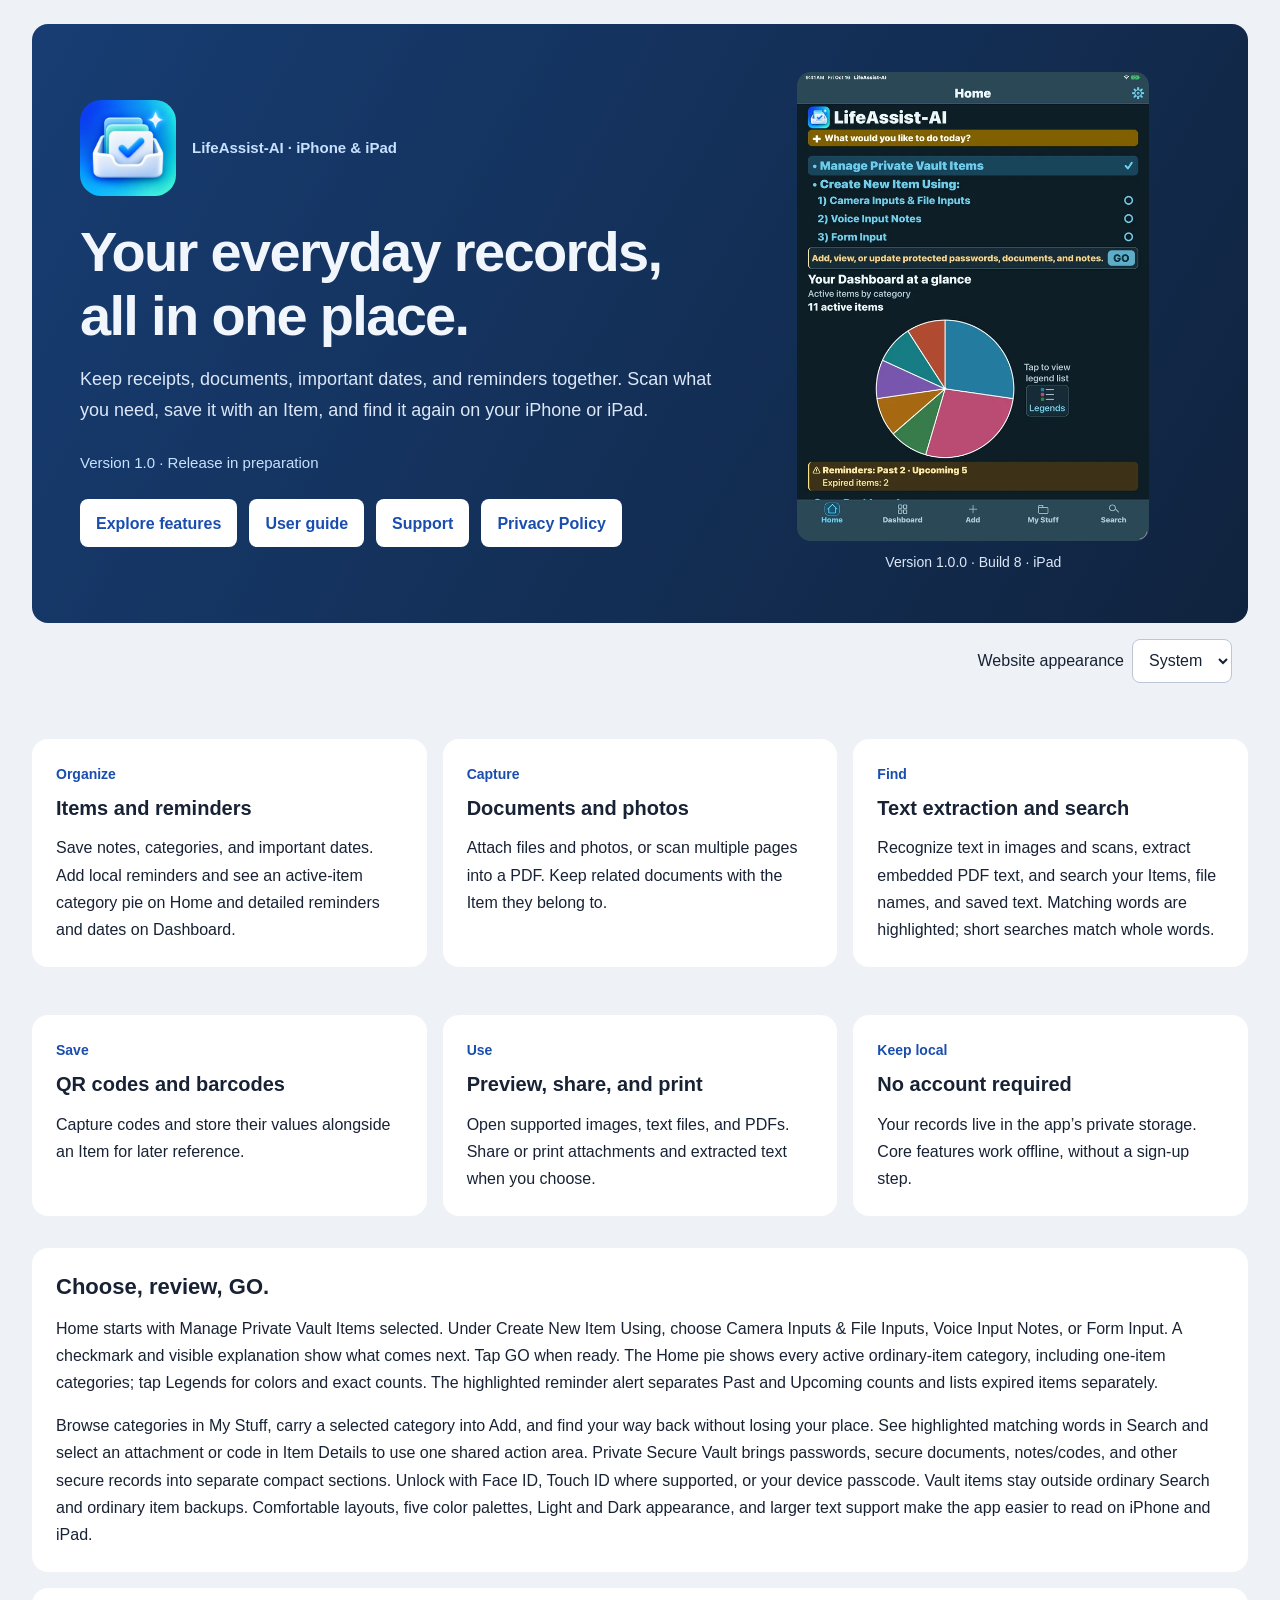
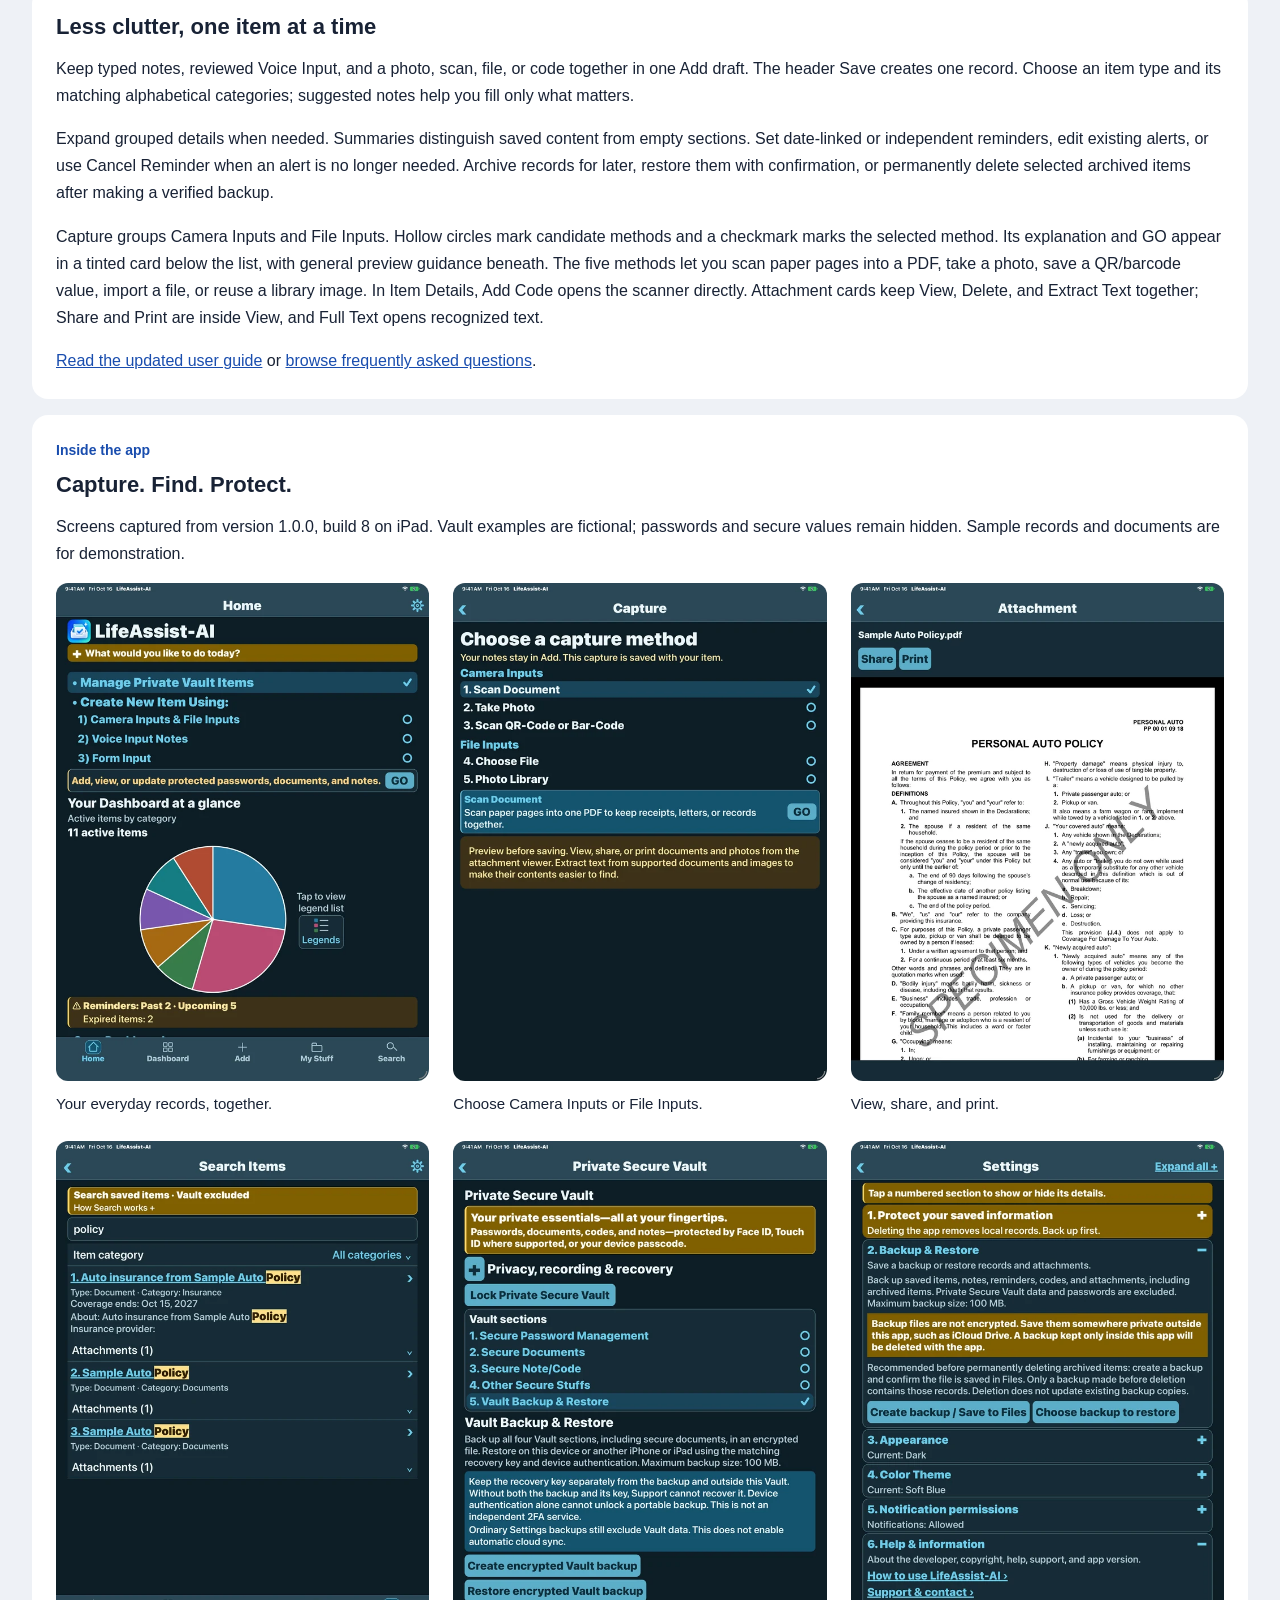
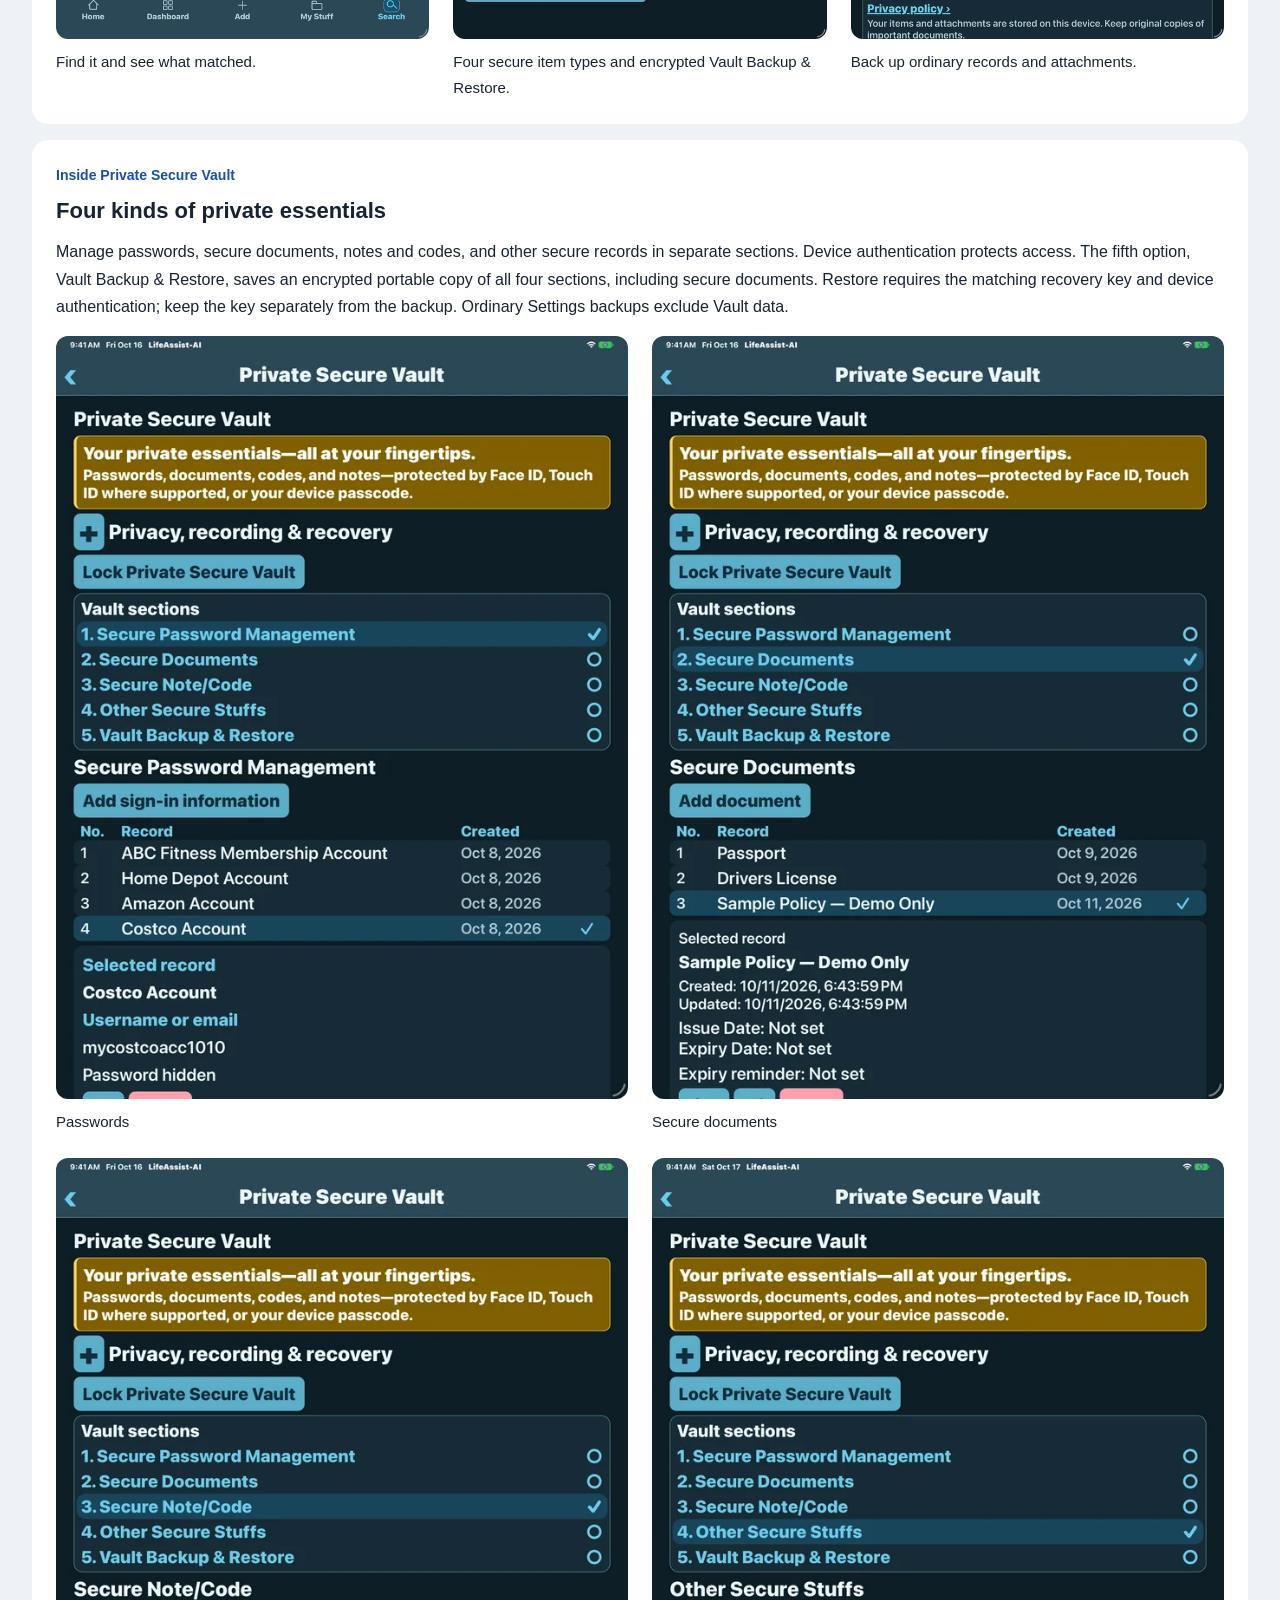
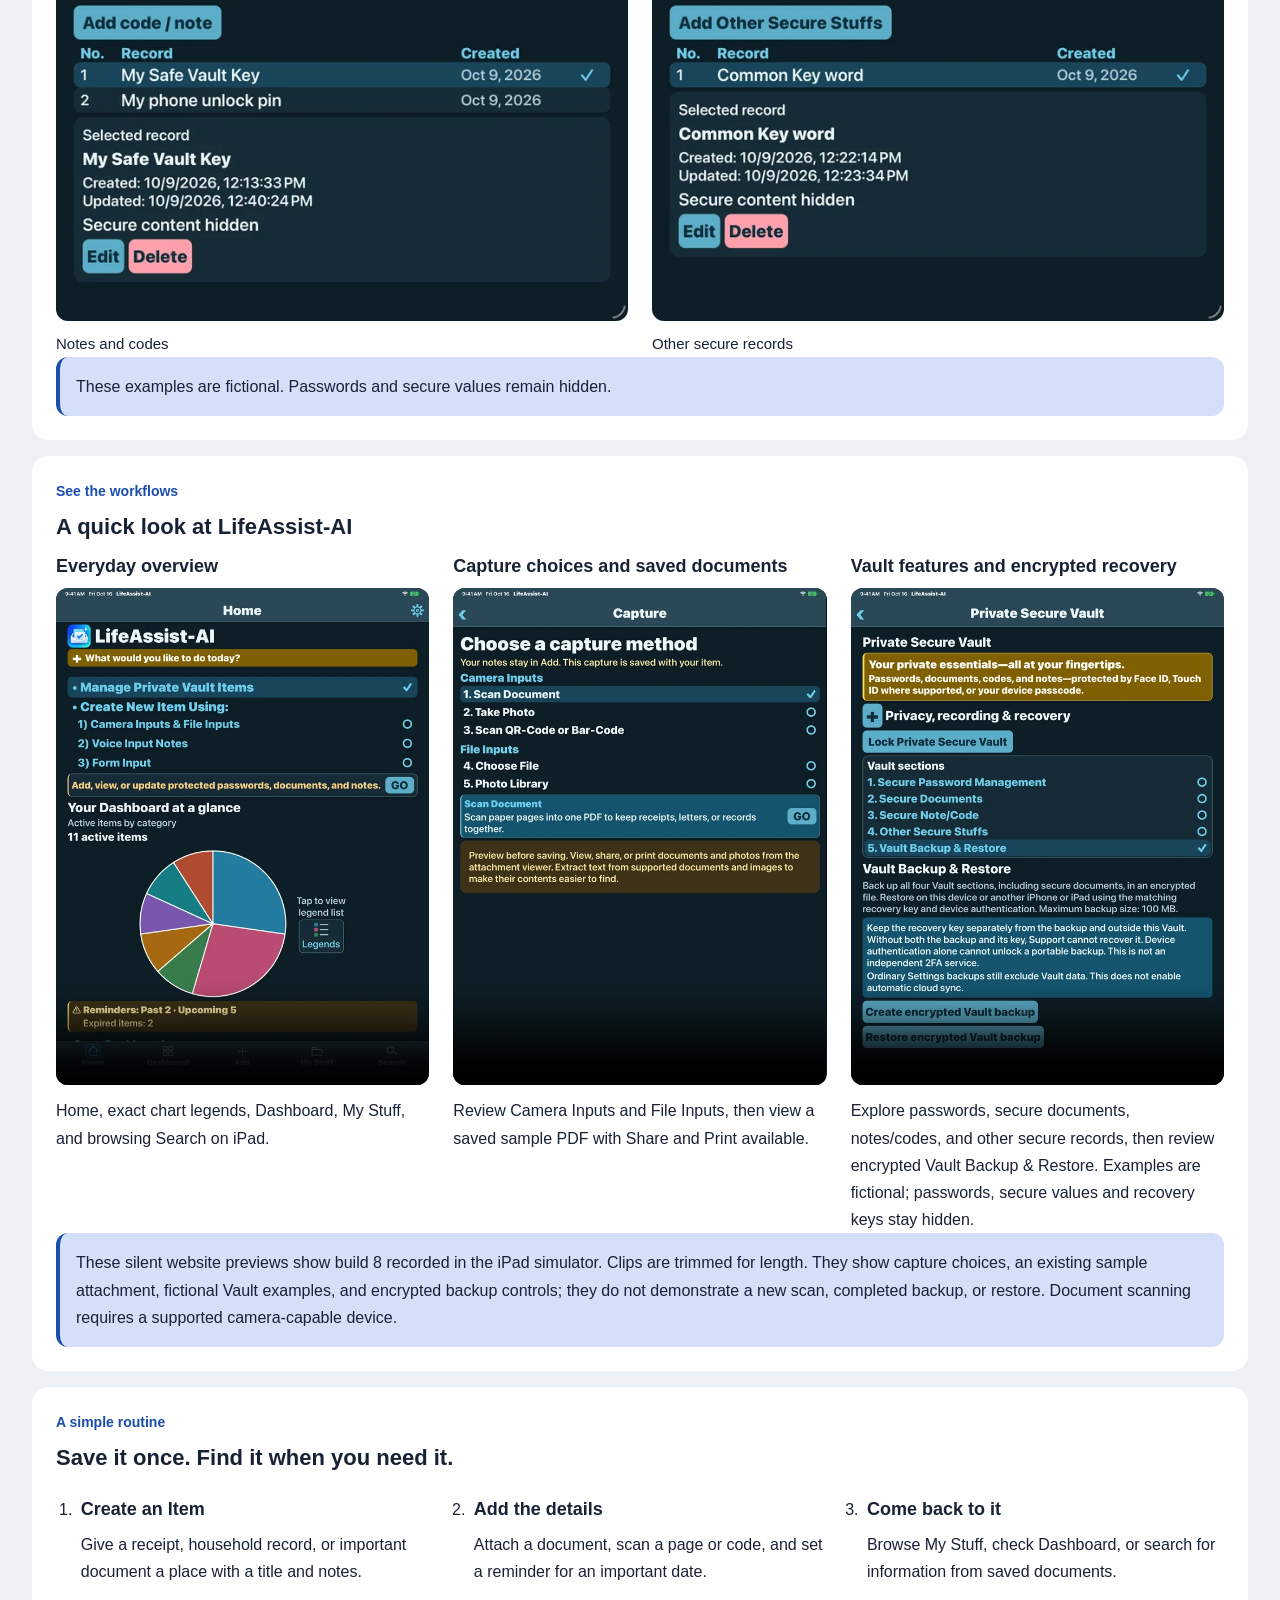
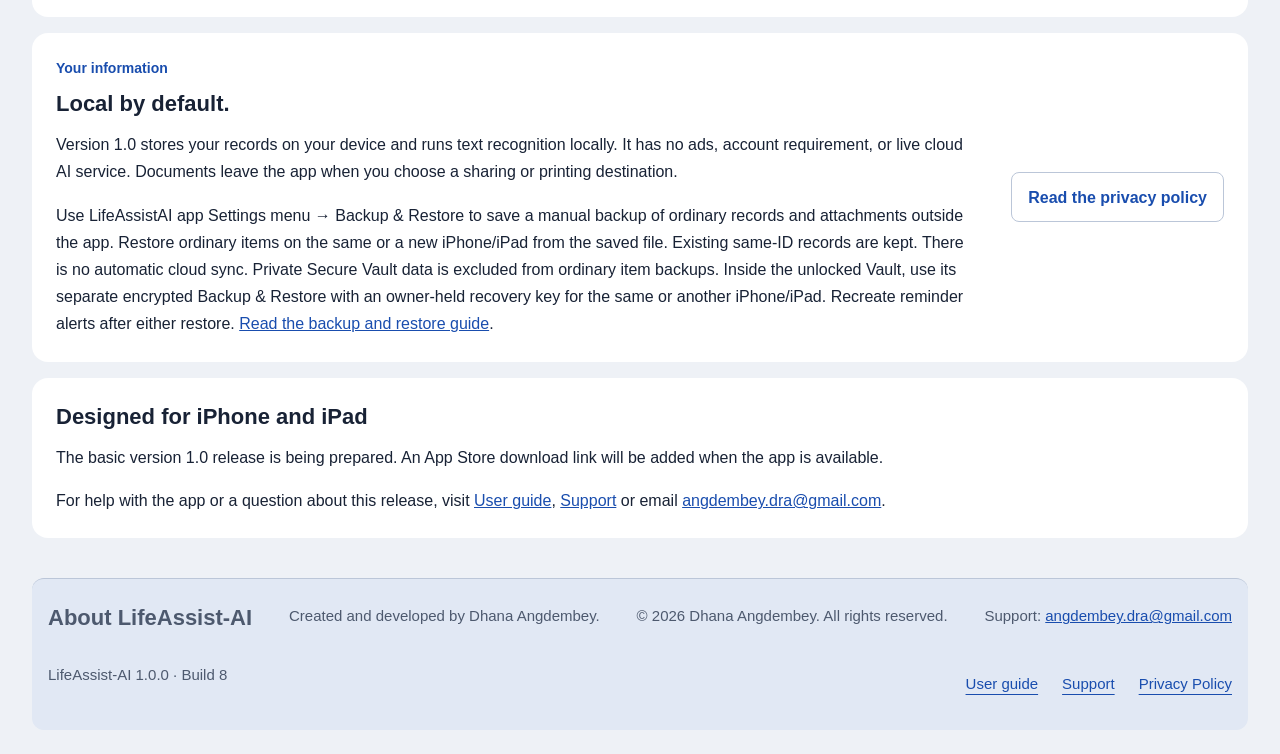
==== docs/index.html @ e858126b "Show fictional Vault features and encrypted backup recovery in media" ====
<!doctype html>
<html lang="en">
<head>
<meta charset="utf-8">
<meta name="viewport" content="width=device-width, initial-scale=1">
<title>LifeAssist-AI — Documents, items and reminders</title>
<meta name="description" content="Organize everyday records on your iPhone or iPad with local items, reminders, document scanning, text extraction, and search. No account required.">
<link rel="icon" type="image/png" sizes="32x32" href="assets/favicon-32.png">
<link rel="apple-touch-icon" sizes="180x180" href="assets/apple-touch-icon.png">
<meta property="og:image" content="https://angdembey.github.io/ai-life-assistant-site/assets/app-icon.png">
<meta property="og:image:width" content="1024">
<meta property="og:image:height" content="1024">
<meta property="og:image:alt" content="LifeAssist-AI app icon: organizer cards and a checkmark on blue">
<meta name="twitter:card" content="summary">
<meta name="twitter:image" content="https://angdembey.github.io/ai-life-assistant-site/assets/app-icon.png">
<script src="appearance.js"></script>
<link rel="stylesheet" href="styles.css">
<meta property="og:title" content="LifeAssist-AI">
<meta property="og:description" content="Your everyday records, together on your iPhone or iPad.">
</head>
<body>
<a class="skip" href="#content">Skip to content</a>
<div class="page marketing-page">
<header class="marketing-hero">
<div class="hero-copy"><div class="hero-brand"><img class="app-icon hero-icon" src="assets/app-icon.png" width="96" height="96" alt=""><p class="eyebrow">LifeAssist-AI · iPhone &amp; iPad</p></div><h1>Your everyday records,<br>all in one place.</h1><p class="summary">Keep receipts, documents, important dates, and reminders together. Scan what you need, save it with an Item, and find it again on your iPhone or iPad.</p><p class="release-label">Version 1.0 · Release in preparation</p><nav aria-label="Main navigation"><a href="#features">Explore features</a><a href="guide/">User guide</a><a href="support/">Support</a><a href="privacy/">Privacy Policy</a></nav></div>
<aside class="hero-screen"><img src="assets/media/home.webp?v=build8-vault-20261017" width="660" height="880" alt="LifeAssist-AI build 8 Home on iPad, showing category chart and exact reminder counts"><p>Version 1.0.0 · Build 8 · iPad</p></aside>
</header>
<div class="appearance-control"><label for="site-appearance">Website appearance</label><select id="site-appearance"><option value="system">System</option><option value="light">Light</option><option value="dark">Dark</option></select></div>
<main id="content">
<section class="feature-grid" id="features" aria-label="Version 1.0 features">
<article><p class="feature-label">Organize</p><h2>Items and reminders</h2><p>Save notes, categories, and important dates. Add local reminders and see an active-item category pie on Home and detailed reminders and dates on Dashboard.</p></article>
<article><p class="feature-label">Capture</p><h2>Documents and photos</h2><p>Attach files and photos, or scan multiple pages into a PDF. Keep related documents with the Item they belong to.</p></article>
<article><p class="feature-label">Find</p><h2>Text extraction and search</h2><p>Recognize text in images and scans, extract embedded PDF text, and search your Items, file names, and saved text. Matching words are highlighted; short searches match whole words.</p></article>
<article><p class="feature-label">Save</p><h2>QR codes and barcodes</h2><p>Capture codes and store their values alongside an Item for later reference.</p></article>
<article><p class="feature-label">Use</p><h2>Preview, share, and print</h2><p>Open supported images, text files, and PDFs. Share or print attachments and extracted text when you choose.</p></article>
<article><p class="feature-label">Keep local</p><h2>No account required</h2><p>Your records live in the app’s private storage. Core features work offline, without a sign-up step.</p></article>
</section>
<section><h2>Choose, review, GO.</h2><p>Home starts with Manage Private Vault Items selected. Under Create New Item Using, choose Camera Inputs &amp; File Inputs, Voice Input Notes, or Form Input. A checkmark and visible explanation show what comes next. Tap GO when ready. The Home pie shows every active ordinary-item category, including one-item categories; tap Legends for colors and exact counts. The highlighted reminder alert separates Past and Upcoming counts and lists expired items separately.</p><p>Browse categories in My Stuff, carry a selected category into Add, and find your way back without losing your place. See highlighted matching words in Search and select an attachment or code in Item Details to use one shared action area. Private Secure Vault brings passwords, secure documents, notes/codes, and other secure records into separate compact sections. Unlock with Face ID, Touch ID where supported, or your device passcode. Vault items stay outside ordinary Search and ordinary item backups. Comfortable layouts, five color palettes, Light and Dark appearance, and larger text support make the app easier to read on iPhone and iPad.</p></section>
<section><h2>Less clutter, one item at a time</h2><p>Keep typed notes, reviewed Voice Input, and a photo, scan, file, or code together in one Add draft. The header Save creates one record. Choose an item type and its matching alphabetical categories; suggested notes help you fill only what matters.</p><p>Expand grouped details when needed. Summaries distinguish saved content from empty sections. Set date-linked or independent reminders, edit existing alerts, or use Cancel Reminder when an alert is no longer needed. Archive records for later, restore them with confirmation, or permanently delete selected archived items after making a verified backup.</p><p>Capture groups Camera Inputs and File Inputs. Hollow circles mark candidate methods and a checkmark marks the selected method. Its explanation and GO appear in a tinted card below the list, with general preview guidance beneath. The five methods let you scan paper pages into a PDF, take a photo, save a QR/barcode value, import a file, or reuse a library image. In Item Details, Add Code opens the scanner directly. Attachment cards keep View, Delete, and Extract Text together; Share and Print are inside View, and Full Text opens recognized text.</p><p><a href="guide/">Read the updated user guide</a> or <a href="support/">browse frequently asked questions</a>.</p></section><section id="screens"><p class="feature-label">Inside the app</p><h2>Capture. Find. Protect.</h2><p>Screens captured from version 1.0.0, build 8 on iPad. Vault examples are fictional; passwords and secure values remain hidden. Sample records and documents are for demonstration.</p><div class="screenshot-grid"><figure><a href="assets/media/home.webp?v=build8-vault-20261017"><img src="assets/media/home.webp?v=build8-vault-20261017" width="660" height="880" loading="lazy" alt="Your everyday records, together."></a><figcaption>Your everyday records, together.</figcaption></figure><figure><a href="assets/media/capture.webp?v=build8-vault-20261017"><img src="assets/media/capture.webp?v=build8-vault-20261017" width="660" height="880" loading="lazy" alt="Choose Camera Inputs or File Inputs."></a><figcaption>Choose Camera Inputs or File Inputs.</figcaption></figure><figure><a href="assets/media/document.webp?v=build8-vault-20261017"><img src="assets/media/document.webp?v=build8-vault-20261017" width="660" height="880" loading="lazy" alt="View, share, and print."></a><figcaption>View, share, and print.</figcaption></figure><figure><a href="assets/media/search.webp?v=build8-vault-20261017"><img src="assets/media/search.webp?v=build8-vault-20261017" width="660" height="880" loading="lazy" alt="Find it and see what matched."></a><figcaption>Find it and see what matched.</figcaption></figure><figure><a href="assets/media/vault.webp?v=build8-vault-20261017"><img src="assets/media/vault.webp?v=build8-vault-20261017" width="660" height="880" loading="lazy" alt="Four secure item types and encrypted Vault Backup &amp; Restore."></a><figcaption>Four secure item types and encrypted Vault Backup &amp; Restore.</figcaption></figure><figure><a href="assets/media/settings.webp?v=build8-vault-20261017"><img src="assets/media/settings.webp?v=build8-vault-20261017" width="660" height="880" loading="lazy" alt="Back up ordinary records and attachments."></a><figcaption>Back up ordinary records and attachments.</figcaption></figure></div></section><section id="vault-features"><p class="feature-label">Inside Private Secure Vault</p><h2>Four kinds of private essentials</h2><p>Manage passwords, secure documents, notes and codes, and other secure records in separate sections. Device authentication protects access. The fifth option, Vault Backup &amp; Restore, saves an encrypted portable copy of all four sections, including secure documents. Restore requires the matching recovery key and device authentication; keep the key separately from the backup. Ordinary Settings backups exclude Vault data.</p><div class="screenshot-grid vault-screens"><figure><a href="assets/media/vault-passwords.webp?v=build8-vault-20261017"><img src="assets/media/vault-passwords.webp?v=build8-vault-20261017" width="660" height="880" loading="lazy" alt="Fictional password records with the password hidden"></a><figcaption>Passwords</figcaption></figure><figure><a href="assets/media/vault-documents.webp?v=build8-vault-20261017"><img src="assets/media/vault-documents.webp?v=build8-vault-20261017" width="660" height="880" loading="lazy" alt="Fictional secure document records with View, Edit and Delete actions"></a><figcaption>Secure documents</figcaption></figure><figure><a href="assets/media/vault-notes.webp?v=build8-vault-20261017"><img src="assets/media/vault-notes.webp?v=build8-vault-20261017" width="660" height="880" loading="lazy" alt="Fictional secure notes and codes with their contents hidden"></a><figcaption>Notes and codes</figcaption></figure><figure><a href="assets/media/vault-other.webp?v=build8-vault-20261017"><img src="assets/media/vault-other.webp?v=build8-vault-20261017" width="660" height="880" loading="lazy" alt="Fictional other secure records with their contents hidden"></a><figcaption>Other secure records</figcaption></figure></div><p class="hint">These examples are fictional. Passwords and secure values remain hidden.</p></section><section id="previews"><p class="feature-label">See the workflows</p><h2>A quick look at LifeAssist-AI</h2><div class="preview-grid"><article><h3>Everyday overview</h3><video controls playsinline preload="none" poster="assets/media/home.webp?v=build8-vault-20261017" aria-label="Everyday overview app preview"><source src="assets/media/overview.mp4?v=build8-vault-20261017" type="video/mp4"><a href="assets/media/overview.mp4?v=build8-vault-20261017">Download the preview</a></video><p>Home, exact chart legends, Dashboard, My Stuff, and browsing Search on iPad.</p></article><article><h3>Capture choices and saved documents</h3><video controls playsinline preload="none" poster="assets/media/capture.webp?v=build8-vault-20261017" aria-label="Capture choices and saved document viewer on iPad"><source src="assets/media/documents.mp4?v=build8-vault-20261017" type="video/mp4"><a href="assets/media/documents.mp4?v=build8-vault-20261017">Download the preview</a></video><p>Review Camera Inputs and File Inputs, then view a saved sample PDF with Share and Print available.</p></article><article><h3>Vault features and encrypted recovery</h3><video controls playsinline preload="none" poster="assets/media/vault.webp?v=build8-vault-20261017" aria-label="Vault item types and encrypted backup guidance on iPad"><source src="assets/media/vault.mp4?v=build8-vault-20261017" type="video/mp4"><a href="assets/media/vault.mp4?v=build8-vault-20261017">Download the preview</a></video><p>Explore passwords, secure documents, notes/codes, and other secure records, then review encrypted Vault Backup &amp; Restore. Examples are fictional; passwords, secure values and recovery keys stay hidden.</p></article></div><p class="hint">These silent website previews show build 8 recorded in the iPad simulator. Clips are trimmed for length. They show capture choices, an existing sample attachment, fictional Vault examples, and encrypted backup controls; they do not demonstrate a new scan, completed backup, or restore. Document scanning requires a supported camera-capable device.</p></section>
<section class="workflow"><p class="feature-label">A simple routine</p><h2>Save it once. Find it when you need it.</h2><ol><li><h3>Create an Item</h3><p>Give a receipt, household record, or important document a place with a title and notes.</p></li><li><h3>Add the details</h3><p>Attach a document, scan a page or code, and set a reminder for an important date.</p></li><li><h3>Come back to it</h3><p>Browse My Stuff, check Dashboard, or search for information from saved documents.</p></li></ol></section>
<section class="privacy-feature"><div><p class="feature-label">Your information</p><h2>Local by default.</h2><p>Version 1.0 stores your records on your device and runs text recognition locally. It has no ads, account requirement, or live cloud AI service. Documents leave the app when you choose a sharing or printing destination.</p><p>Use LifeAssistAI app Settings menu → Backup &amp; Restore to save a manual backup of ordinary records and attachments outside the app. Restore ordinary items on the same or a new iPhone/iPad from the saved file. Existing same-ID records are kept. There is no automatic cloud sync. Private Secure Vault data is excluded from ordinary item backups. Inside the unlocked Vault, use its separate encrypted Backup &amp; Restore with an owner-held recovery key for the same or another iPhone/iPad. Recreate reminder alerts after either restore. <a href="guide/#vault-backup">Read the backup and restore guide</a>.</p></div><a class="button-link" href="privacy/">Read the privacy policy</a></section>
<section class="release-section"><h2>Designed for iPhone and iPad</h2><p>The basic version 1.0 release is being prepared. An App Store download link will be added when the app is available.</p><p>For help with the app or a question about this release, visit <a href="guide/">User guide</a>, <a href="support/">Support</a> or email <a href="mailto:angdembey.dra@gmail.com?subject=LifeAssist-AI">angdembey.dra@gmail.com</a>.</p></section>
</main>
<footer><h2>About LifeAssist-AI</h2><p>Created and developed by Dhana Angdembey.</p><p>© 2026 Dhana Angdembey. All rights reserved.</p><p>Support: <a href="mailto:angdembey.dra@gmail.com">angdembey.dra@gmail.com</a></p><p>LifeAssist-AI 1.0.0 · Build 8</p><nav aria-label="Footer navigation"><a href="guide/">User guide</a><a href="support/">Support</a><a href="privacy/">Privacy Policy</a></nav></footer>
</div>
</body>
</html>
---- docs/styles.css ----
:root { color-scheme: light; --ink: #16243a; --blue: #173d73; --muted: #516176; --line: #d8e1ed; }
* { box-sizing: border-box; }
html { font-size: 100%; }
body { margin: 0; background: #fff; color: var(--ink); font-family: -apple-system, BlinkMacSystemFont, "Segoe UI", sans-serif; line-height: 1.7; }
.wrap { width: min(100% - 2.5rem, 48rem); margin-inline: auto; }
header { background: var(--blue); color: white; padding-block: 1.5rem; }
header .wrap { display: flex; align-items: center; justify-content: space-between; gap: 1.25rem; flex-wrap: wrap; }
.brand { display: inline-flex; align-items: center; gap: .75rem; color: white; text-decoration: none; margin: 0; font-size: 1.125rem; font-weight: 700; }
nav { display: flex; gap: 1.5rem; flex-wrap: wrap; }
nav a { color: white; text-decoration-thickness: .08em; text-underline-offset: .3em; }
nav a[aria-current] { font-weight: 700; }
main { padding-block: 3rem; }
.eyebrow, .date { color: var(--muted); font-size: .9375rem; }
.eyebrow { margin: 0 0 .5rem; }
h1 { font-size: clamp(2rem, 6vw, 3rem); line-height: 1.15; letter-spacing: -.03em; margin: 0 0 1rem; }
h2 { font-size: 1.375rem; line-height: 1.35; margin: 0 0 .8rem; }
p { margin: 0 0 1rem; }
.intro { font-size: 1.125rem; color: var(--muted); margin-bottom: 2rem; }
section { padding-block: 1.75rem; border-top: 1px solid var(--line); }
.contact { padding: 1.5rem; background: #eef4fc; border: 1px solid var(--line); border-radius: .5rem; margin-block: 1rem; }
section p:last-child { margin-bottom: 0; }
a { color: var(--blue); overflow-wrap: anywhere; }
li { padding-left: .25rem; margin-block: .5rem; }
details { border-top: 1px solid var(--line); padding-block: 1rem; }
summary { cursor: pointer; font-weight: 600; padding-block: .4rem; }
details p { margin: .8rem 0 .2rem; }
footer { border-top: 1px solid var(--line); padding-block: 1.5rem; color: var(--muted); font-size: .9375rem; }
:focus-visible { outline: 3px solid #dd9115; outline-offset: 4px; }
.page { width: min(100% - 2rem, 62rem); margin-inline: auto; padding-block: 1.5rem; }
.page > header { border-radius: 1rem; background: linear-gradient(120deg, #173d73, #10233e); }
.page > header .wrap { width: calc(100% - 3rem); }
.page > main.wrap, .page > footer.wrap { width: min(100% - 2rem, 48rem); }
.marketing-hero { display: grid; grid-template-columns: 1.4fr 1fr; gap: 2rem; align-items: center; padding: clamp(1.5rem, 5vw, 3rem); }
.marketing-hero h1 { font-size: clamp(2rem, 5vw, 3.5rem); }
.marketing-hero .eyebrow { color: #c8e1ff; font-weight: 600; margin-bottom: 1.25rem; }
.summary { color: #dce8f8; font-size: 1.125rem; }
.release-label { font-size: .9375rem; color: #c8e1ff; margin-block: 1.5rem; }
.marketing-hero nav { gap: .75rem; }
.marketing-hero nav a, .button-link { display: inline-flex; align-items: center; min-height: 44px; padding: .65rem 1rem; border-radius: .5rem; background: white; color: var(--blue); font-weight: 600; text-decoration: none; }
.record-preview { padding: 1.5rem; background: white; color: var(--ink); border-radius: .8rem; box-shadow: 0 15px 35px #0003; }
.example-label { font-size: .875rem; color: var(--muted); border-bottom: 1px solid var(--line); padding-bottom: .7rem; }
.record-category { font-size: .875rem; color: var(--blue); margin-bottom: .4rem; font-weight: 600; }
.record-note { color: var(--muted); }
.record-preview dl { margin: 0; }
.record-preview dl div { padding-block: .8rem; border-top: 1px solid var(--line); }
.record-preview dt { font-size: .875rem; color: var(--muted); }
.record-preview dd { margin: .25rem 0 0; font-weight: 500; }
.record-footer { font-size: .875rem; color: var(--blue); margin: .5rem 0 0; }
.marketing-page main { padding-block: 1.5rem; }
.marketing-page section { padding: 2rem; margin-block: 1rem; border: 1px solid var(--line); border-radius: .8rem; }
.marketing-page .feature-grid { display: grid; grid-template-columns: repeat(3, minmax(0, 1fr)); gap: 1rem; padding: 0; margin-top: 0; border: 0; }
.feature-grid article { padding: 1.5rem; border: 1px solid var(--line); border-radius: .8rem; }
.feature-grid h2 { font-size: 1.25rem; }
.feature-grid p:last-child { margin-bottom: 0; }
.feature-label { font-size: .875rem; font-weight: 700; color: var(--blue); margin-bottom: .5rem; }
.workflow ol { display: grid; grid-template-columns: repeat(3, minmax(0, 1fr)); gap: 2rem; padding-left: 1.3rem; margin-bottom: 0; }
.workflow li { padding-left: .25rem; }
h3 { font-size: 1.125rem; line-height: 1.4; margin: 0 0 .5rem; }
.privacy-feature { display: grid; grid-template-columns: 1fr auto; gap: 2rem; align-items: center; background: #eef4fc; }
.privacy-feature .button-link { border: 1px solid var(--line); }
.marketing-page footer { display: flex; gap: 1rem; justify-content: space-between; flex-wrap: wrap; }
.marketing-page footer nav a { color: var(--blue); }
@media (max-width: 760px) {
  .marketing-hero, .privacy-feature { grid-template-columns: 1fr; }
  .record-preview { max-width: 28rem; }
  .marketing-page .feature-grid { grid-template-columns: repeat(2, minmax(0, 1fr)); }
  .workflow ol { grid-template-columns: 1fr; gap: .75rem; }
  .privacy-feature .button-link { justify-self: start; }
}
@media (max-width: 480px) {
  .page { width: calc(100% - 1rem); padding-block: .5rem; }
  .marketing-page .feature-grid { grid-template-columns: 1fr; }
  .marketing-page section { padding: 1.25rem; }
}
.skip { position: absolute; top: -5rem; left: 1rem; background: white; padding: .7rem 1rem; z-index: 5; }
.skip:focus { top: 1rem; }
@media (max-width: 480px) { .wrap { width: calc(100% - 2rem); } main { padding-block: 2rem; } .contact { padding: 1rem; } }

.app-icon { display: block; flex-shrink: 0; border-radius: 22%; }
.hero-brand { display: flex; align-items: center; gap: 1rem; margin-bottom: 1.5rem; }
.marketing-hero .hero-brand .eyebrow { margin: 0; }
/* Shared app-inspired surfaces; browser appearance remains independent of the app. */
:root { color-scheme: light dark; --ink: #182235; --blue: #194dae; --muted: #4d596e; --line: #bbc6d8; --canvas: #eef1f6; --surface: #fff; --chrome: #e1e8f4; --highlight: #d3e0f8; }
body { background: var(--canvas); color: var(--ink); font-size: 1rem; overflow-wrap: break-word; }
.wrap { width: min(100% - 2rem, 64rem); }
.page { width: min(100% - 1rem, 76rem); }
.page > main.wrap, .page > footer.wrap { width: min(100% - 2rem, 64rem); }
.page > header:not(.marketing-hero) { background: var(--chrome); color: var(--ink); border-bottom: 1px solid var(--line); }
.brand, nav a { color: var(--ink); }
nav a { display: inline-flex; align-items: center; min-height: 2.75rem; }
.page > header:not(.marketing-hero) nav a[aria-current] { background: var(--highlight); border-radius: .75rem; padding-inline: .75rem; }
main { padding-block: 2rem; }
main > section, .marketing-page section, .feature-grid article { background: var(--surface); padding: 1.5rem; border: 0; border-radius: 1rem; margin-block: 1rem; }
.contact, .privacy-feature { background: var(--highlight); }
.hint { background: var(--highlight); border-inline-start: .25rem solid var(--blue); border-radius: .75rem; padding: 1rem; }
details { padding-block: .5rem; }
summary { min-height: 2.75rem; padding: .75rem .5rem; }
details[open] summary { background: var(--highlight); border-radius: .75rem; color: var(--blue); }
details p { padding-inline: .5rem; }
.record-preview { background: var(--surface); }
.marketing-hero { color: #f1f5fc; }
.marketing-hero nav a { color: #194dae; }
.marketing-page .feature-grid { background: transparent; }
footer { background: var(--chrome); border-radius: .75rem; padding-inline: 1rem; }
:focus-visible { outline-color: var(--blue); }
.app-icon { object-fit: contain; }
 :root[data-appearance="dark"] { --ink: #f1f5fc; --blue: #90b8ff; --muted: #bac5d7; --line: #7586a1; --canvas: #10131b; --surface: #1b2230; --chrome: #303c50; --highlight: #243e63; }
 :root[data-appearance="dark"] .page > header.marketing-hero { background: linear-gradient(120deg, #243e63, #1b2230); }
 :root[data-appearance="dark"] .marketing-hero .button-link, :root[data-appearance="dark"] .marketing-hero nav a, :root[data-appearance="dark"] .button-link { background: var(--highlight); color: var(--blue); }
 :root[data-appearance="dark"] .marketing-hero .eyebrow, :root[data-appearance="dark"] .release-label { color: #bac5d7; }
 :root[data-appearance="dark"] .skip { background: var(--surface); }
@media (max-width: 40rem) {
 .page > header .wrap { width: calc(100% - 2rem); }
 main > section { padding: 1.1rem; }
 header .wrap { gap: .5rem; }
 nav { gap: .75rem; }
 .hero-brand { flex-wrap: wrap; }
 .marketing-hero, .privacy-feature, .workflow ol { grid-template-columns: 1fr; }
 .marketing-page .feature-grid { grid-template-columns: 1fr; }
}
/* Long labels and zoomed text may wrap instead of widening a small screen. */
body { overflow-wrap: anywhere; }
.marketing-hero > *, .feature-grid > *, .workflow li, .privacy-feature > * { min-width: 0; }
.hero-icon { max-width: 100%; height: auto; }
@media (max-width: 40rem) { .marketing-hero { padding: 1.25rem; } .record-preview { padding: 1rem; } }

:root[data-appearance="light"] { color-scheme: light; }
:root[data-appearance="dark"] { color-scheme: dark; }
.appearance-control { display: flex; align-items: center; justify-content: flex-end; flex-wrap: wrap; gap: .5rem; padding: 1rem; color: var(--ink); }
.appearance-control select { font: inherit; color: var(--ink); background: var(--surface); border: 1px solid var(--line); border-radius: .5rem; min-height: 44px; padding: .4rem .75rem; max-width: 100%; }

.warning { background: #ffe080; color: #302000; border-inline-start: .3rem solid #b87500; padding: 1rem; border-radius: .75rem; }

/* Current app media: responsive, user-controlled playback. */
.hero-screen { margin: 0; max-width: 22rem; justify-self: center; }
.hero-screen img { display: block; width: 100%; height: auto; border-radius: .85rem; }
.hero-screen p { text-align: center; font-size: .875rem; color: #dce8f8; margin: .6rem 0 0; }
.screenshot-grid, .preview-grid { display: grid; grid-template-columns: repeat(3, minmax(0, 1fr)); gap: 1.5rem; }
.screenshot-grid figure { min-width: 0; margin: 0; }
.screenshot-grid img { display: block; width: 100%; height: auto; border-radius: .75rem; }
.screenshot-grid figcaption { font-size: .9375rem; margin-top: .65rem; }
.preview-grid article { min-width: 0; }
.preview-grid video { display: block; width: 100%; aspect-ratio: 3 / 4; background: #10131b; border-radius: .75rem; }
.preview-grid p { margin-top: .75rem; }
main > nav a { color: var(--blue); }
@media (max-width: 760px) { .screenshot-grid, .preview-grid { grid-template-columns: repeat(2, minmax(0, 1fr)); } }
@media (max-width: 480px) { .screenshot-grid { grid-template-columns: repeat(2, minmax(0, 1fr)); gap: .75rem; } .preview-grid { grid-template-columns: 1fr; } }

.vault-screens { grid-template-columns: repeat(2, minmax(0, 1fr)); }
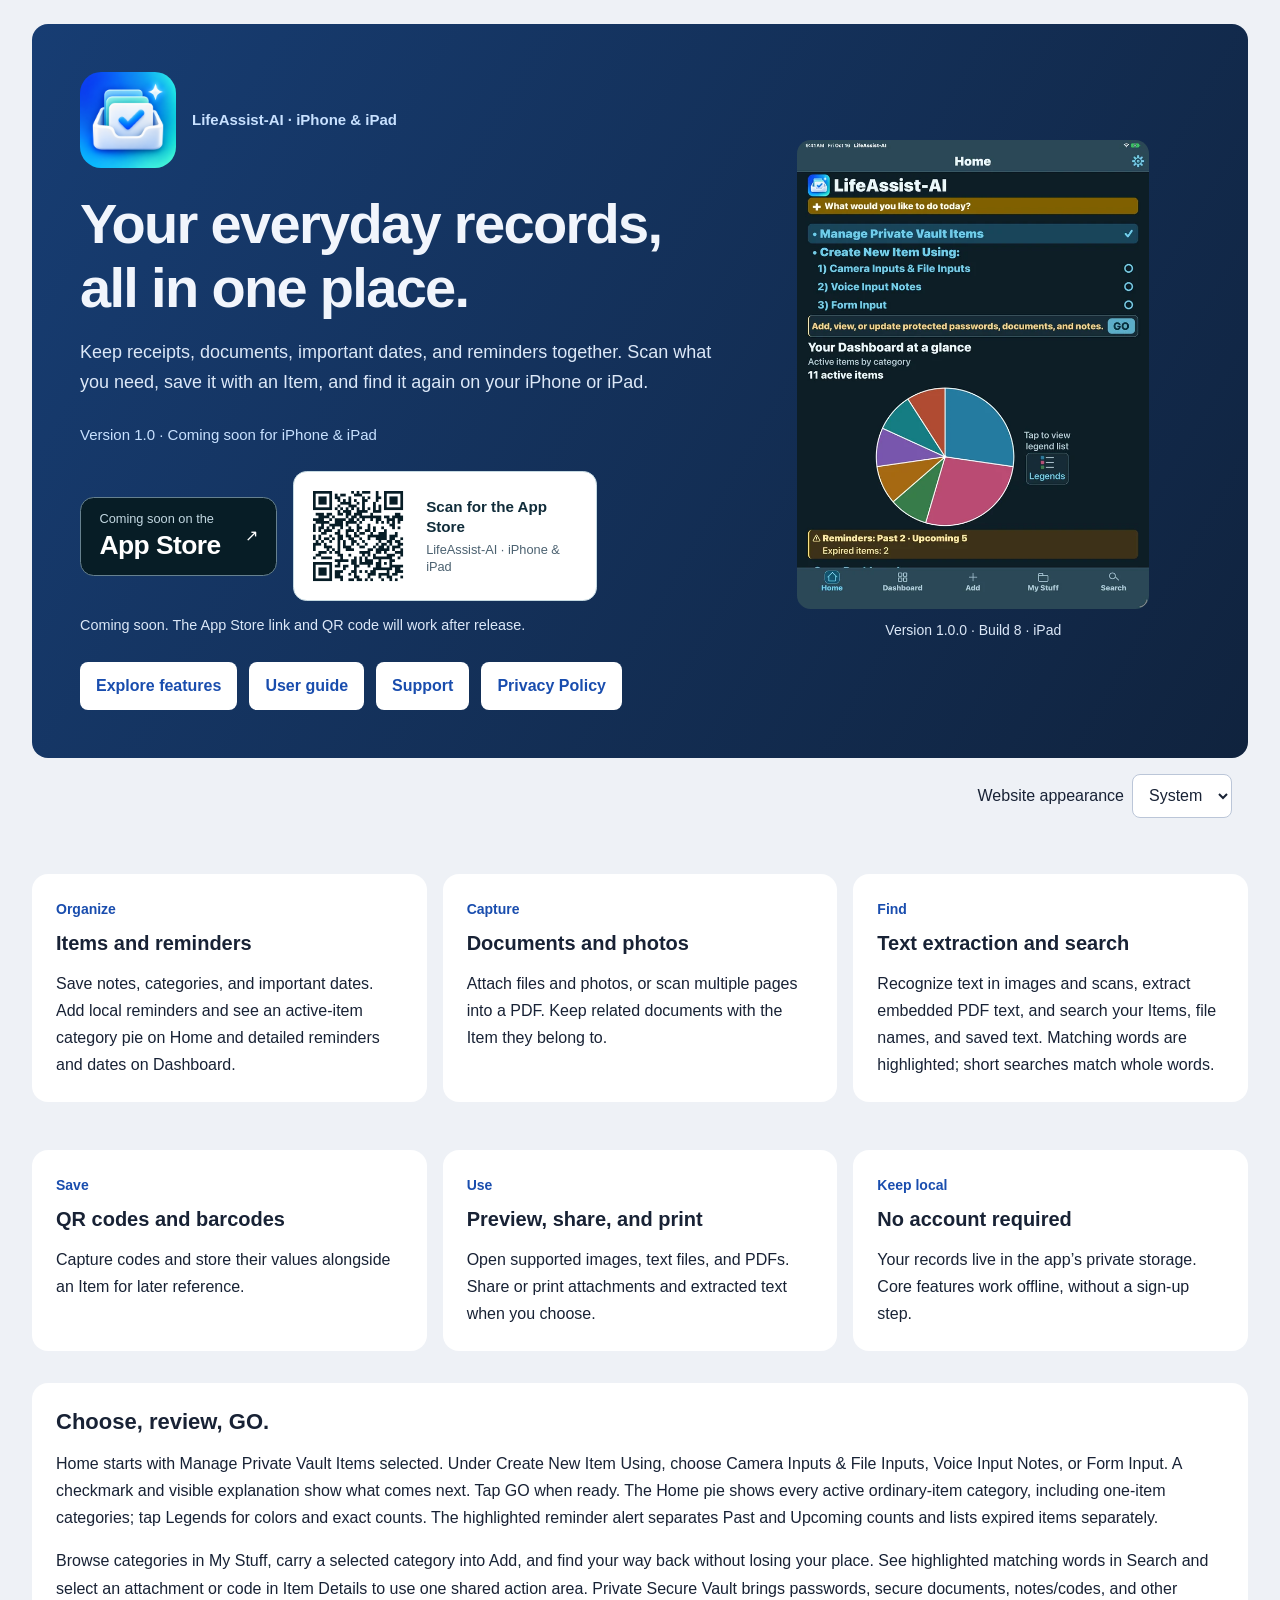
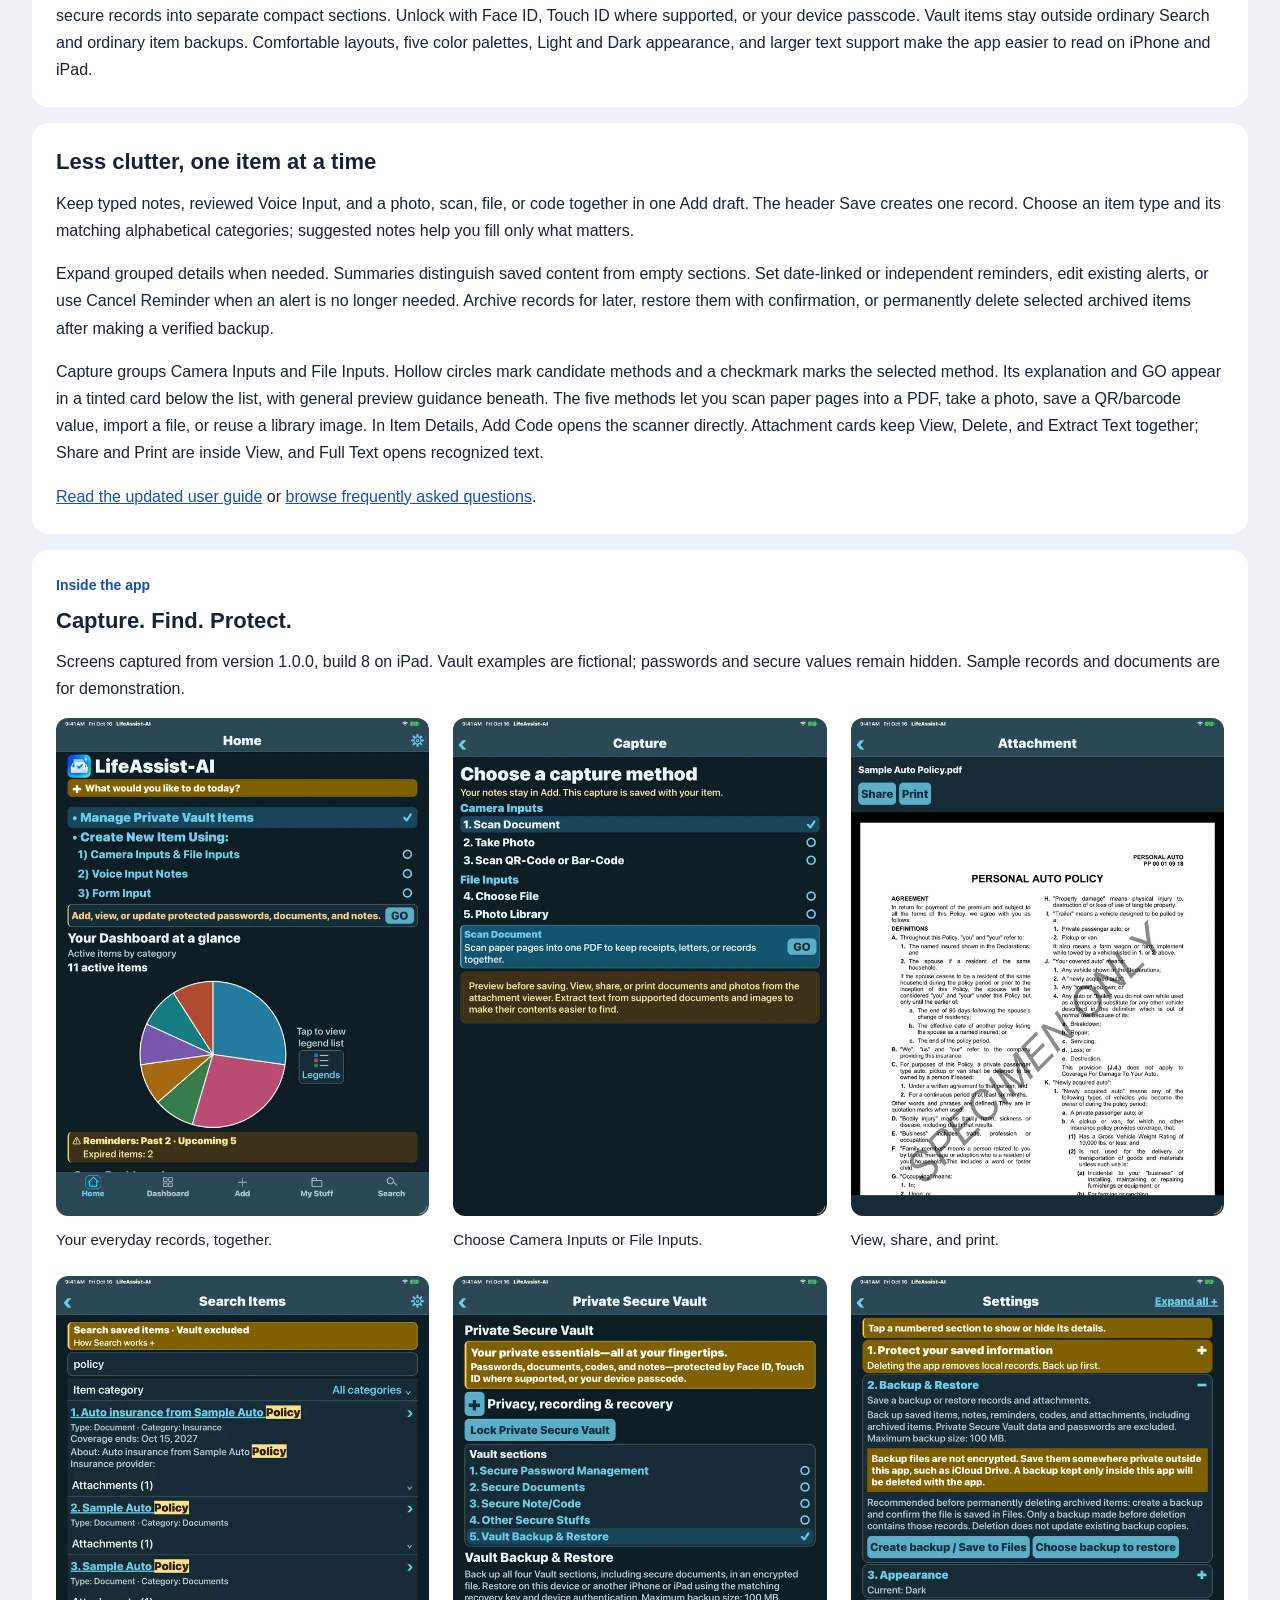
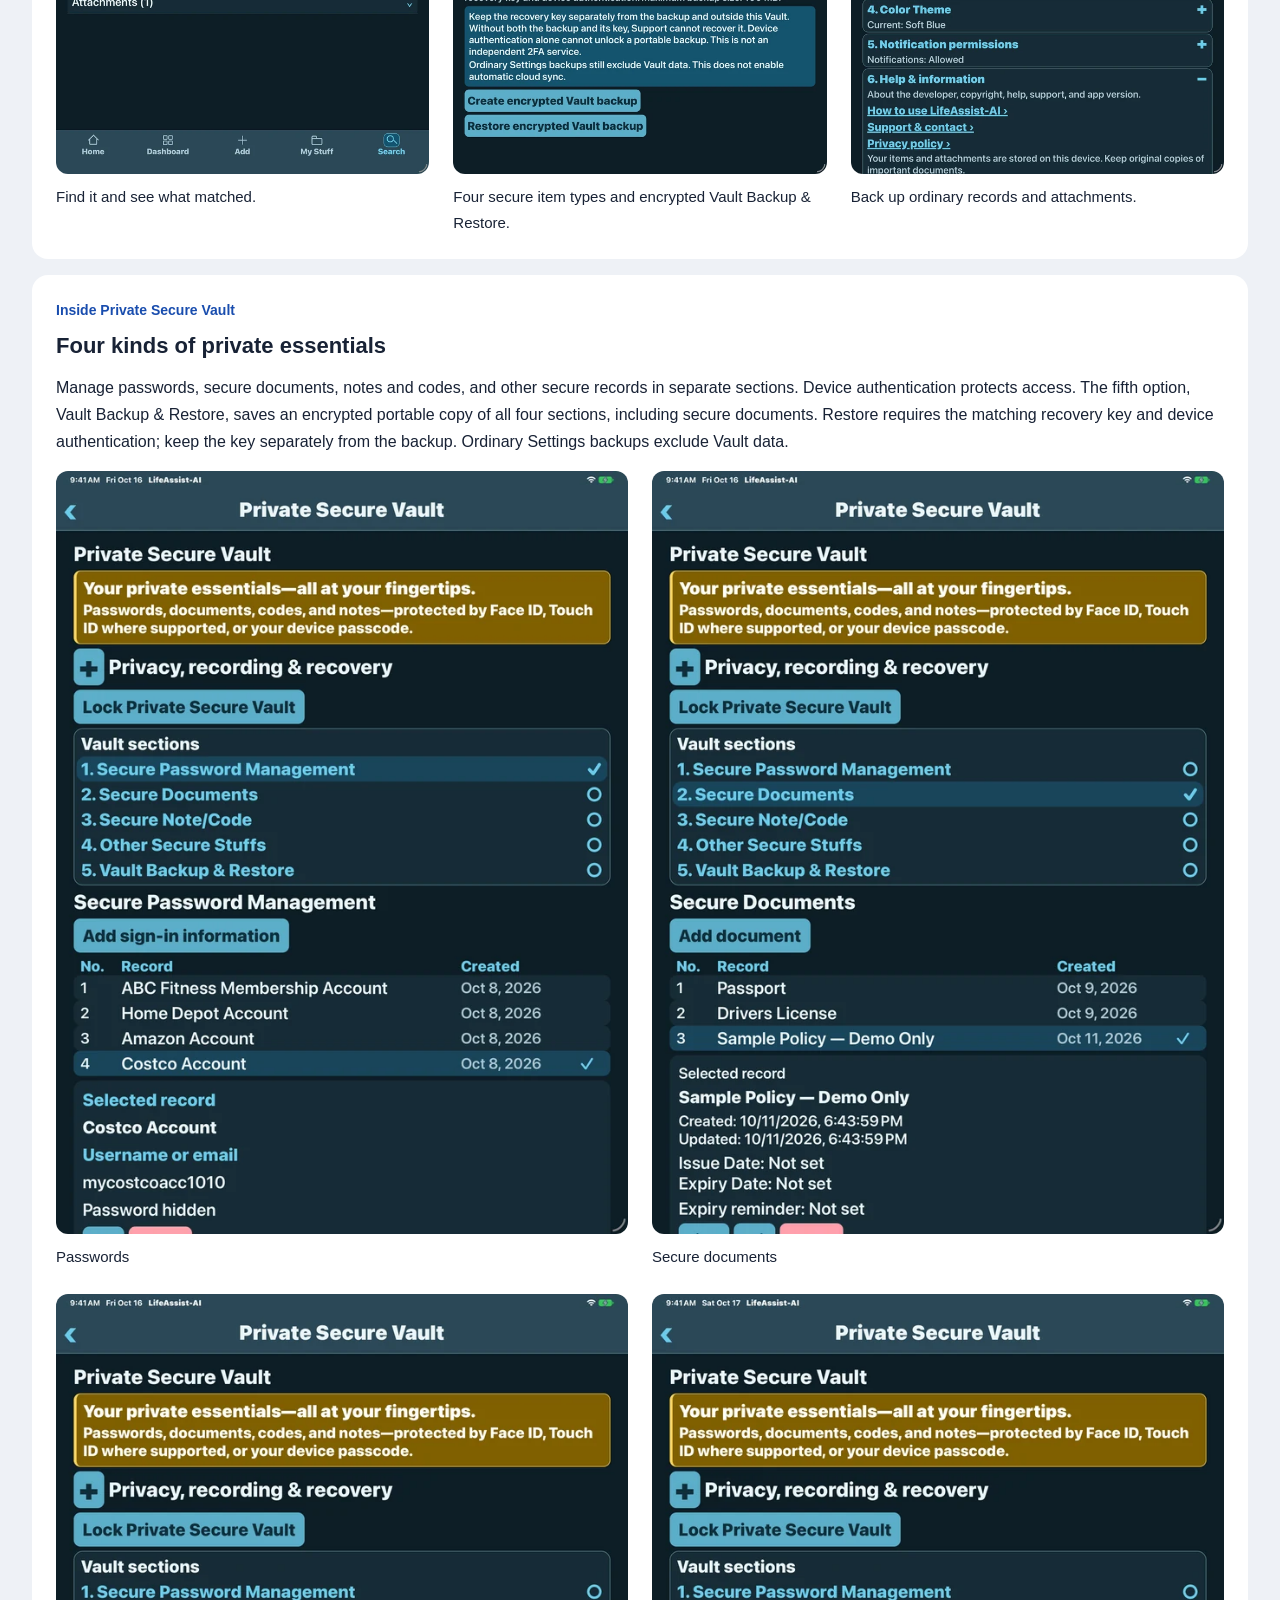
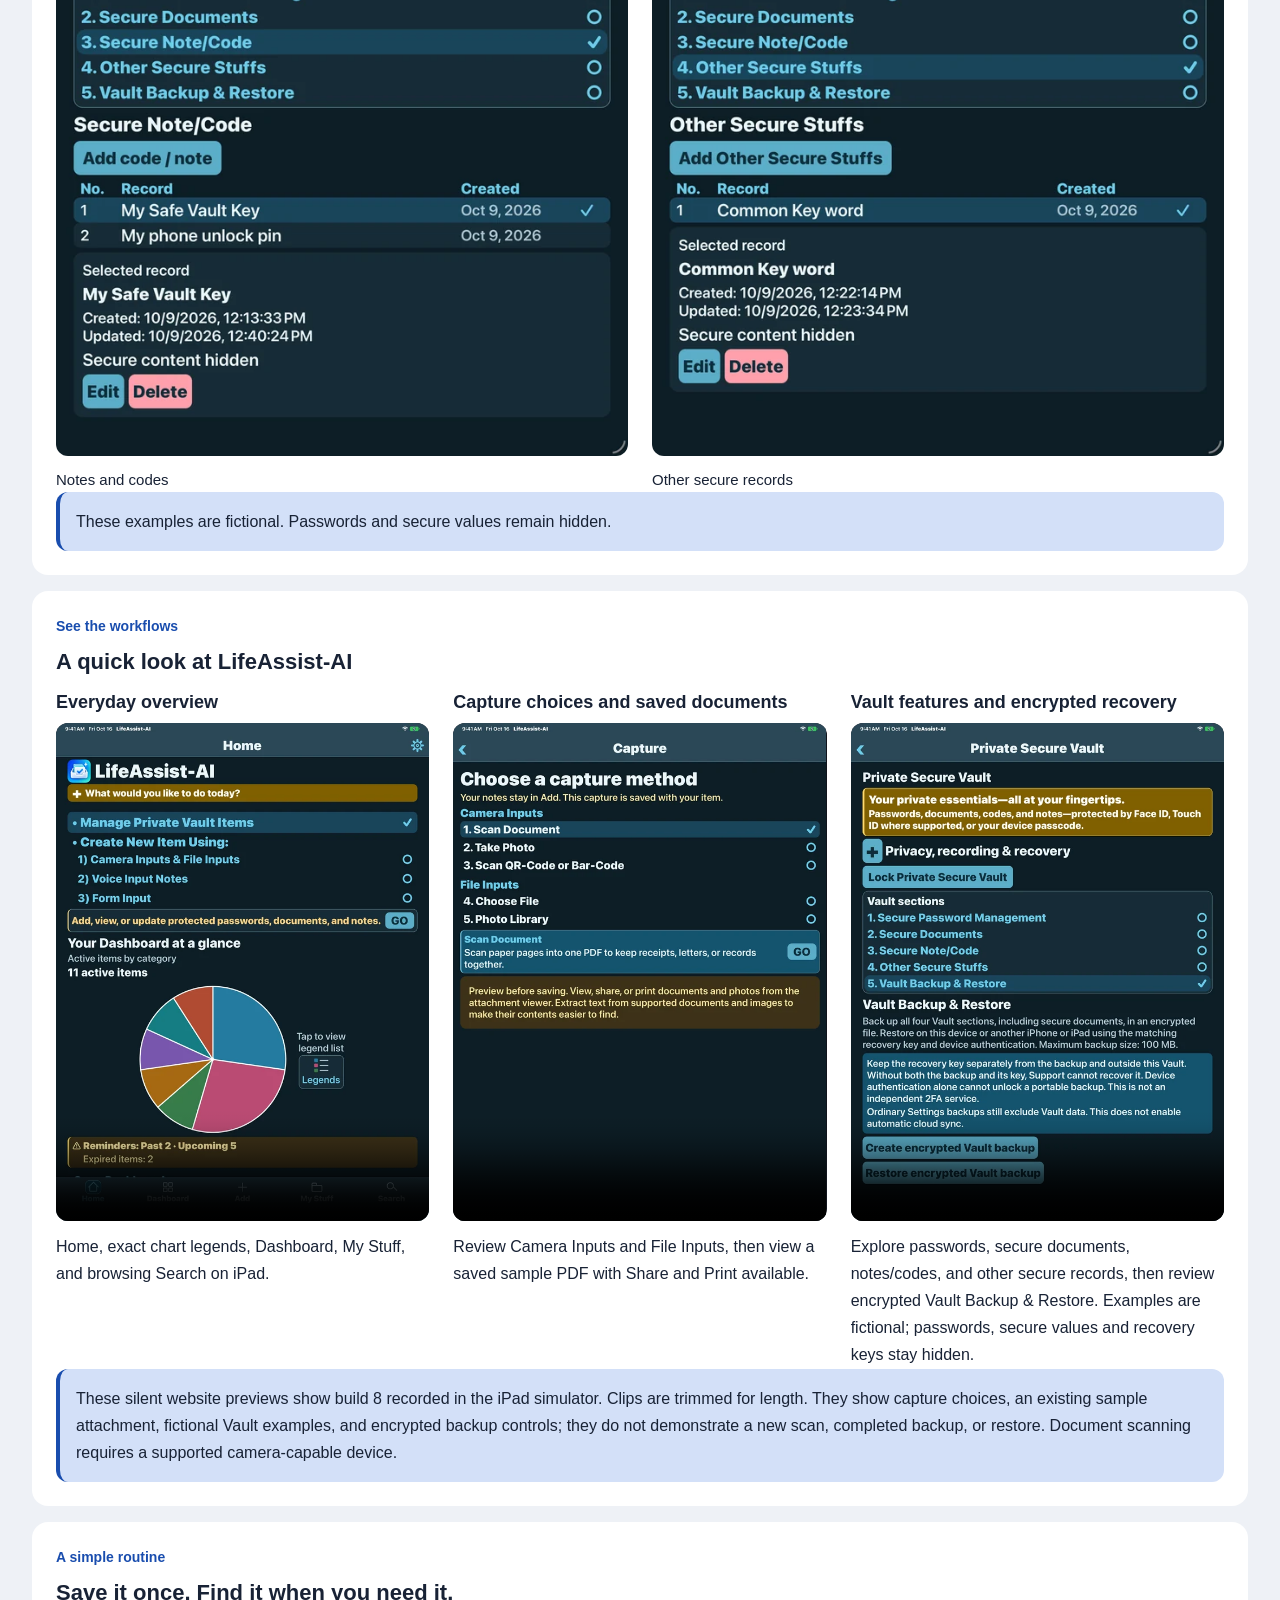
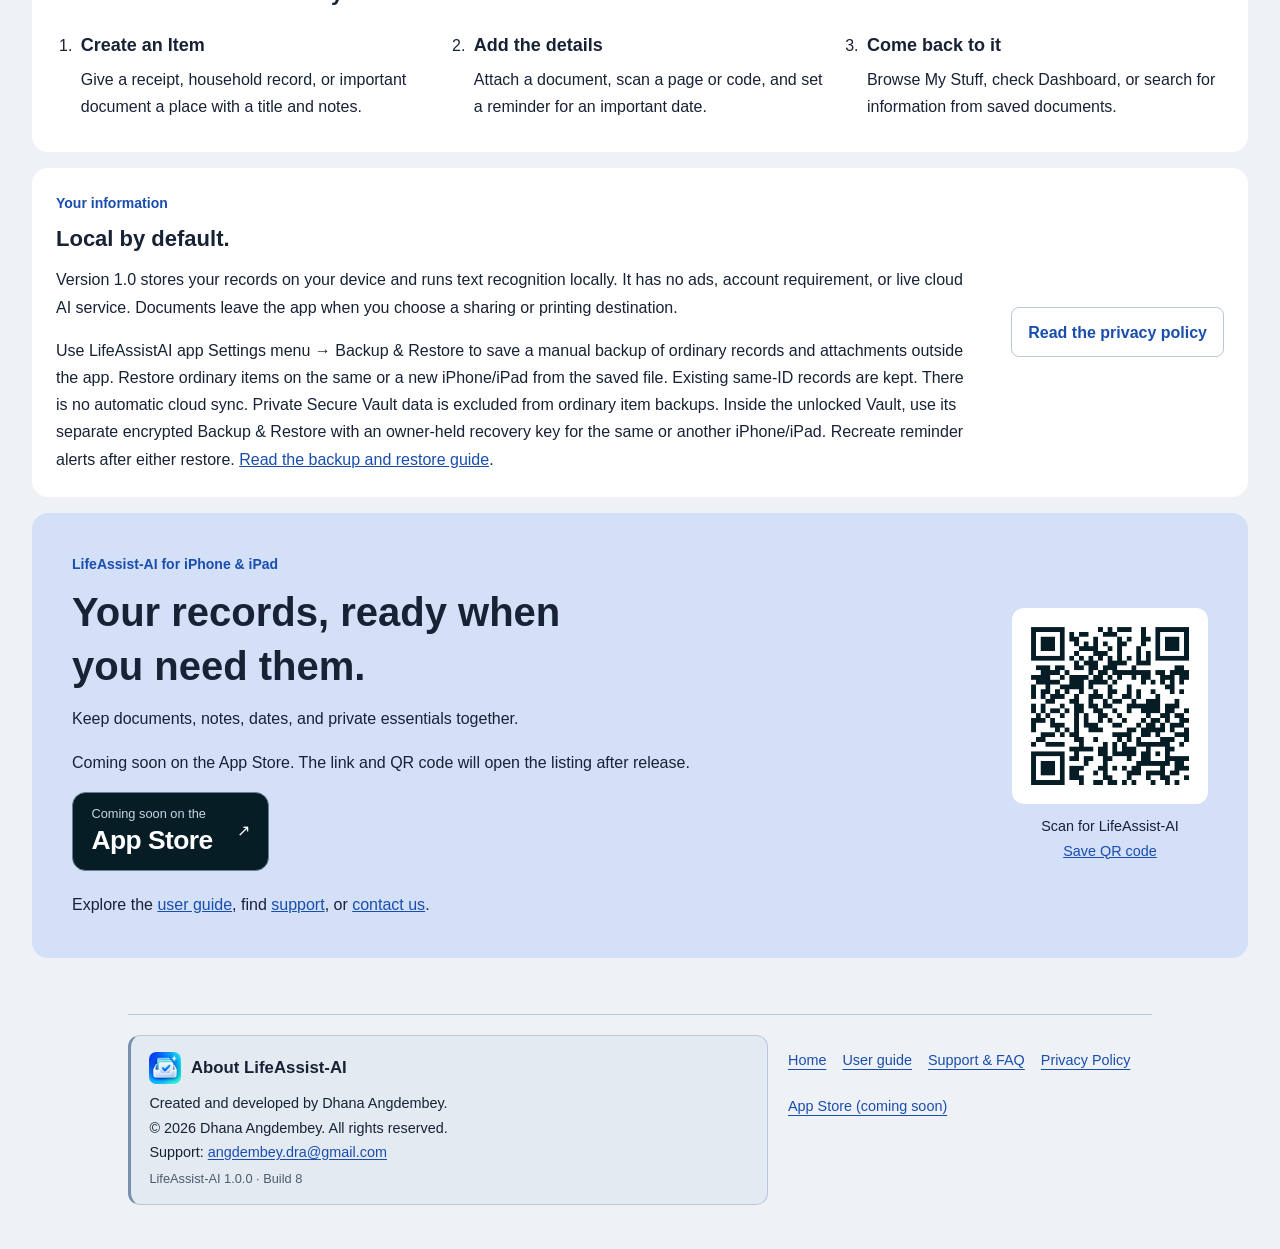
==== commit 0089fd25: "Add release-aware App Store QR links and compact shared About cards" ====
--- a/docs/index.html
+++ b/docs/index.html
@@ -14,7 +14,7 @@
 <meta name="twitter:card" content="summary">
 <meta name="twitter:image" content="https://angdembey.github.io/ai-life-assistant-site/assets/app-icon.png">
 <script src="appearance.js"></script>
-<link rel="stylesheet" href="styles.css">
+<link rel="stylesheet" href="styles.css?v=build8-site-polish-20261017">
 <meta property="og:title" content="LifeAssist-AI">
 <meta property="og:description" content="Your everyday records, together on your iPhone or iPad.">
 </head>
@@ -22,8 +22,8 @@
 <a class="skip" href="#content">Skip to content</a>
 <div class="page marketing-page">
 <header class="marketing-hero">
-<div class="hero-copy"><div class="hero-brand"><img class="app-icon hero-icon" src="assets/app-icon.png" width="96" height="96" alt=""><p class="eyebrow">LifeAssist-AI · iPhone &amp; iPad</p></div><h1>Your everyday records,<br>all in one place.</h1><p class="summary">Keep receipts, documents, important dates, and reminders together. Scan what you need, save it with an Item, and find it again on your iPhone or iPad.</p><p class="release-label">Version 1.0 · Release in preparation</p><nav aria-label="Main navigation"><a href="#features">Explore features</a><a href="guide/">User guide</a><a href="support/">Support</a><a href="privacy/">Privacy Policy</a></nav></div>
-<aside class="hero-screen"><img src="assets/media/home.webp?v=build8-vault-20261017" width="660" height="880" alt="LifeAssist-AI build 8 Home on iPad, showing category chart and exact reminder counts"><p>Version 1.0.0 · Build 8 · iPad</p></aside>
+<div class="hero-copy"><div class="hero-brand"><img class="app-icon hero-icon" src="assets/app-icon.png" width="96" height="96" alt=""><p class="eyebrow">LifeAssist-AI · iPhone &amp; iPad</p></div><h1>Your everyday records,<br>all in one place.</h1><p class="summary">Keep receipts, documents, important dates, and reminders together. Scan what you need, save it with an Item, and find it again on your iPhone or iPad.</p><p class="release-label">Version 1.0 · Coming soon for iPhone &amp; iPad</p><div class="store-hero"><div class="store-actions"><a class="store-link" href="https://apps.apple.com/app/id6818905932" aria-describedby="app-store-status"><span><small>Coming soon on the</small><strong>App Store</strong></span><span aria-hidden="true">↗</span></a><a class="store-qr-mini" href="https://apps.apple.com/app/id6818905932" aria-describedby="app-store-status"><img src="assets/app-store-qr.png" width="492" height="492" alt="QR code for LifeAssist-AI on the App Store"><span><strong>Scan for the App Store</strong><small>LifeAssist-AI · iPhone &amp; iPad</small></span></a></div><p id="app-store-status" class="store-status">Coming soon. The App Store link and QR code will work after release.</p></div><nav aria-label="Main navigation"><a href="#features">Explore features</a><a href="guide/">User guide</a><a href="support/">Support</a><a href="privacy/">Privacy Policy</a></nav></div>
+<aside class="hero-screen"><img src="assets/media/home.webp?v=build8-store-20261017" width="660" height="880" alt="LifeAssist-AI build 8 Home on iPad, showing category chart and exact reminder counts"><p>Version 1.0.0 · Build 8 · iPad</p></aside>
 </header>
 <div class="appearance-control"><label for="site-appearance">Website appearance</label><select id="site-appearance"><option value="system">System</option><option value="light">Light</option><option value="dark">Dark</option></select></div>
 <main id="content">
@@ -36,12 +36,12 @@
 <article><p class="feature-label">Keep local</p><h2>No account required</h2><p>Your records live in the app’s private storage. Core features work offline, without a sign-up step.</p></article>
 </section>
 <section><h2>Choose, review, GO.</h2><p>Home starts with Manage Private Vault Items selected. Under Create New Item Using, choose Camera Inputs &amp; File Inputs, Voice Input Notes, or Form Input. A checkmark and visible explanation show what comes next. Tap GO when ready. The Home pie shows every active ordinary-item category, including one-item categories; tap Legends for colors and exact counts. The highlighted reminder alert separates Past and Upcoming counts and lists expired items separately.</p><p>Browse categories in My Stuff, carry a selected category into Add, and find your way back without losing your place. See highlighted matching words in Search and select an attachment or code in Item Details to use one shared action area. Private Secure Vault brings passwords, secure documents, notes/codes, and other secure records into separate compact sections. Unlock with Face ID, Touch ID where supported, or your device passcode. Vault items stay outside ordinary Search and ordinary item backups. Comfortable layouts, five color palettes, Light and Dark appearance, and larger text support make the app easier to read on iPhone and iPad.</p></section>
-<section><h2>Less clutter, one item at a time</h2><p>Keep typed notes, reviewed Voice Input, and a photo, scan, file, or code together in one Add draft. The header Save creates one record. Choose an item type and its matching alphabetical categories; suggested notes help you fill only what matters.</p><p>Expand grouped details when needed. Summaries distinguish saved content from empty sections. Set date-linked or independent reminders, edit existing alerts, or use Cancel Reminder when an alert is no longer needed. Archive records for later, restore them with confirmation, or permanently delete selected archived items after making a verified backup.</p><p>Capture groups Camera Inputs and File Inputs. Hollow circles mark candidate methods and a checkmark marks the selected method. Its explanation and GO appear in a tinted card below the list, with general preview guidance beneath. The five methods let you scan paper pages into a PDF, take a photo, save a QR/barcode value, import a file, or reuse a library image. In Item Details, Add Code opens the scanner directly. Attachment cards keep View, Delete, and Extract Text together; Share and Print are inside View, and Full Text opens recognized text.</p><p><a href="guide/">Read the updated user guide</a> or <a href="support/">browse frequently asked questions</a>.</p></section><section id="screens"><p class="feature-label">Inside the app</p><h2>Capture. Find. Protect.</h2><p>Screens captured from version 1.0.0, build 8 on iPad. Vault examples are fictional; passwords and secure values remain hidden. Sample records and documents are for demonstration.</p><div class="screenshot-grid"><figure><a href="assets/media/home.webp?v=build8-vault-20261017"><img src="assets/media/home.webp?v=build8-vault-20261017" width="660" height="880" loading="lazy" alt="Your everyday records, together."></a><figcaption>Your everyday records, together.</figcaption></figure><figure><a href="assets/media/capture.webp?v=build8-vault-20261017"><img src="assets/media/capture.webp?v=build8-vault-20261017" width="660" height="880" loading="lazy" alt="Choose Camera Inputs or File Inputs."></a><figcaption>Choose Camera Inputs or File Inputs.</figcaption></figure><figure><a href="assets/media/document.webp?v=build8-vault-20261017"><img src="assets/media/document.webp?v=build8-vault-20261017" width="660" height="880" loading="lazy" alt="View, share, and print."></a><figcaption>View, share, and print.</figcaption></figure><figure><a href="assets/media/search.webp?v=build8-vault-20261017"><img src="assets/media/search.webp?v=build8-vault-20261017" width="660" height="880" loading="lazy" alt="Find it and see what matched."></a><figcaption>Find it and see what matched.</figcaption></figure><figure><a href="assets/media/vault.webp?v=build8-vault-20261017"><img src="assets/media/vault.webp?v=build8-vault-20261017" width="660" height="880" loading="lazy" alt="Four secure item types and encrypted Vault Backup &amp; Restore."></a><figcaption>Four secure item types and encrypted Vault Backup &amp; Restore.</figcaption></figure><figure><a href="assets/media/settings.webp?v=build8-vault-20261017"><img src="assets/media/settings.webp?v=build8-vault-20261017" width="660" height="880" loading="lazy" alt="Back up ordinary records and attachments."></a><figcaption>Back up ordinary records and attachments.</figcaption></figure></div></section><section id="vault-features"><p class="feature-label">Inside Private Secure Vault</p><h2>Four kinds of private essentials</h2><p>Manage passwords, secure documents, notes and codes, and other secure records in separate sections. Device authentication protects access. The fifth option, Vault Backup &amp; Restore, saves an encrypted portable copy of all four sections, including secure documents. Restore requires the matching recovery key and device authentication; keep the key separately from the backup. Ordinary Settings backups exclude Vault data.</p><div class="screenshot-grid vault-screens"><figure><a href="assets/media/vault-passwords.webp?v=build8-vault-20261017"><img src="assets/media/vault-passwords.webp?v=build8-vault-20261017" width="660" height="880" loading="lazy" alt="Fictional password records with the password hidden"></a><figcaption>Passwords</figcaption></figure><figure><a href="assets/media/vault-documents.webp?v=build8-vault-20261017"><img src="assets/media/vault-documents.webp?v=build8-vault-20261017" width="660" height="880" loading="lazy" alt="Fictional secure document records with View, Edit and Delete actions"></a><figcaption>Secure documents</figcaption></figure><figure><a href="assets/media/vault-notes.webp?v=build8-vault-20261017"><img src="assets/media/vault-notes.webp?v=build8-vault-20261017" width="660" height="880" loading="lazy" alt="Fictional secure notes and codes with their contents hidden"></a><figcaption>Notes and codes</figcaption></figure><figure><a href="assets/media/vault-other.webp?v=build8-vault-20261017"><img src="assets/media/vault-other.webp?v=build8-vault-20261017" width="660" height="880" loading="lazy" alt="Fictional other secure records with their contents hidden"></a><figcaption>Other secure records</figcaption></figure></div><p class="hint">These examples are fictional. Passwords and secure values remain hidden.</p></section><section id="previews"><p class="feature-label">See the workflows</p><h2>A quick look at LifeAssist-AI</h2><div class="preview-grid"><article><h3>Everyday overview</h3><video controls playsinline preload="none" poster="assets/media/home.webp?v=build8-vault-20261017" aria-label="Everyday overview app preview"><source src="assets/media/overview.mp4?v=build8-vault-20261017" type="video/mp4"><a href="assets/media/overview.mp4?v=build8-vault-20261017">Download the preview</a></video><p>Home, exact chart legends, Dashboard, My Stuff, and browsing Search on iPad.</p></article><article><h3>Capture choices and saved documents</h3><video controls playsinline preload="none" poster="assets/media/capture.webp?v=build8-vault-20261017" aria-label="Capture choices and saved document viewer on iPad"><source src="assets/media/documents.mp4?v=build8-vault-20261017" type="video/mp4"><a href="assets/media/documents.mp4?v=build8-vault-20261017">Download the preview</a></video><p>Review Camera Inputs and File Inputs, then view a saved sample PDF with Share and Print available.</p></article><article><h3>Vault features and encrypted recovery</h3><video controls playsinline preload="none" poster="assets/media/vault.webp?v=build8-vault-20261017" aria-label="Vault item types and encrypted backup guidance on iPad"><source src="assets/media/vault.mp4?v=build8-vault-20261017" type="video/mp4"><a href="assets/media/vault.mp4?v=build8-vault-20261017">Download the preview</a></video><p>Explore passwords, secure documents, notes/codes, and other secure records, then review encrypted Vault Backup &amp; Restore. Examples are fictional; passwords, secure values and recovery keys stay hidden.</p></article></div><p class="hint">These silent website previews show build 8 recorded in the iPad simulator. Clips are trimmed for length. They show capture choices, an existing sample attachment, fictional Vault examples, and encrypted backup controls; they do not demonstrate a new scan, completed backup, or restore. Document scanning requires a supported camera-capable device.</p></section>
+<section><h2>Less clutter, one item at a time</h2><p>Keep typed notes, reviewed Voice Input, and a photo, scan, file, or code together in one Add draft. The header Save creates one record. Choose an item type and its matching alphabetical categories; suggested notes help you fill only what matters.</p><p>Expand grouped details when needed. Summaries distinguish saved content from empty sections. Set date-linked or independent reminders, edit existing alerts, or use Cancel Reminder when an alert is no longer needed. Archive records for later, restore them with confirmation, or permanently delete selected archived items after making a verified backup.</p><p>Capture groups Camera Inputs and File Inputs. Hollow circles mark candidate methods and a checkmark marks the selected method. Its explanation and GO appear in a tinted card below the list, with general preview guidance beneath. The five methods let you scan paper pages into a PDF, take a photo, save a QR/barcode value, import a file, or reuse a library image. In Item Details, Add Code opens the scanner directly. Attachment cards keep View, Delete, and Extract Text together; Share and Print are inside View, and Full Text opens recognized text.</p><p><a href="guide/">Read the updated user guide</a> or <a href="support/">browse frequently asked questions</a>.</p></section><section id="screens"><p class="feature-label">Inside the app</p><h2>Capture. Find. Protect.</h2><p>Screens captured from version 1.0.0, build 8 on iPad. Vault examples are fictional; passwords and secure values remain hidden. Sample records and documents are for demonstration.</p><div class="screenshot-grid"><figure><a href="assets/media/home.webp?v=build8-store-20261017"><img src="assets/media/home.webp?v=build8-store-20261017" width="660" height="880" loading="lazy" alt="Your everyday records, together."></a><figcaption>Your everyday records, together.</figcaption></figure><figure><a href="assets/media/capture.webp?v=build8-store-20261017"><img src="assets/media/capture.webp?v=build8-store-20261017" width="660" height="880" loading="lazy" alt="Choose Camera Inputs or File Inputs."></a><figcaption>Choose Camera Inputs or File Inputs.</figcaption></figure><figure><a href="assets/media/document.webp?v=build8-store-20261017"><img src="assets/media/document.webp?v=build8-store-20261017" width="660" height="880" loading="lazy" alt="View, share, and print."></a><figcaption>View, share, and print.</figcaption></figure><figure><a href="assets/media/search.webp?v=build8-store-20261017"><img src="assets/media/search.webp?v=build8-store-20261017" width="660" height="880" loading="lazy" alt="Find it and see what matched."></a><figcaption>Find it and see what matched.</figcaption></figure><figure><a href="assets/media/vault.webp?v=build8-store-20261017"><img src="assets/media/vault.webp?v=build8-store-20261017" width="660" height="880" loading="lazy" alt="Four secure item types and encrypted Vault Backup &amp; Restore."></a><figcaption>Four secure item types and encrypted Vault Backup &amp; Restore.</figcaption></figure><figure><a href="assets/media/settings.webp?v=build8-store-20261017"><img src="assets/media/settings.webp?v=build8-store-20261017" width="660" height="880" loading="lazy" alt="Back up ordinary records and attachments."></a><figcaption>Back up ordinary records and attachments.</figcaption></figure></div></section><section id="vault-features"><p class="feature-label">Inside Private Secure Vault</p><h2>Four kinds of private essentials</h2><p>Manage passwords, secure documents, notes and codes, and other secure records in separate sections. Device authentication protects access. The fifth option, Vault Backup &amp; Restore, saves an encrypted portable copy of all four sections, including secure documents. Restore requires the matching recovery key and device authentication; keep the key separately from the backup. Ordinary Settings backups exclude Vault data.</p><div class="screenshot-grid vault-screens"><figure><a href="assets/media/vault-passwords.webp?v=build8-store-20261017"><img src="assets/media/vault-passwords.webp?v=build8-store-20261017" width="660" height="880" loading="lazy" alt="Fictional password records with the password hidden"></a><figcaption>Passwords</figcaption></figure><figure><a href="assets/media/vault-documents.webp?v=build8-store-20261017"><img src="assets/media/vault-documents.webp?v=build8-store-20261017" width="660" height="880" loading="lazy" alt="Fictional secure document records with View, Edit and Delete actions"></a><figcaption>Secure documents</figcaption></figure><figure><a href="assets/media/vault-notes.webp?v=build8-store-20261017"><img src="assets/media/vault-notes.webp?v=build8-store-20261017" width="660" height="880" loading="lazy" alt="Fictional secure notes and codes with their contents hidden"></a><figcaption>Notes and codes</figcaption></figure><figure><a href="assets/media/vault-other.webp?v=build8-store-20261017"><img src="assets/media/vault-other.webp?v=build8-store-20261017" width="660" height="880" loading="lazy" alt="Fictional other secure records with their contents hidden"></a><figcaption>Other secure records</figcaption></figure></div><p class="hint">These examples are fictional. Passwords and secure values remain hidden.</p></section><section id="previews"><p class="feature-label">See the workflows</p><h2>A quick look at LifeAssist-AI</h2><div class="preview-grid"><article><h3>Everyday overview</h3><video controls playsinline preload="none" poster="assets/media/home.webp?v=build8-store-20261017" aria-label="Everyday overview app preview"><source src="assets/media/overview.mp4?v=build8-store-20261017" type="video/mp4"><a href="assets/media/overview.mp4?v=build8-store-20261017">Download the preview</a></video><p>Home, exact chart legends, Dashboard, My Stuff, and browsing Search on iPad.</p></article><article><h3>Capture choices and saved documents</h3><video controls playsinline preload="none" poster="assets/media/capture.webp?v=build8-store-20261017" aria-label="Capture choices and saved document viewer on iPad"><source src="assets/media/documents.mp4?v=build8-store-20261017" type="video/mp4"><a href="assets/media/documents.mp4?v=build8-store-20261017">Download the preview</a></video><p>Review Camera Inputs and File Inputs, then view a saved sample PDF with Share and Print available.</p></article><article><h3>Vault features and encrypted recovery</h3><video controls playsinline preload="none" poster="assets/media/vault.webp?v=build8-store-20261017" aria-label="Vault item types and encrypted backup guidance on iPad"><source src="assets/media/vault.mp4?v=build8-store-20261017" type="video/mp4"><a href="assets/media/vault.mp4?v=build8-store-20261017">Download the preview</a></video><p>Explore passwords, secure documents, notes/codes, and other secure records, then review encrypted Vault Backup &amp; Restore. Examples are fictional; passwords, secure values and recovery keys stay hidden.</p></article></div><p class="hint">These silent website previews show build 8 recorded in the iPad simulator. Clips are trimmed for length. They show capture choices, an existing sample attachment, fictional Vault examples, and encrypted backup controls; they do not demonstrate a new scan, completed backup, or restore. Document scanning requires a supported camera-capable device.</p></section>
 <section class="workflow"><p class="feature-label">A simple routine</p><h2>Save it once. Find it when you need it.</h2><ol><li><h3>Create an Item</h3><p>Give a receipt, household record, or important document a place with a title and notes.</p></li><li><h3>Add the details</h3><p>Attach a document, scan a page or code, and set a reminder for an important date.</p></li><li><h3>Come back to it</h3><p>Browse My Stuff, check Dashboard, or search for information from saved documents.</p></li></ol></section>
 <section class="privacy-feature"><div><p class="feature-label">Your information</p><h2>Local by default.</h2><p>Version 1.0 stores your records on your device and runs text recognition locally. It has no ads, account requirement, or live cloud AI service. Documents leave the app when you choose a sharing or printing destination.</p><p>Use LifeAssistAI app Settings menu → Backup &amp; Restore to save a manual backup of ordinary records and attachments outside the app. Restore ordinary items on the same or a new iPhone/iPad from the saved file. Existing same-ID records are kept. There is no automatic cloud sync. Private Secure Vault data is excluded from ordinary item backups. Inside the unlocked Vault, use its separate encrypted Backup &amp; Restore with an owner-held recovery key for the same or another iPhone/iPad. Recreate reminder alerts after either restore. <a href="guide/#vault-backup">Read the backup and restore guide</a>.</p></div><a class="button-link" href="privacy/">Read the privacy policy</a></section>
-<section class="release-section"><h2>Designed for iPhone and iPad</h2><p>The basic version 1.0 release is being prepared. An App Store download link will be added when the app is available.</p><p>For help with the app or a question about this release, visit <a href="guide/">User guide</a>, <a href="support/">Support</a> or email <a href="mailto:angdembey.dra@gmail.com?subject=LifeAssist-AI">angdembey.dra@gmail.com</a>.</p></section>
+<section class="release-section store-release" aria-labelledby="store-title"><div><p class="feature-label">LifeAssist-AI for iPhone &amp; iPad</p><h2 id="store-title">Your records, ready when you need them.</h2><p>Keep documents, notes, dates, and private essentials together.</p><p id="store-release-status">Coming soon on the App Store. The link and QR code will open the listing after release.</p><a class="store-link" href="https://apps.apple.com/app/id6818905932" aria-describedby="store-release-status"><span><small>Coming soon on the</small><strong>App Store</strong></span><span aria-hidden="true">↗</span></a><p class="store-help">Explore the <a href="guide/">user guide</a>, find <a href="support/">support</a>, or <a href="mailto:angdembey.dra@gmail.com?subject=LifeAssist-AI">contact us</a>.</p></div><figure class="store-qr-large"><a href="https://apps.apple.com/app/id6818905932" aria-describedby="store-release-status"><img src="assets/app-store-qr.png" width="492" height="492" loading="lazy" alt="Scan to open LifeAssist-AI’s App Store listing after release"></a><figcaption>Scan for LifeAssist-AI<br><a href="assets/app-store-qr.png" download="LifeAssist-AI-App-Store-QR.png">Save QR code</a></figcaption></figure></section>
 </main>
-<footer><h2>About LifeAssist-AI</h2><p>Created and developed by Dhana Angdembey.</p><p>© 2026 Dhana Angdembey. All rights reserved.</p><p>Support: <a href="mailto:angdembey.dra@gmail.com">angdembey.dra@gmail.com</a></p><p>LifeAssist-AI 1.0.0 · Build 8</p><nav aria-label="Footer navigation"><a href="guide/">User guide</a><a href="support/">Support</a><a href="privacy/">Privacy Policy</a></nav></footer>
+<footer class="site-footer"><div class="about-card" aria-labelledby="about-title"><div class="about-heading"><img src="assets/app-icon.png" width="32" height="32" alt=""><h2 id="about-title">About LifeAssist-AI</h2></div><div class="about-details"><p>Created and developed by Dhana Angdembey.</p><p>© 2026 Dhana Angdembey. All rights reserved.</p><p>Support: <a href="mailto:angdembey.dra@gmail.com">angdembey.dra@gmail.com</a></p><p class="about-version">LifeAssist-AI 1.0.0 · Build 8</p></div></div><nav class="footer-links" aria-label="Footer navigation"><a href="./">Home</a><a href="guide/">User guide</a><a href="support/">Support &amp; FAQ</a><a href="privacy/">Privacy Policy</a><a href="https://apps.apple.com/app/id6818905932">App Store (coming soon)</a></nav></footer>
 </div>
 </body>
 </html>
--- a/docs/styles.css
+++ b/docs/styles.css
@@ -147,3 +147,43 @@
 @media (max-width: 480px) { .screenshot-grid { grid-template-columns: repeat(2, minmax(0, 1fr)); gap: .75rem; } .preview-grid { grid-template-columns: 1fr; } }
 
 .vault-screens { grid-template-columns: repeat(2, minmax(0, 1fr)); }
+
+/* App Store destination is ready; public availability remains pending release. */
+.store-actions { display: flex; flex-wrap: wrap; align-items: center; gap: 1rem; }
+.store-hero { margin-block: 1.25rem 1.5rem; }
+.store-link { display: inline-flex; align-items: center; justify-content: space-between; gap: 1.5rem; min-height: 76px; padding: .8rem 1.15rem; border: 1px solid #66818f; border-radius: .85rem; background: #071d26; color: #fff; text-decoration: none; line-height: 1.25; }
+.store-link small, .store-link strong { display: block; }
+.store-link small { font-size: .8rem; color: #c3d8e2; margin-bottom: .15rem; }
+.store-link strong { font-size: 1.65rem; letter-spacing: -.02em; }
+.store-link:hover { border-color: #66cce6; background: #123745; color: #fff; }
+.store-link:focus-visible, .store-qr-mini:focus-visible { outline: 3px solid #ffe080; outline-offset: 4px; }
+.store-qr-mini { display: grid; grid-template-columns: 112px minmax(0, 1fr); align-items: center; gap: .75rem; max-width: 19rem; padding: .5rem .85rem .5rem .5rem; border: 1px solid #c5d9e1; border-radius: .85rem; background: #fff; color: #102c3a; text-decoration: none; line-height: 1.3; }
+.store-qr-mini img { display: block; width: 112px; height: 112px; background: #fff; border-radius: .3rem; }
+.store-qr-mini strong, .store-qr-mini small { display: block; }
+.store-qr-mini strong { font-size: .95rem; }
+.store-qr-mini small { margin-top: .35rem; font-size: .8rem; color: #4b6170; }
+.store-status { max-width: 37rem; margin: .75rem 0 0; color: #dce8f8; font-size: .9rem; }
+.marketing-page .store-release { display: grid; grid-template-columns: minmax(0, 1fr) auto; gap: 2rem; align-items: center; background: var(--highlight); padding: clamp(1.25rem, 4vw, 2.5rem); }
+.store-release h2 { max-width: 23ch; font-size: clamp(1.75rem, 3.5vw, 2.5rem); }
+.store-release .store-help { margin-top: 1.25rem; }
+.store-qr-large { margin: 0; text-align: center; }
+.store-qr-large img { display: block; width: 196px; height: 196px; max-width: 100%; background: #fff; border-radius: .75rem; }
+.store-qr-large figcaption { margin-top: .65rem; font-size: .9rem; }
+@media (max-width: 40rem) { .marketing-page .store-release { grid-template-columns: 1fr; gap: 1.5rem; } .store-qr-large { justify-self: start; } }
+@media (max-width: 24rem) { .store-qr-mini { grid-template-columns: 96px minmax(0, 1fr); } .store-qr-mini img { width: 96px; height: 96px; } }
+
+/* Compact About metadata stays separate from instructions and footer links. */
+:root { --about-surface: #e4eaf2; --about-edge: #7890a9; }
+:root[data-appearance="dark"] { --about-surface: #233041; --about-edge: #829bb2; }
+.page > footer.site-footer { display: grid; grid-template-columns: minmax(0, 40rem) minmax(10rem, 1fr); align-items: start; gap: 1.25rem; width: min(100% - 2rem, 64rem); margin: 1rem auto 0; padding: 1.25rem 0; border-top: 1px solid var(--line); border-radius: 0; background: transparent; color: var(--ink); }
+.about-card { padding: 1rem 1.15rem; border: 1px solid var(--line); border-inline-start: .2rem solid var(--about-edge); border-radius: .75rem; background: var(--about-surface); }
+.about-heading { display: flex; align-items: center; gap: .6rem; margin-bottom: .6rem; }
+.about-heading img { display: block; flex: 0 0 32px; border-radius: .45rem; }
+.about-card h2 { margin: 0; font-size: 1.05rem; line-height: 1.3; letter-spacing: 0; color: var(--ink); }
+.about-details { display: grid; gap: .2rem; }
+.about-card p { margin: 0; font-size: .9rem; line-height: 1.45; }
+.about-card .about-version { margin-top: .25rem; font-size: .8rem; color: var(--muted); }
+.about-card a { color: var(--blue); overflow-wrap: anywhere; text-underline-offset: .15em; }
+.site-footer .footer-links { display: flex; align-content: start; align-items: start; flex-wrap: wrap; gap: .15rem 1rem; padding-top: .2rem; }
+.site-footer .footer-links a { color: var(--blue); min-height: 44px; font-size: .9rem; line-height: 1.4; align-items: center; }
+@media (max-width: 48rem) { .page > footer.site-footer { grid-template-columns: 1fr; gap: .7rem; } }
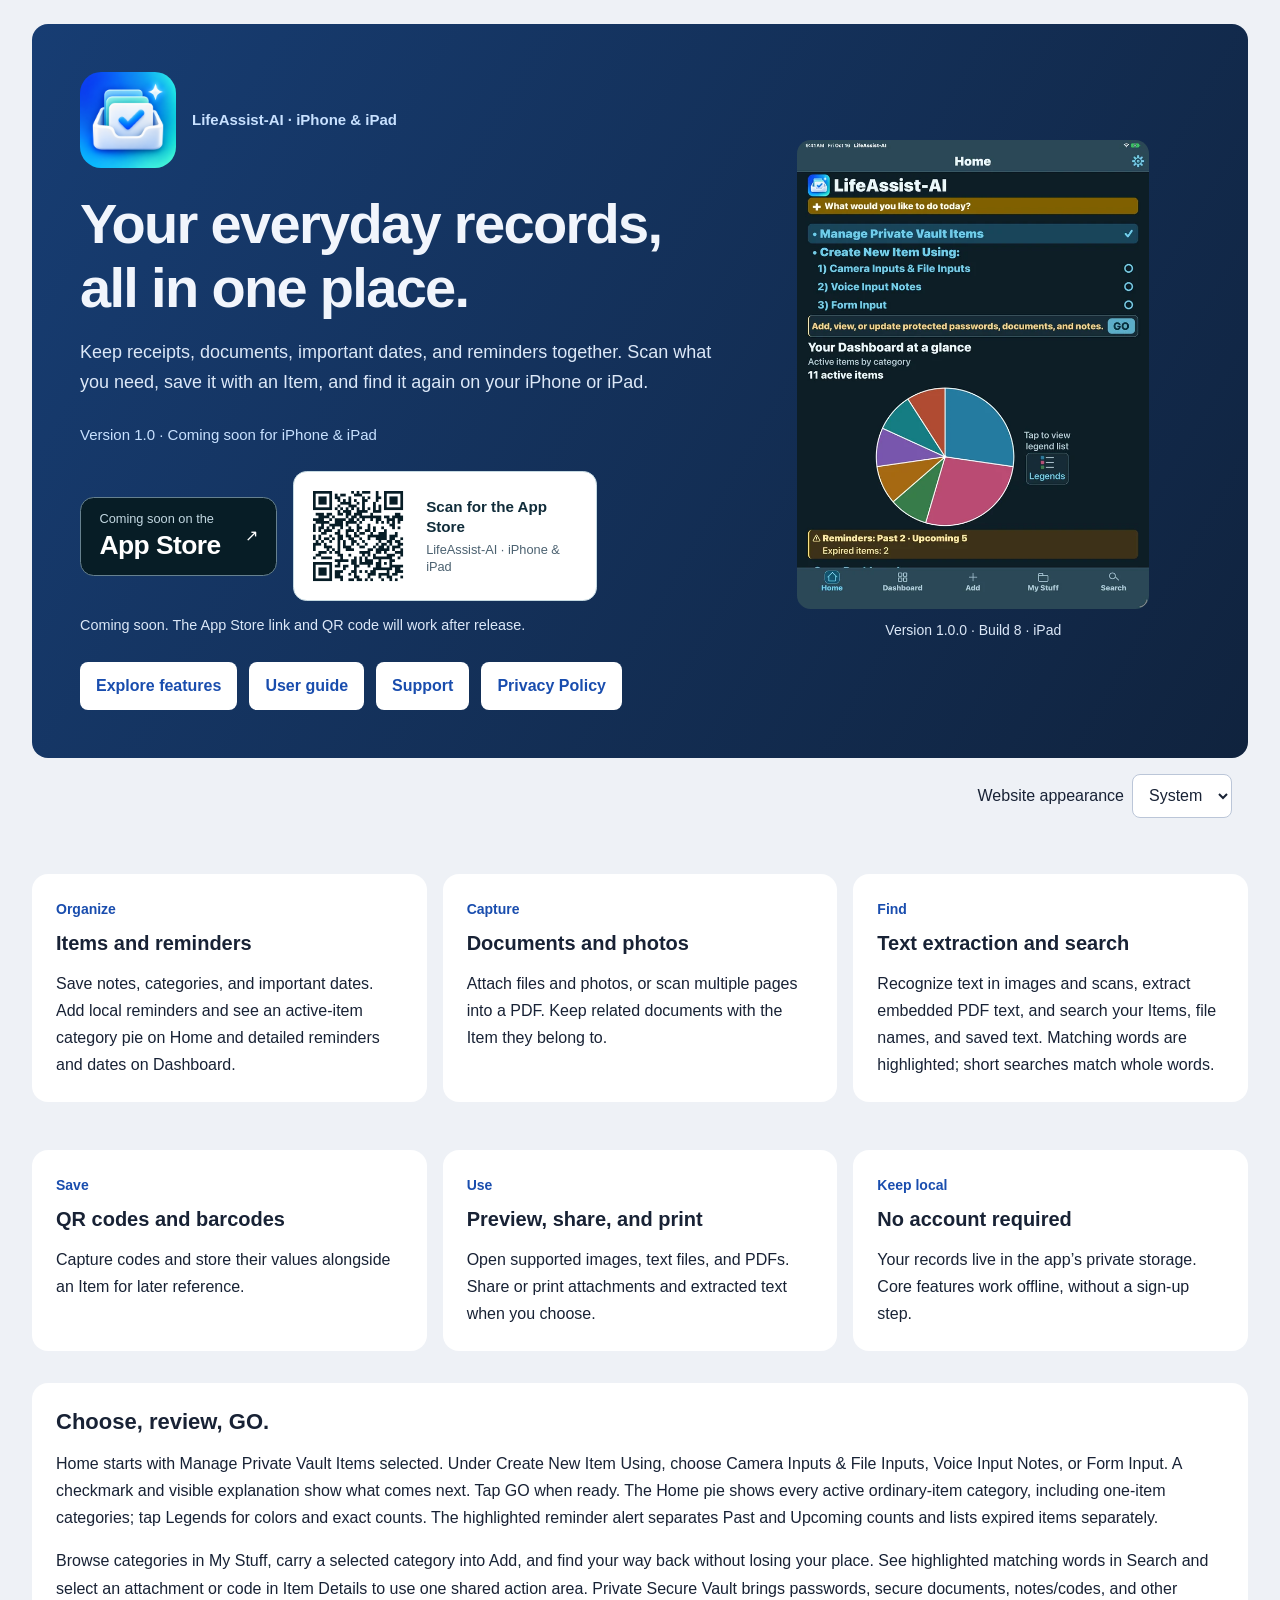
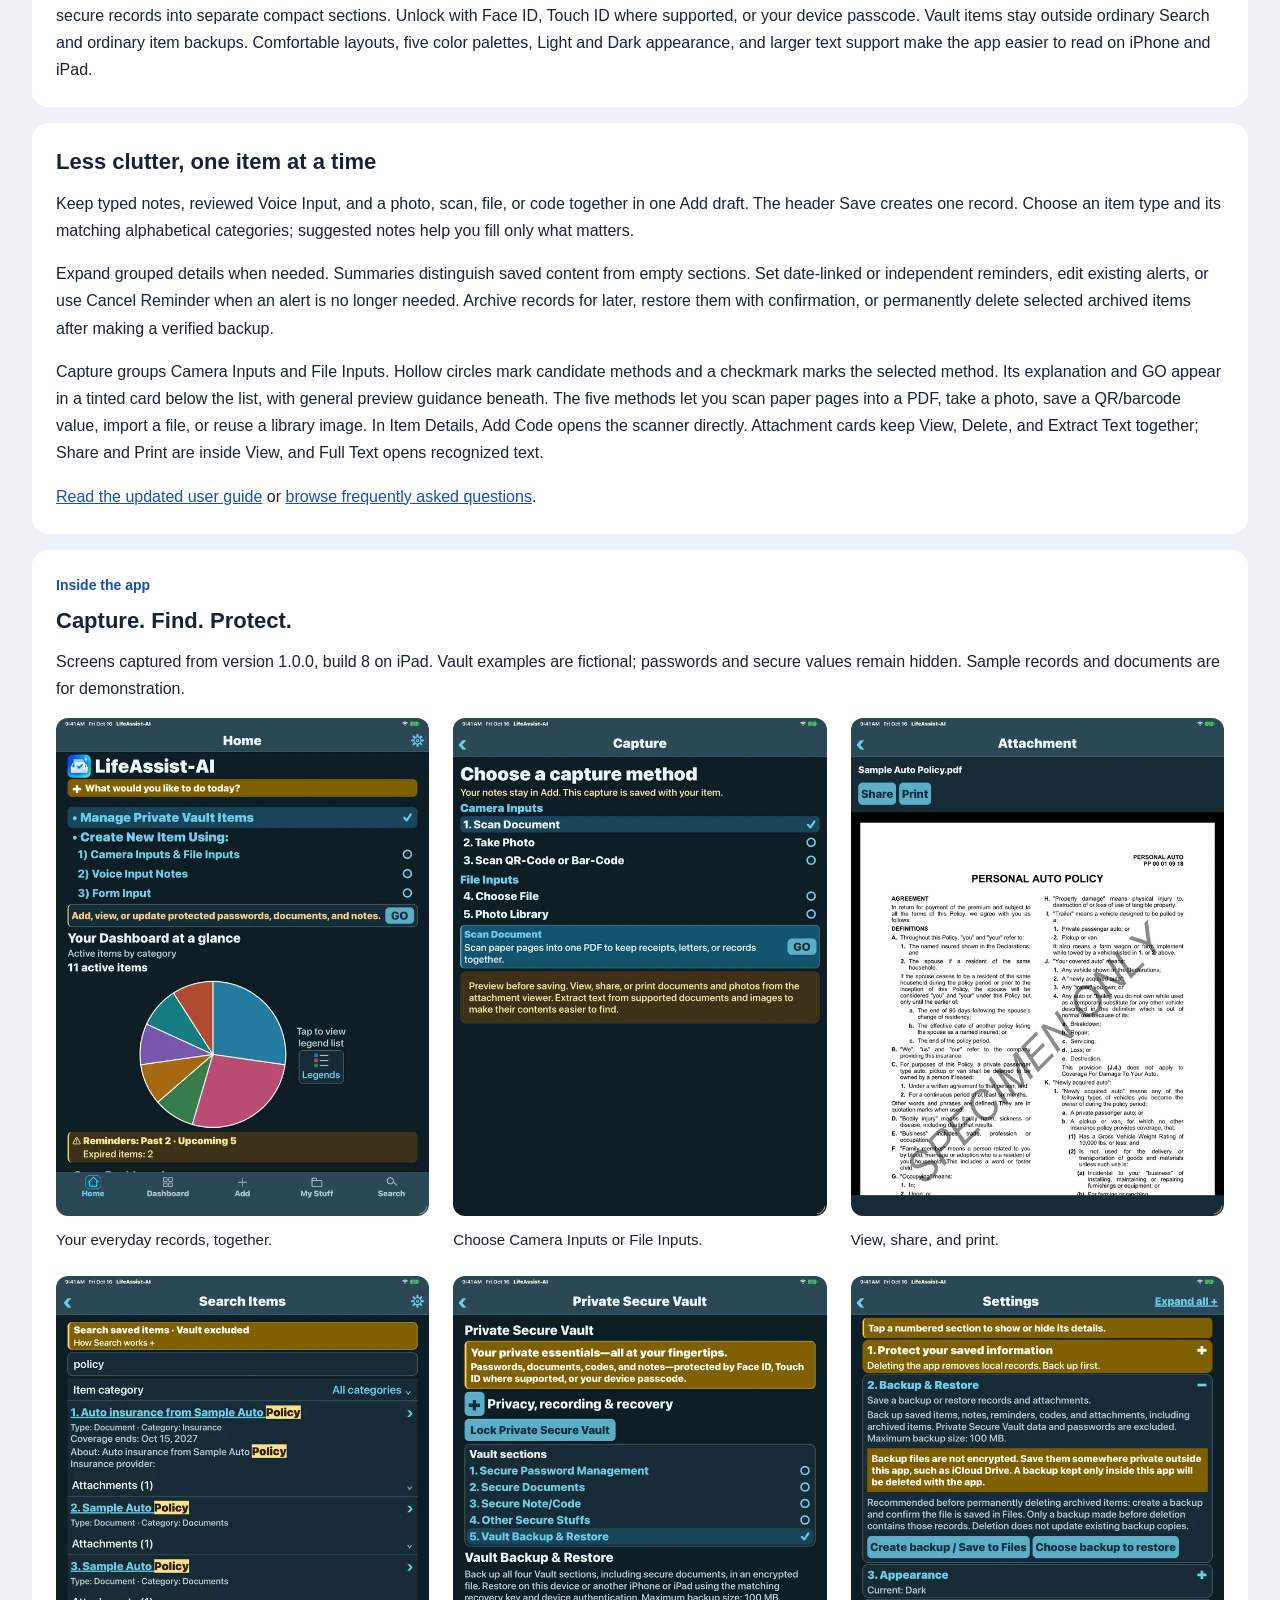
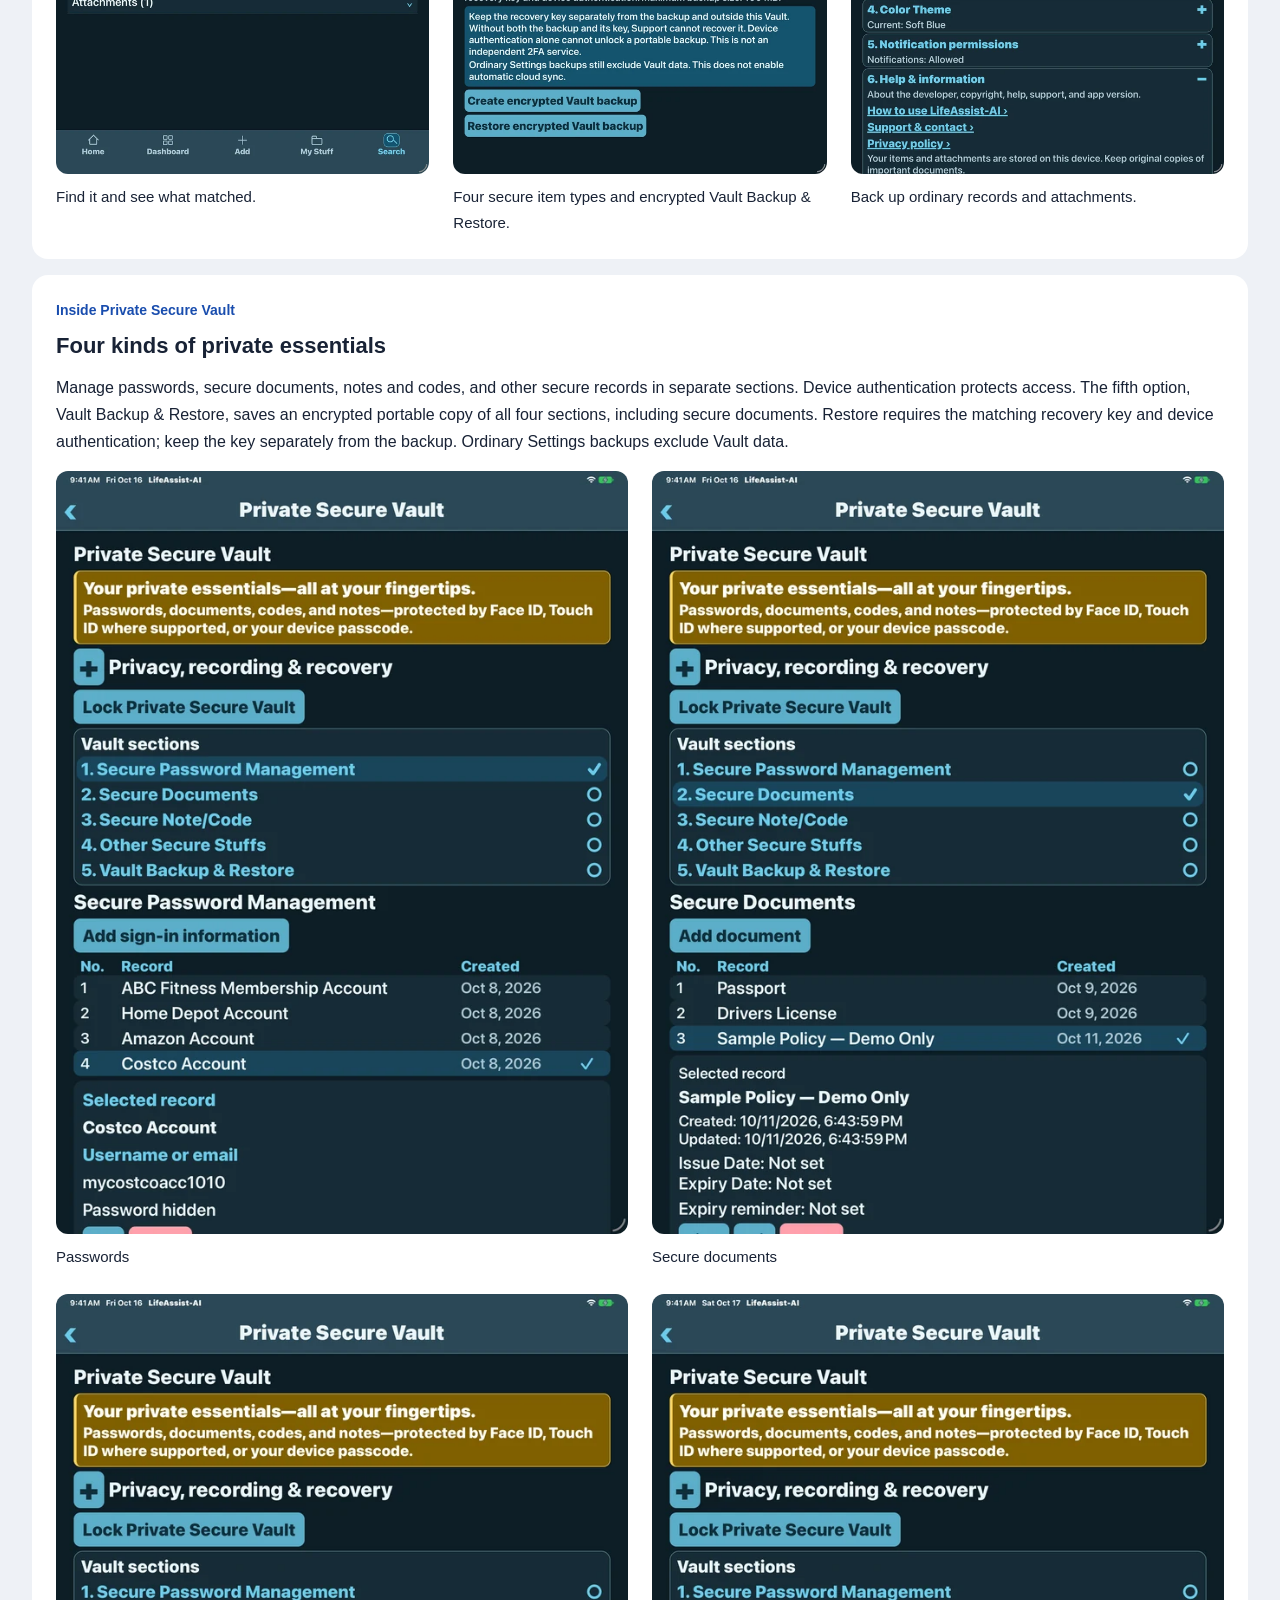
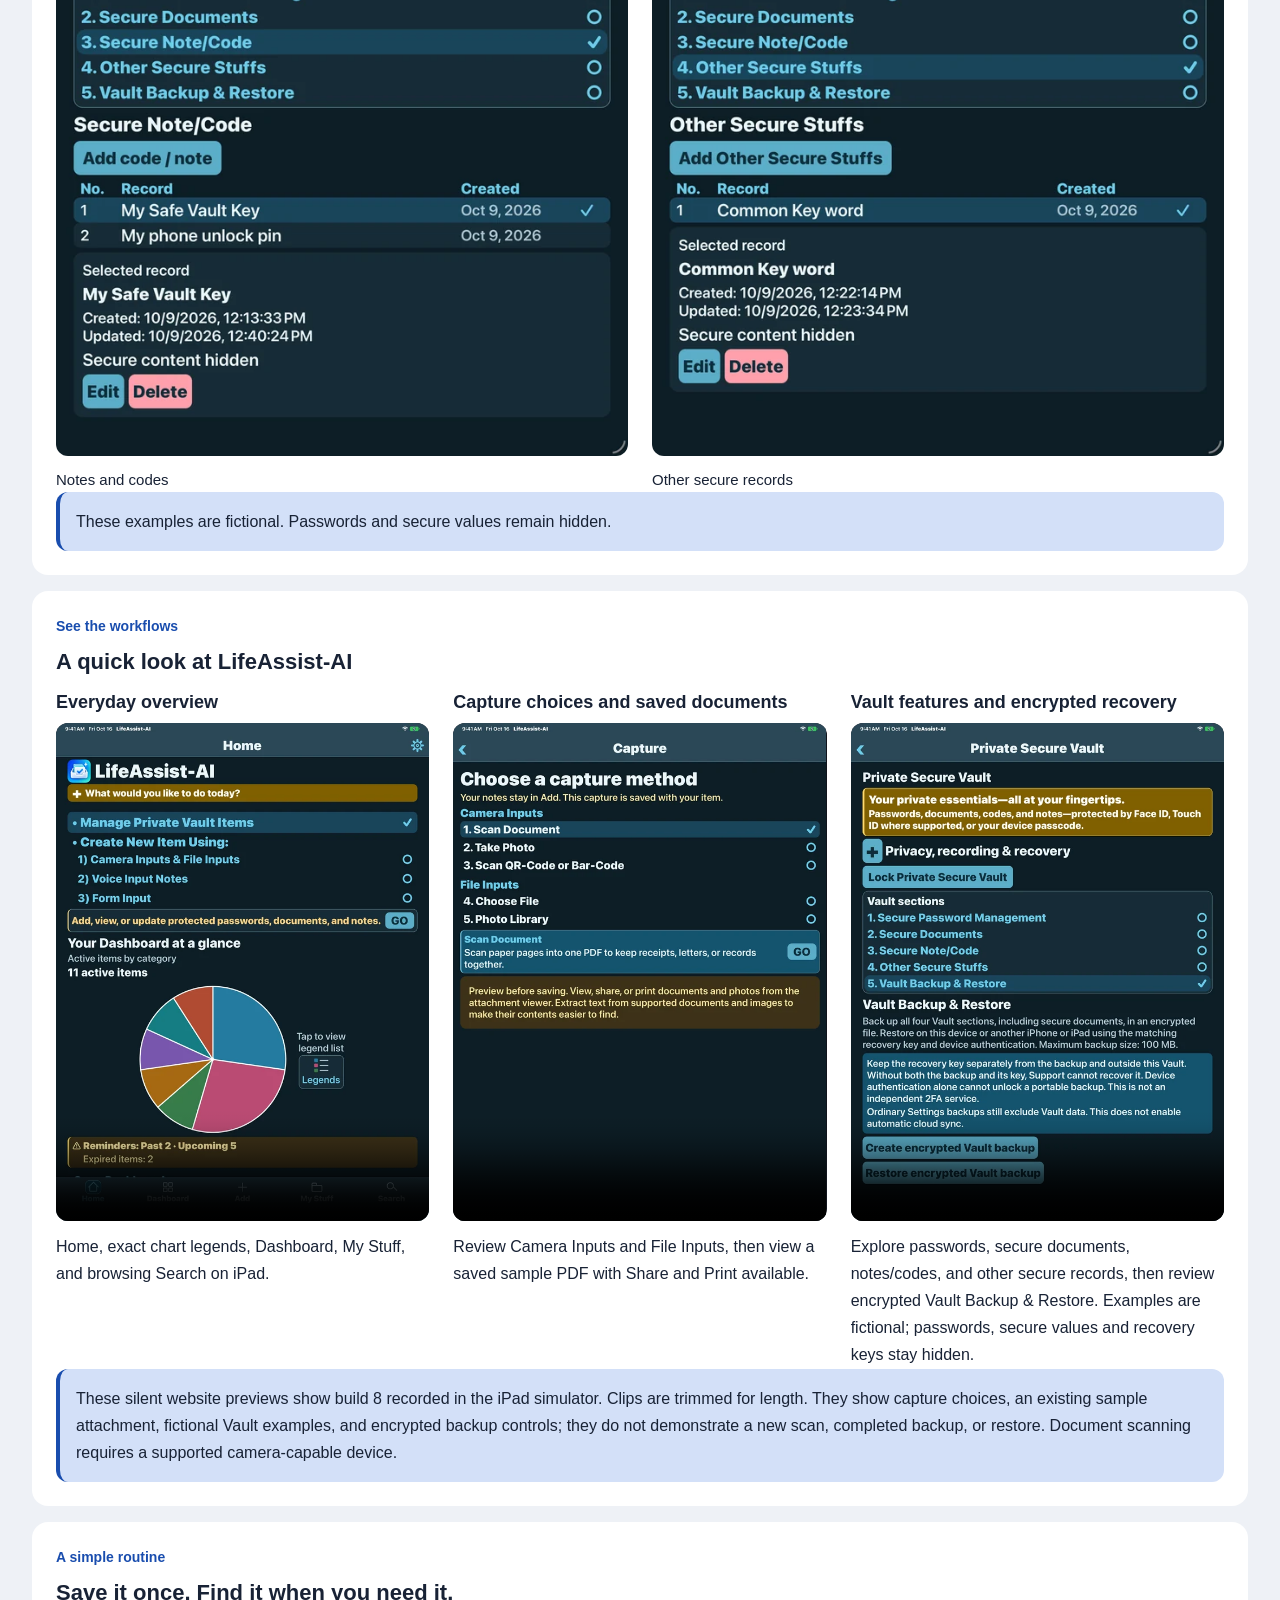
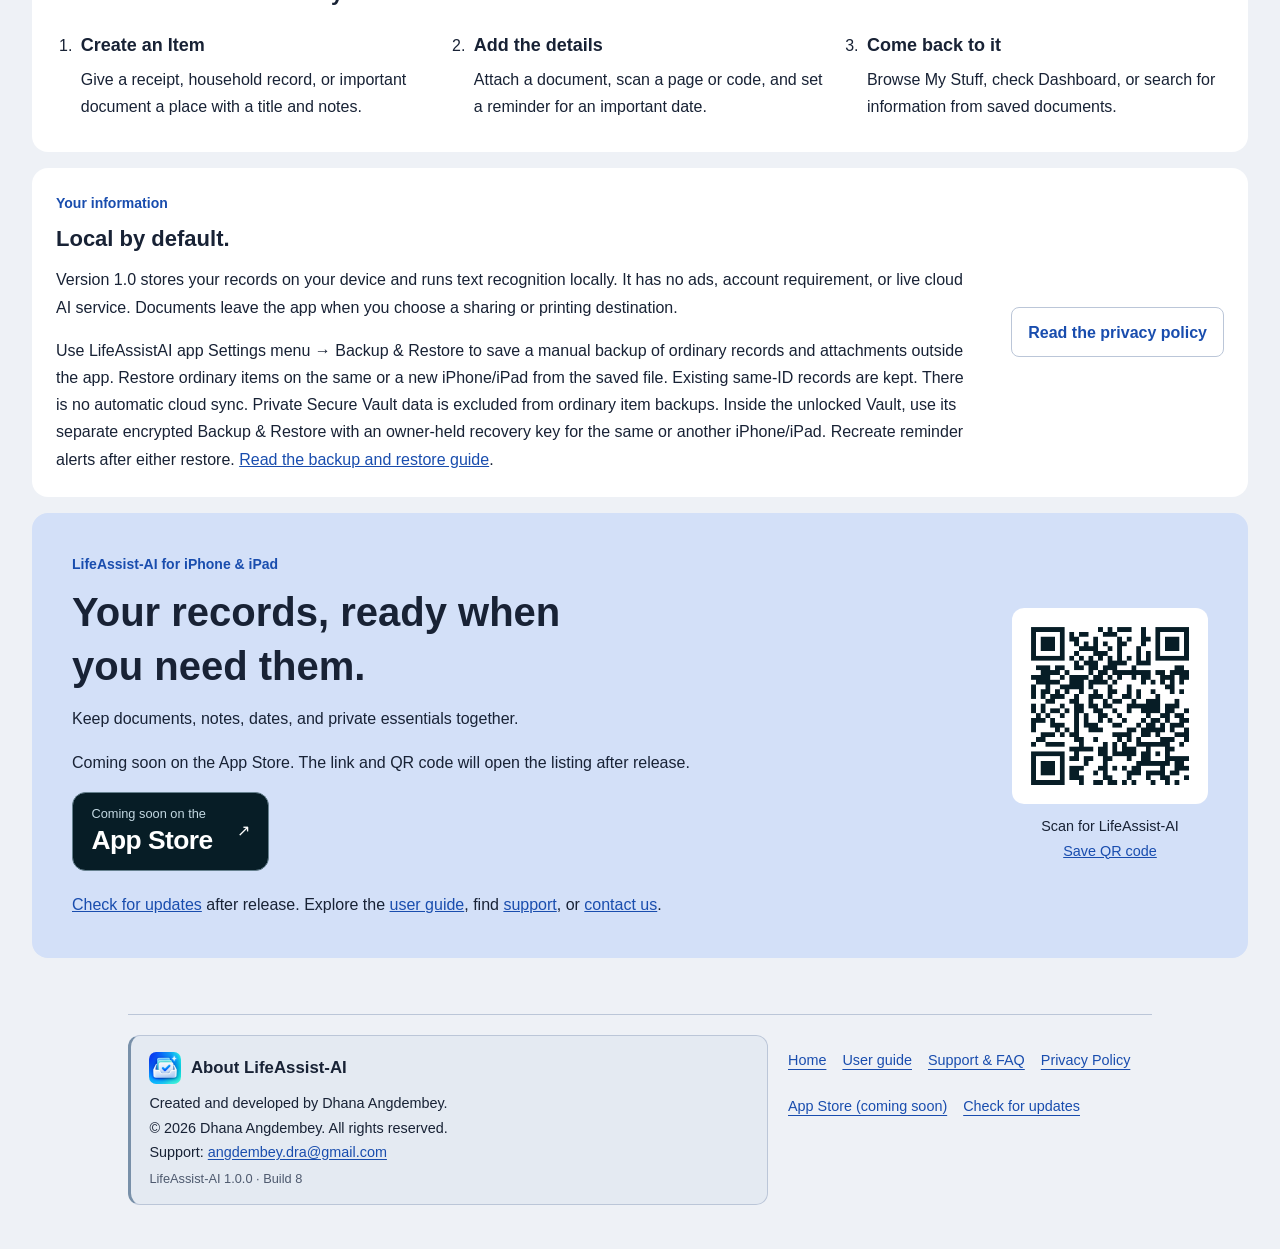
==== commit ce5d1879: "Add App Store update links and update guidance" ====
--- a/docs/index.html
+++ b/docs/index.html
@@ -39,9 +39,9 @@
 <section><h2>Less clutter, one item at a time</h2><p>Keep typed notes, reviewed Voice Input, and a photo, scan, file, or code together in one Add draft. The header Save creates one record. Choose an item type and its matching alphabetical categories; suggested notes help you fill only what matters.</p><p>Expand grouped details when needed. Summaries distinguish saved content from empty sections. Set date-linked or independent reminders, edit existing alerts, or use Cancel Reminder when an alert is no longer needed. Archive records for later, restore them with confirmation, or permanently delete selected archived items after making a verified backup.</p><p>Capture groups Camera Inputs and File Inputs. Hollow circles mark candidate methods and a checkmark marks the selected method. Its explanation and GO appear in a tinted card below the list, with general preview guidance beneath. The five methods let you scan paper pages into a PDF, take a photo, save a QR/barcode value, import a file, or reuse a library image. In Item Details, Add Code opens the scanner directly. Attachment cards keep View, Delete, and Extract Text together; Share and Print are inside View, and Full Text opens recognized text.</p><p><a href="guide/">Read the updated user guide</a> or <a href="support/">browse frequently asked questions</a>.</p></section><section id="screens"><p class="feature-label">Inside the app</p><h2>Capture. Find. Protect.</h2><p>Screens captured from version 1.0.0, build 8 on iPad. Vault examples are fictional; passwords and secure values remain hidden. Sample records and documents are for demonstration.</p><div class="screenshot-grid"><figure><a href="assets/media/home.webp?v=build8-store-20261017"><img src="assets/media/home.webp?v=build8-store-20261017" width="660" height="880" loading="lazy" alt="Your everyday records, together."></a><figcaption>Your everyday records, together.</figcaption></figure><figure><a href="assets/media/capture.webp?v=build8-store-20261017"><img src="assets/media/capture.webp?v=build8-store-20261017" width="660" height="880" loading="lazy" alt="Choose Camera Inputs or File Inputs."></a><figcaption>Choose Camera Inputs or File Inputs.</figcaption></figure><figure><a href="assets/media/document.webp?v=build8-store-20261017"><img src="assets/media/document.webp?v=build8-store-20261017" width="660" height="880" loading="lazy" alt="View, share, and print."></a><figcaption>View, share, and print.</figcaption></figure><figure><a href="assets/media/search.webp?v=build8-store-20261017"><img src="assets/media/search.webp?v=build8-store-20261017" width="660" height="880" loading="lazy" alt="Find it and see what matched."></a><figcaption>Find it and see what matched.</figcaption></figure><figure><a href="assets/media/vault.webp?v=build8-store-20261017"><img src="assets/media/vault.webp?v=build8-store-20261017" width="660" height="880" loading="lazy" alt="Four secure item types and encrypted Vault Backup &amp; Restore."></a><figcaption>Four secure item types and encrypted Vault Backup &amp; Restore.</figcaption></figure><figure><a href="assets/media/settings.webp?v=build8-store-20261017"><img src="assets/media/settings.webp?v=build8-store-20261017" width="660" height="880" loading="lazy" alt="Back up ordinary records and attachments."></a><figcaption>Back up ordinary records and attachments.</figcaption></figure></div></section><section id="vault-features"><p class="feature-label">Inside Private Secure Vault</p><h2>Four kinds of private essentials</h2><p>Manage passwords, secure documents, notes and codes, and other secure records in separate sections. Device authentication protects access. The fifth option, Vault Backup &amp; Restore, saves an encrypted portable copy of all four sections, including secure documents. Restore requires the matching recovery key and device authentication; keep the key separately from the backup. Ordinary Settings backups exclude Vault data.</p><div class="screenshot-grid vault-screens"><figure><a href="assets/media/vault-passwords.webp?v=build8-store-20261017"><img src="assets/media/vault-passwords.webp?v=build8-store-20261017" width="660" height="880" loading="lazy" alt="Fictional password records with the password hidden"></a><figcaption>Passwords</figcaption></figure><figure><a href="assets/media/vault-documents.webp?v=build8-store-20261017"><img src="assets/media/vault-documents.webp?v=build8-store-20261017" width="660" height="880" loading="lazy" alt="Fictional secure document records with View, Edit and Delete actions"></a><figcaption>Secure documents</figcaption></figure><figure><a href="assets/media/vault-notes.webp?v=build8-store-20261017"><img src="assets/media/vault-notes.webp?v=build8-store-20261017" width="660" height="880" loading="lazy" alt="Fictional secure notes and codes with their contents hidden"></a><figcaption>Notes and codes</figcaption></figure><figure><a href="assets/media/vault-other.webp?v=build8-store-20261017"><img src="assets/media/vault-other.webp?v=build8-store-20261017" width="660" height="880" loading="lazy" alt="Fictional other secure records with their contents hidden"></a><figcaption>Other secure records</figcaption></figure></div><p class="hint">These examples are fictional. Passwords and secure values remain hidden.</p></section><section id="previews"><p class="feature-label">See the workflows</p><h2>A quick look at LifeAssist-AI</h2><div class="preview-grid"><article><h3>Everyday overview</h3><video controls playsinline preload="none" poster="assets/media/home.webp?v=build8-store-20261017" aria-label="Everyday overview app preview"><source src="assets/media/overview.mp4?v=build8-store-20261017" type="video/mp4"><a href="assets/media/overview.mp4?v=build8-store-20261017">Download the preview</a></video><p>Home, exact chart legends, Dashboard, My Stuff, and browsing Search on iPad.</p></article><article><h3>Capture choices and saved documents</h3><video controls playsinline preload="none" poster="assets/media/capture.webp?v=build8-store-20261017" aria-label="Capture choices and saved document viewer on iPad"><source src="assets/media/documents.mp4?v=build8-store-20261017" type="video/mp4"><a href="assets/media/documents.mp4?v=build8-store-20261017">Download the preview</a></video><p>Review Camera Inputs and File Inputs, then view a saved sample PDF with Share and Print available.</p></article><article><h3>Vault features and encrypted recovery</h3><video controls playsinline preload="none" poster="assets/media/vault.webp?v=build8-store-20261017" aria-label="Vault item types and encrypted backup guidance on iPad"><source src="assets/media/vault.mp4?v=build8-store-20261017" type="video/mp4"><a href="assets/media/vault.mp4?v=build8-store-20261017">Download the preview</a></video><p>Explore passwords, secure documents, notes/codes, and other secure records, then review encrypted Vault Backup &amp; Restore. Examples are fictional; passwords, secure values and recovery keys stay hidden.</p></article></div><p class="hint">These silent website previews show build 8 recorded in the iPad simulator. Clips are trimmed for length. They show capture choices, an existing sample attachment, fictional Vault examples, and encrypted backup controls; they do not demonstrate a new scan, completed backup, or restore. Document scanning requires a supported camera-capable device.</p></section>
 <section class="workflow"><p class="feature-label">A simple routine</p><h2>Save it once. Find it when you need it.</h2><ol><li><h3>Create an Item</h3><p>Give a receipt, household record, or important document a place with a title and notes.</p></li><li><h3>Add the details</h3><p>Attach a document, scan a page or code, and set a reminder for an important date.</p></li><li><h3>Come back to it</h3><p>Browse My Stuff, check Dashboard, or search for information from saved documents.</p></li></ol></section>
 <section class="privacy-feature"><div><p class="feature-label">Your information</p><h2>Local by default.</h2><p>Version 1.0 stores your records on your device and runs text recognition locally. It has no ads, account requirement, or live cloud AI service. Documents leave the app when you choose a sharing or printing destination.</p><p>Use LifeAssistAI app Settings menu → Backup &amp; Restore to save a manual backup of ordinary records and attachments outside the app. Restore ordinary items on the same or a new iPhone/iPad from the saved file. Existing same-ID records are kept. There is no automatic cloud sync. Private Secure Vault data is excluded from ordinary item backups. Inside the unlocked Vault, use its separate encrypted Backup &amp; Restore with an owner-held recovery key for the same or another iPhone/iPad. Recreate reminder alerts after either restore. <a href="guide/#vault-backup">Read the backup and restore guide</a>.</p></div><a class="button-link" href="privacy/">Read the privacy policy</a></section>
-<section class="release-section store-release" aria-labelledby="store-title"><div><p class="feature-label">LifeAssist-AI for iPhone &amp; iPad</p><h2 id="store-title">Your records, ready when you need them.</h2><p>Keep documents, notes, dates, and private essentials together.</p><p id="store-release-status">Coming soon on the App Store. The link and QR code will open the listing after release.</p><a class="store-link" href="https://apps.apple.com/app/id6818905932" aria-describedby="store-release-status"><span><small>Coming soon on the</small><strong>App Store</strong></span><span aria-hidden="true">↗</span></a><p class="store-help">Explore the <a href="guide/">user guide</a>, find <a href="support/">support</a>, or <a href="mailto:angdembey.dra@gmail.com?subject=LifeAssist-AI">contact us</a>.</p></div><figure class="store-qr-large"><a href="https://apps.apple.com/app/id6818905932" aria-describedby="store-release-status"><img src="assets/app-store-qr.png" width="492" height="492" loading="lazy" alt="Scan to open LifeAssist-AI’s App Store listing after release"></a><figcaption>Scan for LifeAssist-AI<br><a href="assets/app-store-qr.png" download="LifeAssist-AI-App-Store-QR.png">Save QR code</a></figcaption></figure></section>
+<section class="release-section store-release" aria-labelledby="store-title"><div><p class="feature-label">LifeAssist-AI for iPhone &amp; iPad</p><h2 id="store-title">Your records, ready when you need them.</h2><p>Keep documents, notes, dates, and private essentials together.</p><p id="store-release-status">Coming soon on the App Store. The link and QR code will open the listing after release.</p><a class="store-link" href="https://apps.apple.com/app/id6818905932" aria-describedby="store-release-status"><span><small>Coming soon on the</small><strong>App Store</strong></span><span aria-hidden="true">↗</span></a><p class="store-help"><a href="https://apps.apple.com/app/id6818905932">Check for updates</a> after release. Explore the <a href="guide/">user guide</a>, find <a href="support/">support</a>, or <a href="mailto:angdembey.dra@gmail.com?subject=LifeAssist-AI">contact us</a>.</p></div><figure class="store-qr-large"><a href="https://apps.apple.com/app/id6818905932" aria-describedby="store-release-status"><img src="assets/app-store-qr.png" width="492" height="492" loading="lazy" alt="Scan to open LifeAssist-AI’s App Store listing after release"></a><figcaption>Scan for LifeAssist-AI<br><a href="assets/app-store-qr.png" download="LifeAssist-AI-App-Store-QR.png">Save QR code</a></figcaption></figure></section>
 </main>
-<footer class="site-footer"><div class="about-card" aria-labelledby="about-title"><div class="about-heading"><img src="assets/app-icon.png" width="32" height="32" alt=""><h2 id="about-title">About LifeAssist-AI</h2></div><div class="about-details"><p>Created and developed by Dhana Angdembey.</p><p>© 2026 Dhana Angdembey. All rights reserved.</p><p>Support: <a href="mailto:angdembey.dra@gmail.com">angdembey.dra@gmail.com</a></p><p class="about-version">LifeAssist-AI 1.0.0 · Build 8</p></div></div><nav class="footer-links" aria-label="Footer navigation"><a href="./">Home</a><a href="guide/">User guide</a><a href="support/">Support &amp; FAQ</a><a href="privacy/">Privacy Policy</a><a href="https://apps.apple.com/app/id6818905932">App Store (coming soon)</a></nav></footer>
+<footer class="site-footer"><div class="about-card" aria-labelledby="about-title"><div class="about-heading"><img src="assets/app-icon.png" width="32" height="32" alt=""><h2 id="about-title">About LifeAssist-AI</h2></div><div class="about-details"><p>Created and developed by Dhana Angdembey.</p><p>© 2026 Dhana Angdembey. All rights reserved.</p><p>Support: <a href="mailto:angdembey.dra@gmail.com">angdembey.dra@gmail.com</a></p><p class="about-version">LifeAssist-AI 1.0.0 · Build 8</p></div></div><nav class="footer-links" aria-label="Footer navigation"><a href="./">Home</a><a href="guide/">User guide</a><a href="support/">Support &amp; FAQ</a><a href="privacy/">Privacy Policy</a><a href="https://apps.apple.com/app/id6818905932">App Store (coming soon)</a><a href="https://apps.apple.com/app/id6818905932">Check for updates</a></nav></footer>
 </div>
 </body>
 </html>
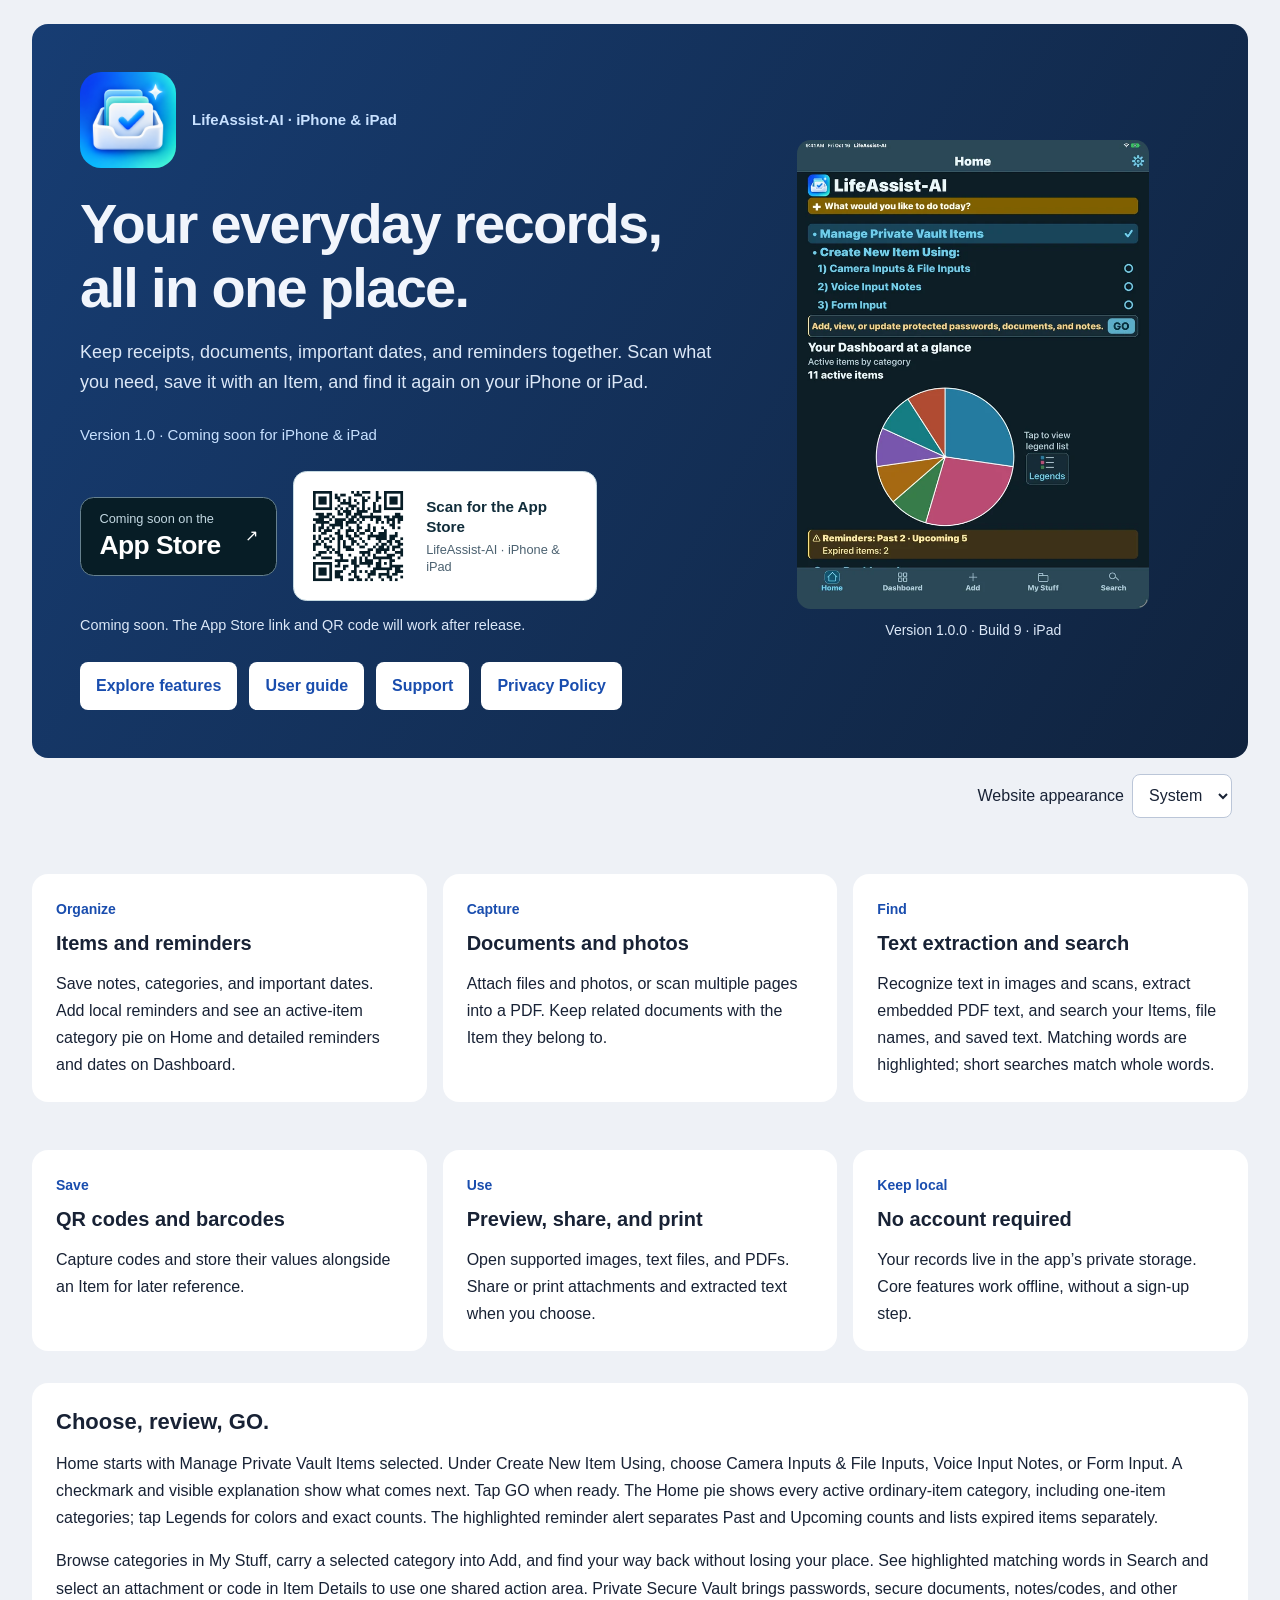
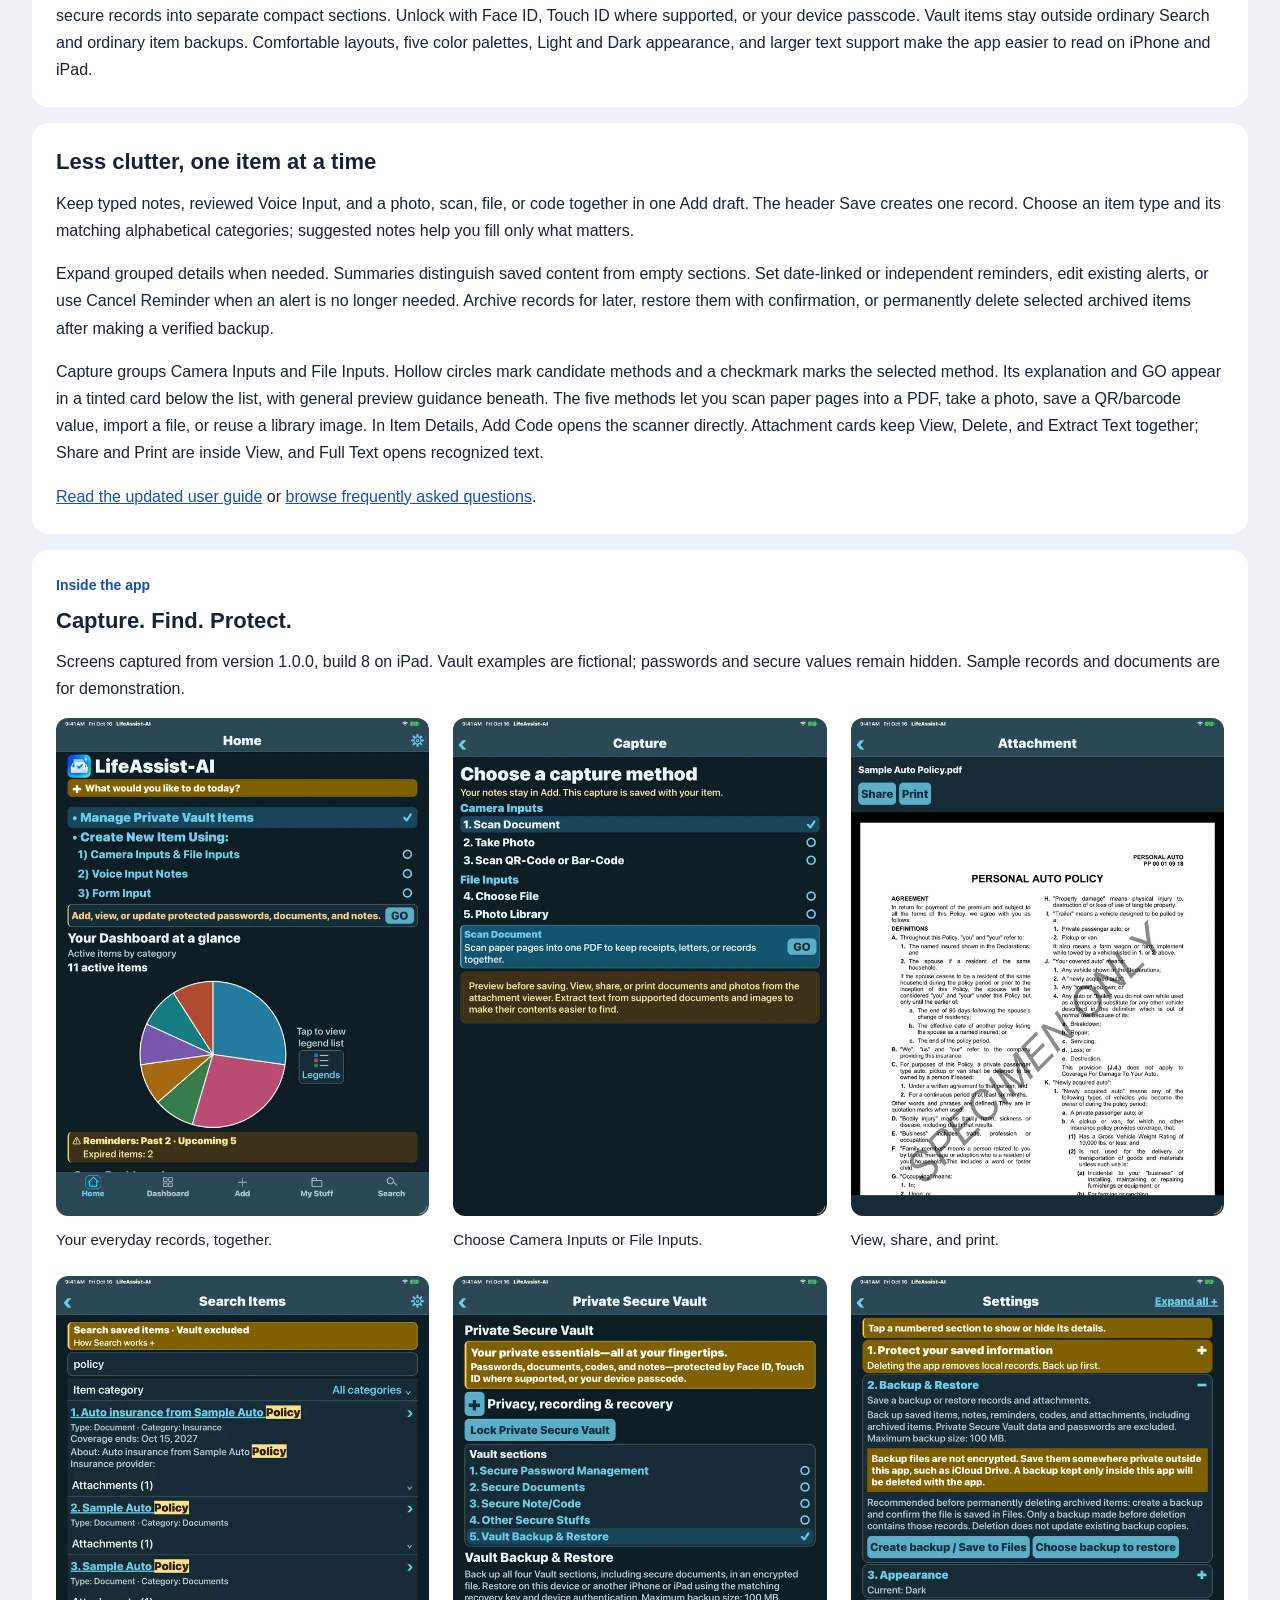
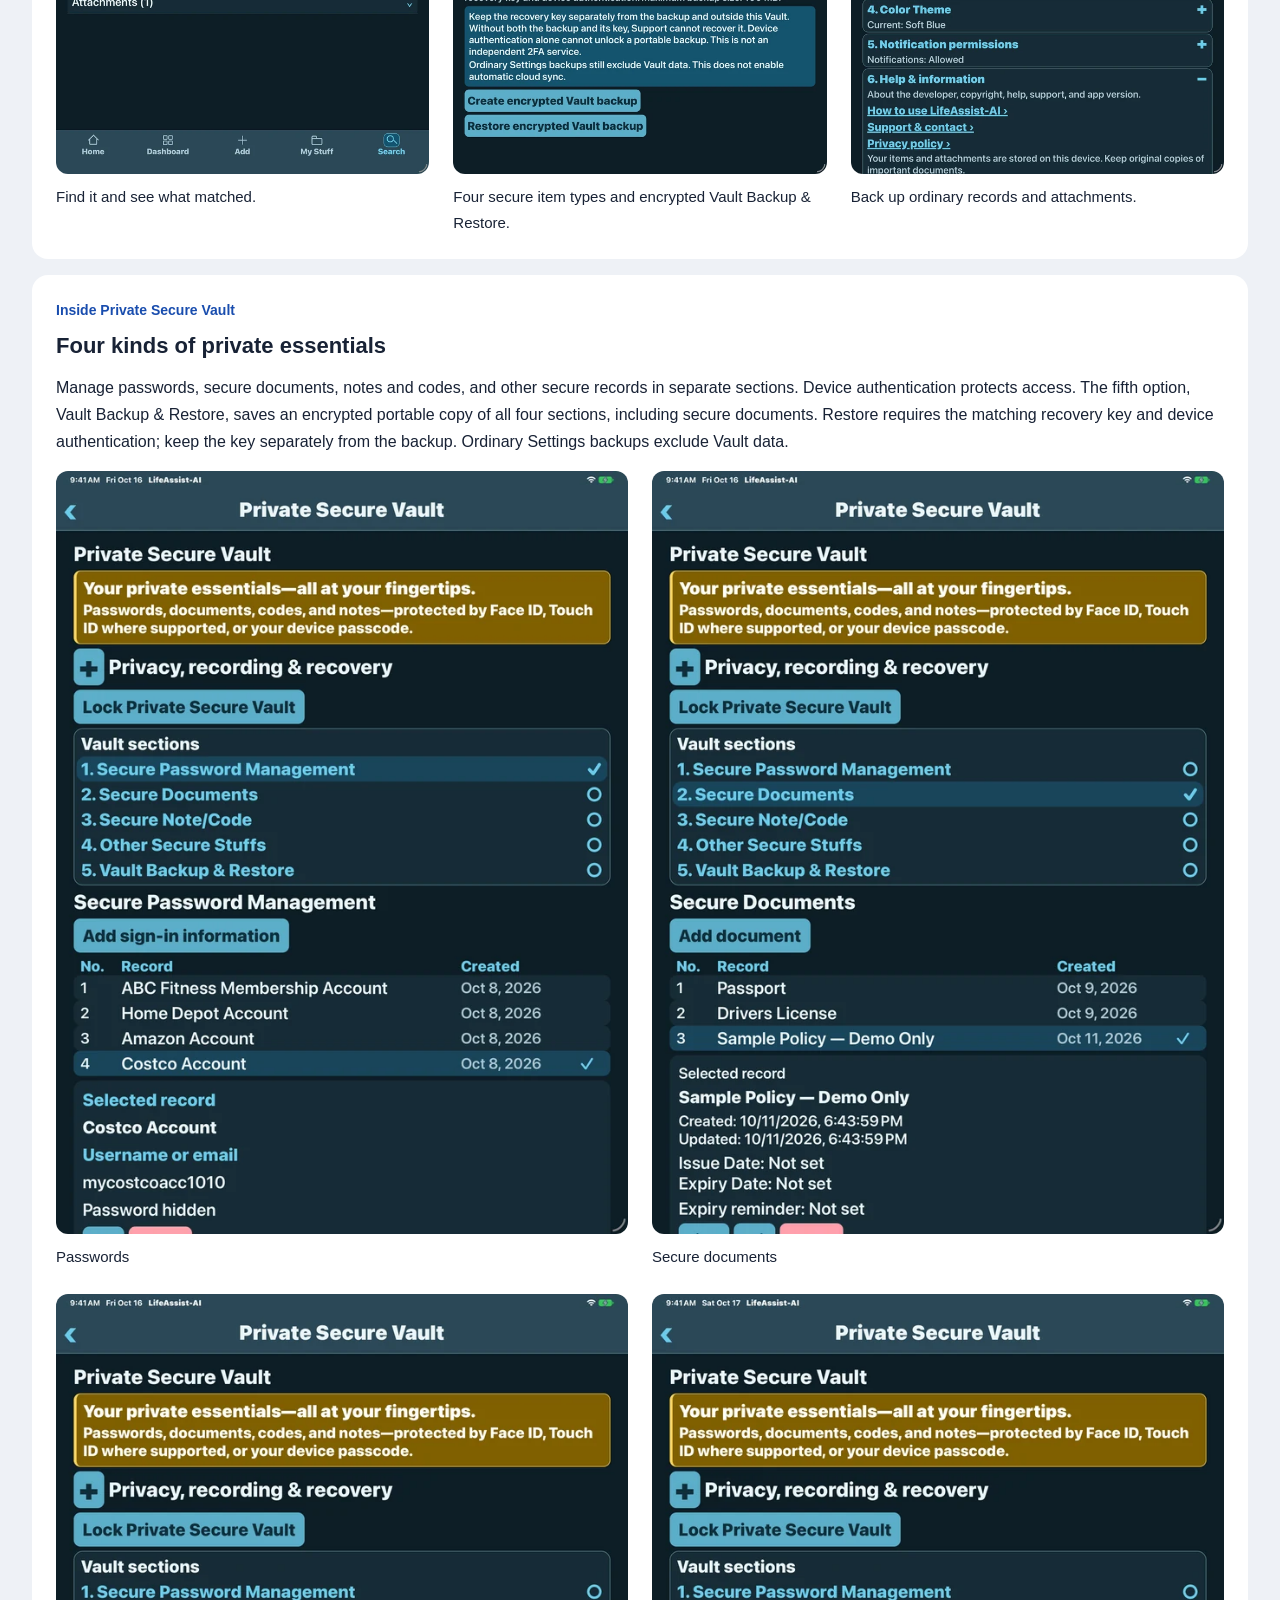
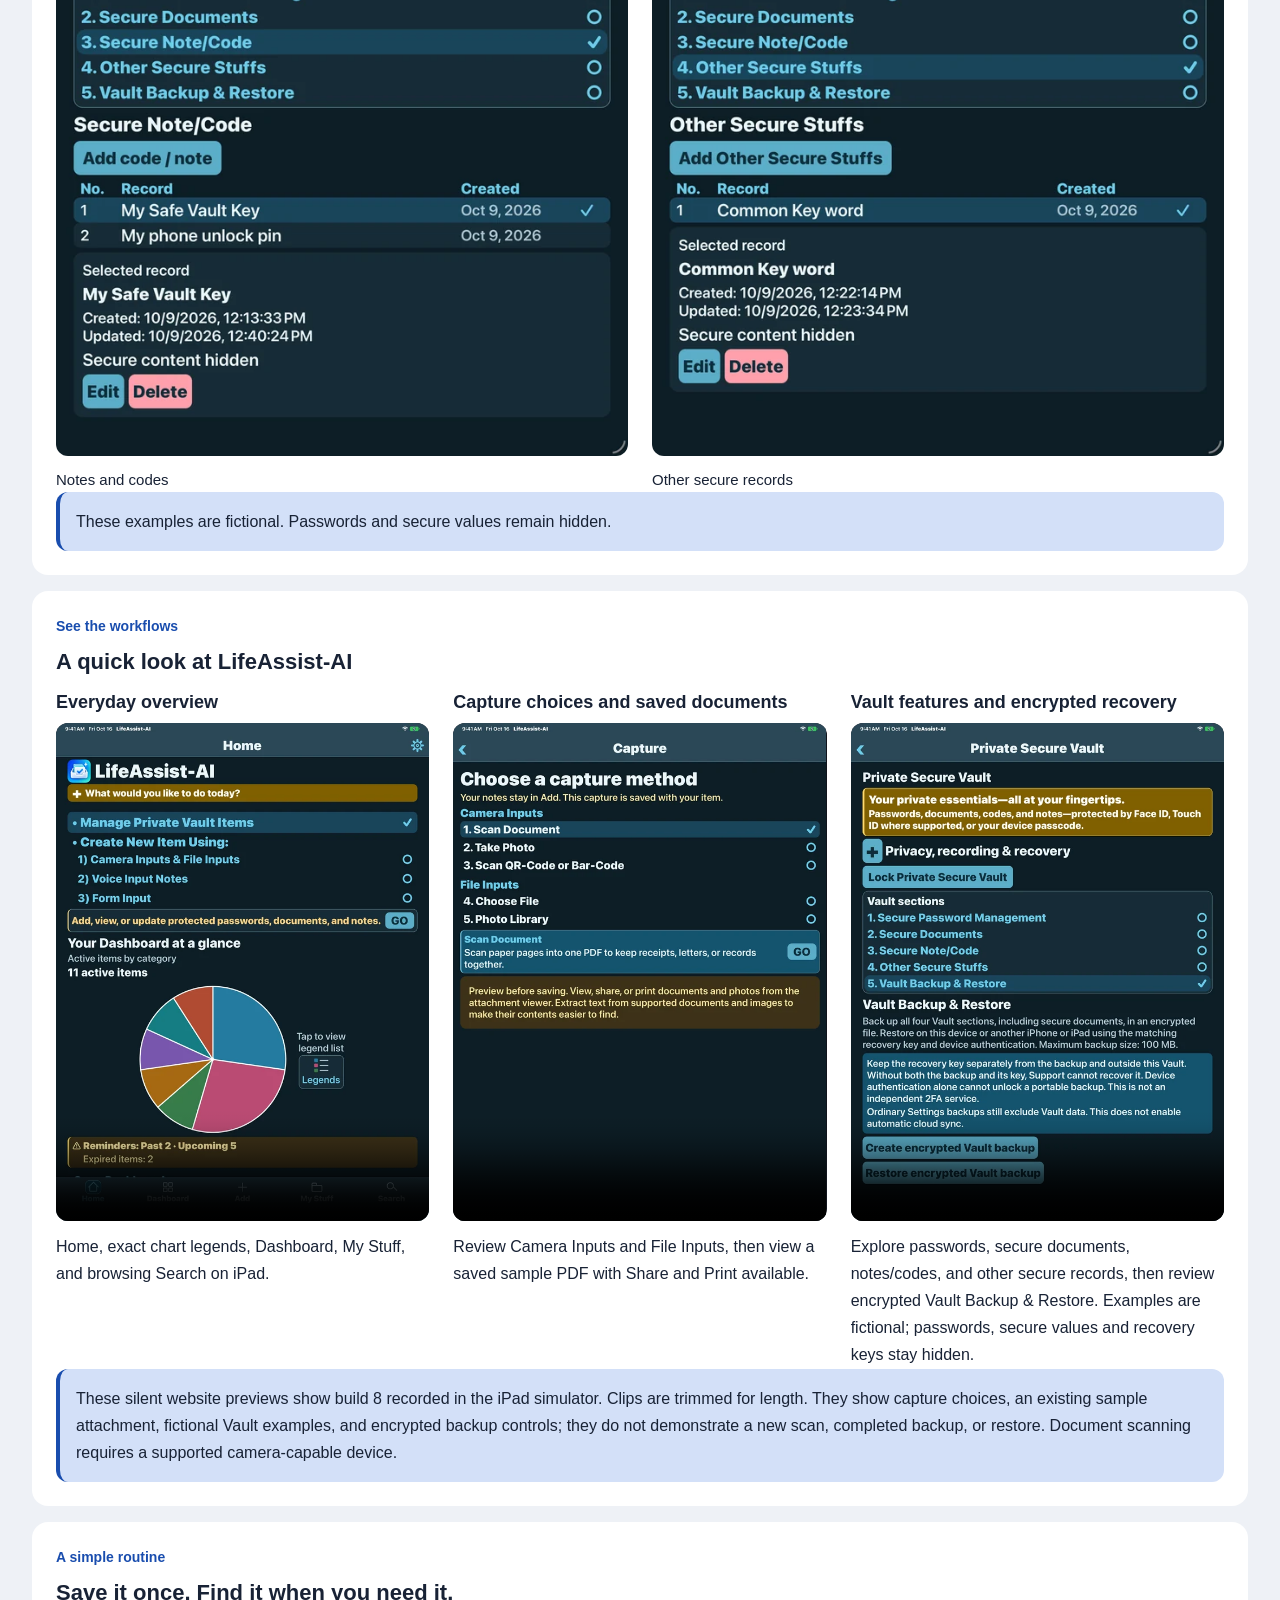
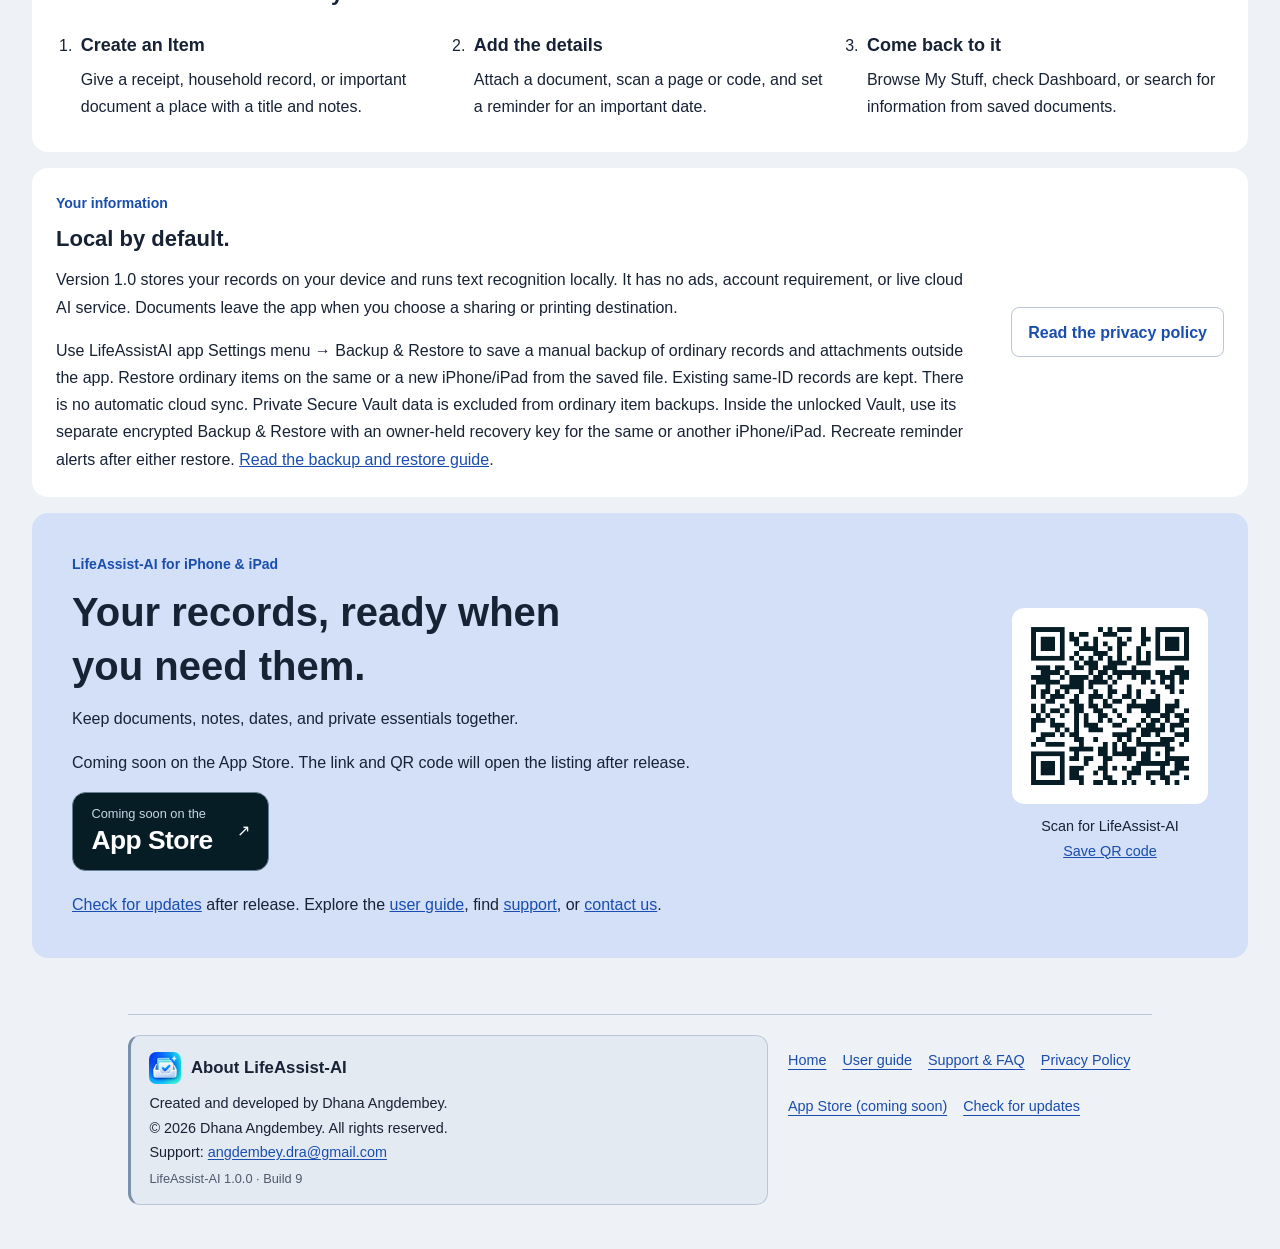
==== commit dcffad88: "Align About metadata and update instructions with build 9" ====
--- a/docs/index.html
+++ b/docs/index.html
@@ -23,7 +23,7 @@
 <div class="page marketing-page">
 <header class="marketing-hero">
 <div class="hero-copy"><div class="hero-brand"><img class="app-icon hero-icon" src="assets/app-icon.png" width="96" height="96" alt=""><p class="eyebrow">LifeAssist-AI · iPhone &amp; iPad</p></div><h1>Your everyday records,<br>all in one place.</h1><p class="summary">Keep receipts, documents, important dates, and reminders together. Scan what you need, save it with an Item, and find it again on your iPhone or iPad.</p><p class="release-label">Version 1.0 · Coming soon for iPhone &amp; iPad</p><div class="store-hero"><div class="store-actions"><a class="store-link" href="https://apps.apple.com/app/id6818905932" aria-describedby="app-store-status"><span><small>Coming soon on the</small><strong>App Store</strong></span><span aria-hidden="true">↗</span></a><a class="store-qr-mini" href="https://apps.apple.com/app/id6818905932" aria-describedby="app-store-status"><img src="assets/app-store-qr.png" width="492" height="492" alt="QR code for LifeAssist-AI on the App Store"><span><strong>Scan for the App Store</strong><small>LifeAssist-AI · iPhone &amp; iPad</small></span></a></div><p id="app-store-status" class="store-status">Coming soon. The App Store link and QR code will work after release.</p></div><nav aria-label="Main navigation"><a href="#features">Explore features</a><a href="guide/">User guide</a><a href="support/">Support</a><a href="privacy/">Privacy Policy</a></nav></div>
-<aside class="hero-screen"><img src="assets/media/home.webp?v=build8-store-20261017" width="660" height="880" alt="LifeAssist-AI build 8 Home on iPad, showing category chart and exact reminder counts"><p>Version 1.0.0 · Build 8 · iPad</p></aside>
+<aside class="hero-screen"><img src="assets/media/home.webp?v=build8-store-20261017" width="660" height="880" alt="LifeAssist-AI build 8 Home on iPad, showing category chart and exact reminder counts"><p>Version 1.0.0 · Build 9 · iPad</p></aside>
 </header>
 <div class="appearance-control"><label for="site-appearance">Website appearance</label><select id="site-appearance"><option value="system">System</option><option value="light">Light</option><option value="dark">Dark</option></select></div>
 <main id="content">
@@ -41,7 +41,7 @@
 <section class="privacy-feature"><div><p class="feature-label">Your information</p><h2>Local by default.</h2><p>Version 1.0 stores your records on your device and runs text recognition locally. It has no ads, account requirement, or live cloud AI service. Documents leave the app when you choose a sharing or printing destination.</p><p>Use LifeAssistAI app Settings menu → Backup &amp; Restore to save a manual backup of ordinary records and attachments outside the app. Restore ordinary items on the same or a new iPhone/iPad from the saved file. Existing same-ID records are kept. There is no automatic cloud sync. Private Secure Vault data is excluded from ordinary item backups. Inside the unlocked Vault, use its separate encrypted Backup &amp; Restore with an owner-held recovery key for the same or another iPhone/iPad. Recreate reminder alerts after either restore. <a href="guide/#vault-backup">Read the backup and restore guide</a>.</p></div><a class="button-link" href="privacy/">Read the privacy policy</a></section>
 <section class="release-section store-release" aria-labelledby="store-title"><div><p class="feature-label">LifeAssist-AI for iPhone &amp; iPad</p><h2 id="store-title">Your records, ready when you need them.</h2><p>Keep documents, notes, dates, and private essentials together.</p><p id="store-release-status">Coming soon on the App Store. The link and QR code will open the listing after release.</p><a class="store-link" href="https://apps.apple.com/app/id6818905932" aria-describedby="store-release-status"><span><small>Coming soon on the</small><strong>App Store</strong></span><span aria-hidden="true">↗</span></a><p class="store-help"><a href="https://apps.apple.com/app/id6818905932">Check for updates</a> after release. Explore the <a href="guide/">user guide</a>, find <a href="support/">support</a>, or <a href="mailto:angdembey.dra@gmail.com?subject=LifeAssist-AI">contact us</a>.</p></div><figure class="store-qr-large"><a href="https://apps.apple.com/app/id6818905932" aria-describedby="store-release-status"><img src="assets/app-store-qr.png" width="492" height="492" loading="lazy" alt="Scan to open LifeAssist-AI’s App Store listing after release"></a><figcaption>Scan for LifeAssist-AI<br><a href="assets/app-store-qr.png" download="LifeAssist-AI-App-Store-QR.png">Save QR code</a></figcaption></figure></section>
 </main>
-<footer class="site-footer"><div class="about-card" aria-labelledby="about-title"><div class="about-heading"><img src="assets/app-icon.png" width="32" height="32" alt=""><h2 id="about-title">About LifeAssist-AI</h2></div><div class="about-details"><p>Created and developed by Dhana Angdembey.</p><p>© 2026 Dhana Angdembey. All rights reserved.</p><p>Support: <a href="mailto:angdembey.dra@gmail.com">angdembey.dra@gmail.com</a></p><p class="about-version">LifeAssist-AI 1.0.0 · Build 8</p></div></div><nav class="footer-links" aria-label="Footer navigation"><a href="./">Home</a><a href="guide/">User guide</a><a href="support/">Support &amp; FAQ</a><a href="privacy/">Privacy Policy</a><a href="https://apps.apple.com/app/id6818905932">App Store (coming soon)</a><a href="https://apps.apple.com/app/id6818905932">Check for updates</a></nav></footer>
+<footer class="site-footer"><div class="about-card" aria-labelledby="about-title"><div class="about-heading"><img src="assets/app-icon.png" width="32" height="32" alt=""><h2 id="about-title">About LifeAssist-AI</h2></div><div class="about-details"><p>Created and developed by Dhana Angdembey.</p><p>© 2026 Dhana Angdembey. All rights reserved.</p><p>Support: <a href="mailto:angdembey.dra@gmail.com">angdembey.dra@gmail.com</a></p><p class="about-version">LifeAssist-AI 1.0.0 · Build 9</p></div></div><nav class="footer-links" aria-label="Footer navigation"><a href="./">Home</a><a href="guide/">User guide</a><a href="support/">Support &amp; FAQ</a><a href="privacy/">Privacy Policy</a><a href="https://apps.apple.com/app/id6818905932">App Store (coming soon)</a><a href="https://apps.apple.com/app/id6818905932">Check for updates</a></nav></footer>
 </div>
 </body>
 </html>
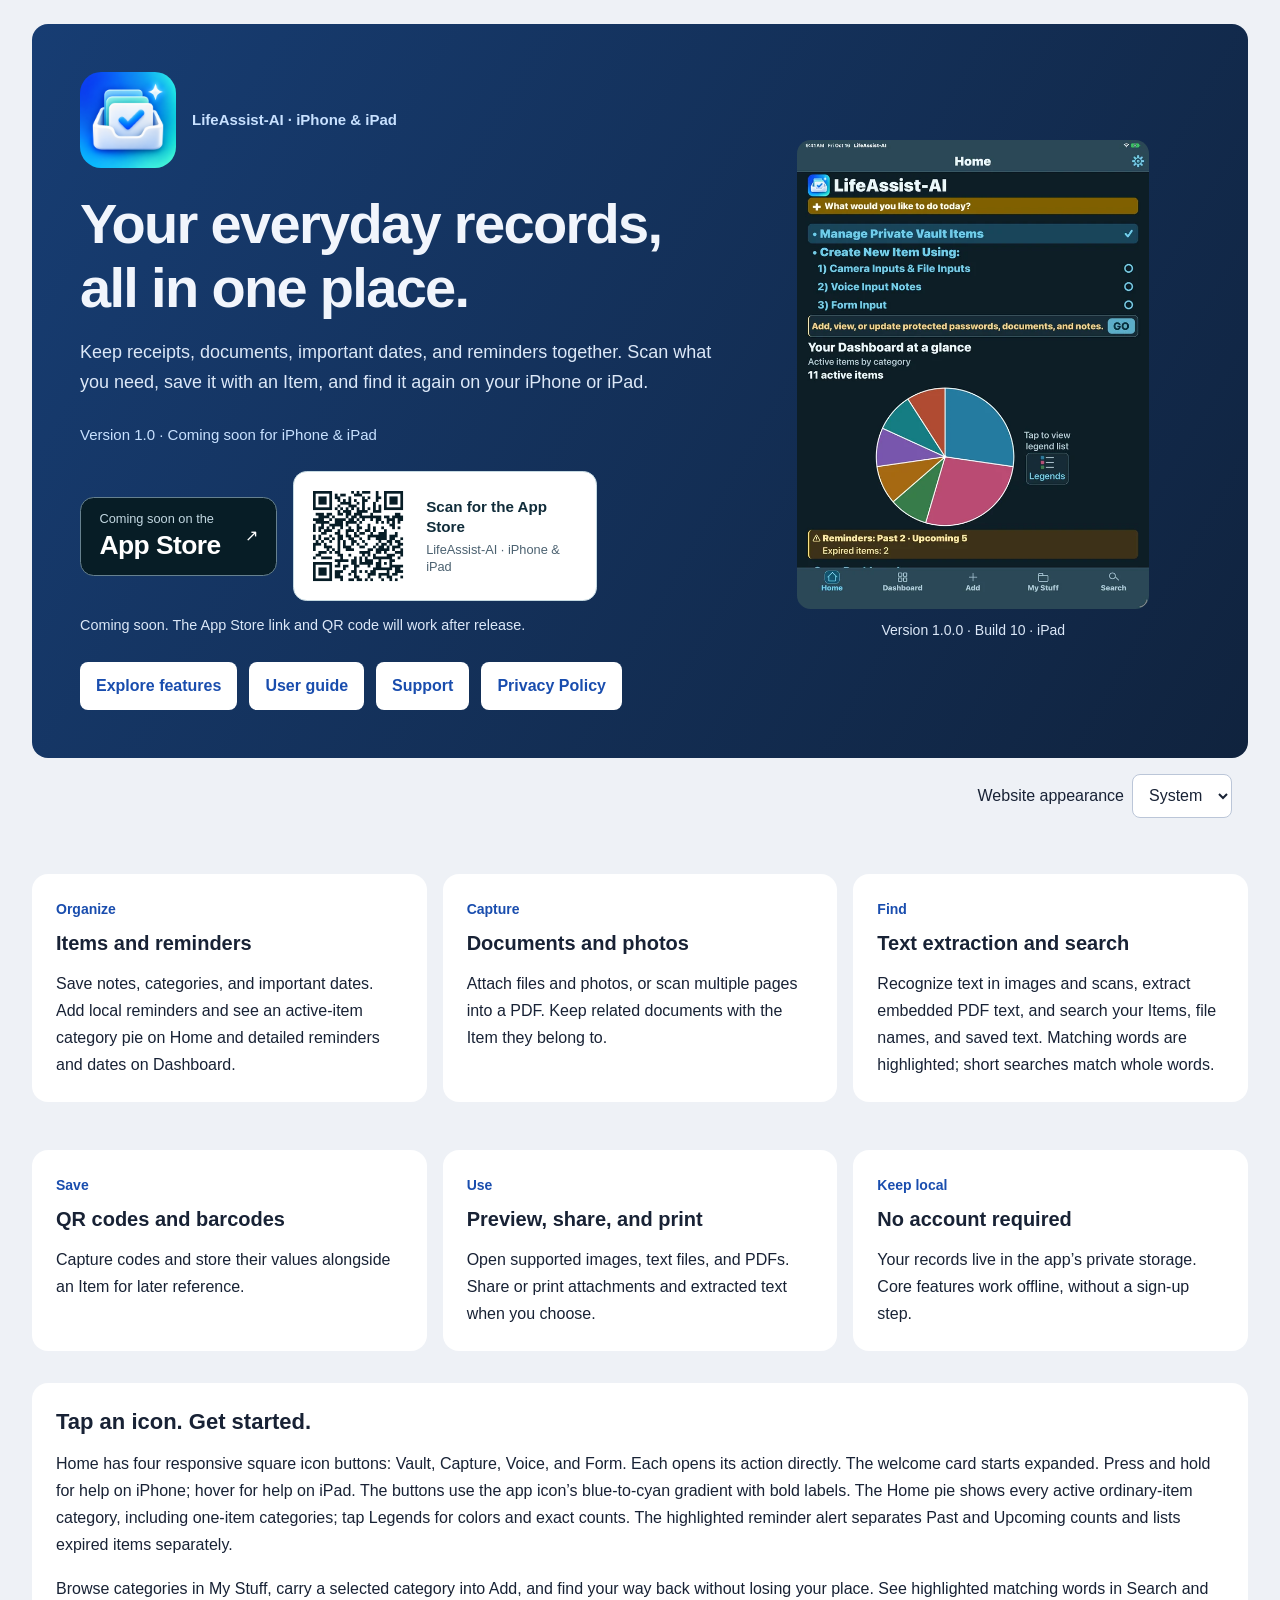
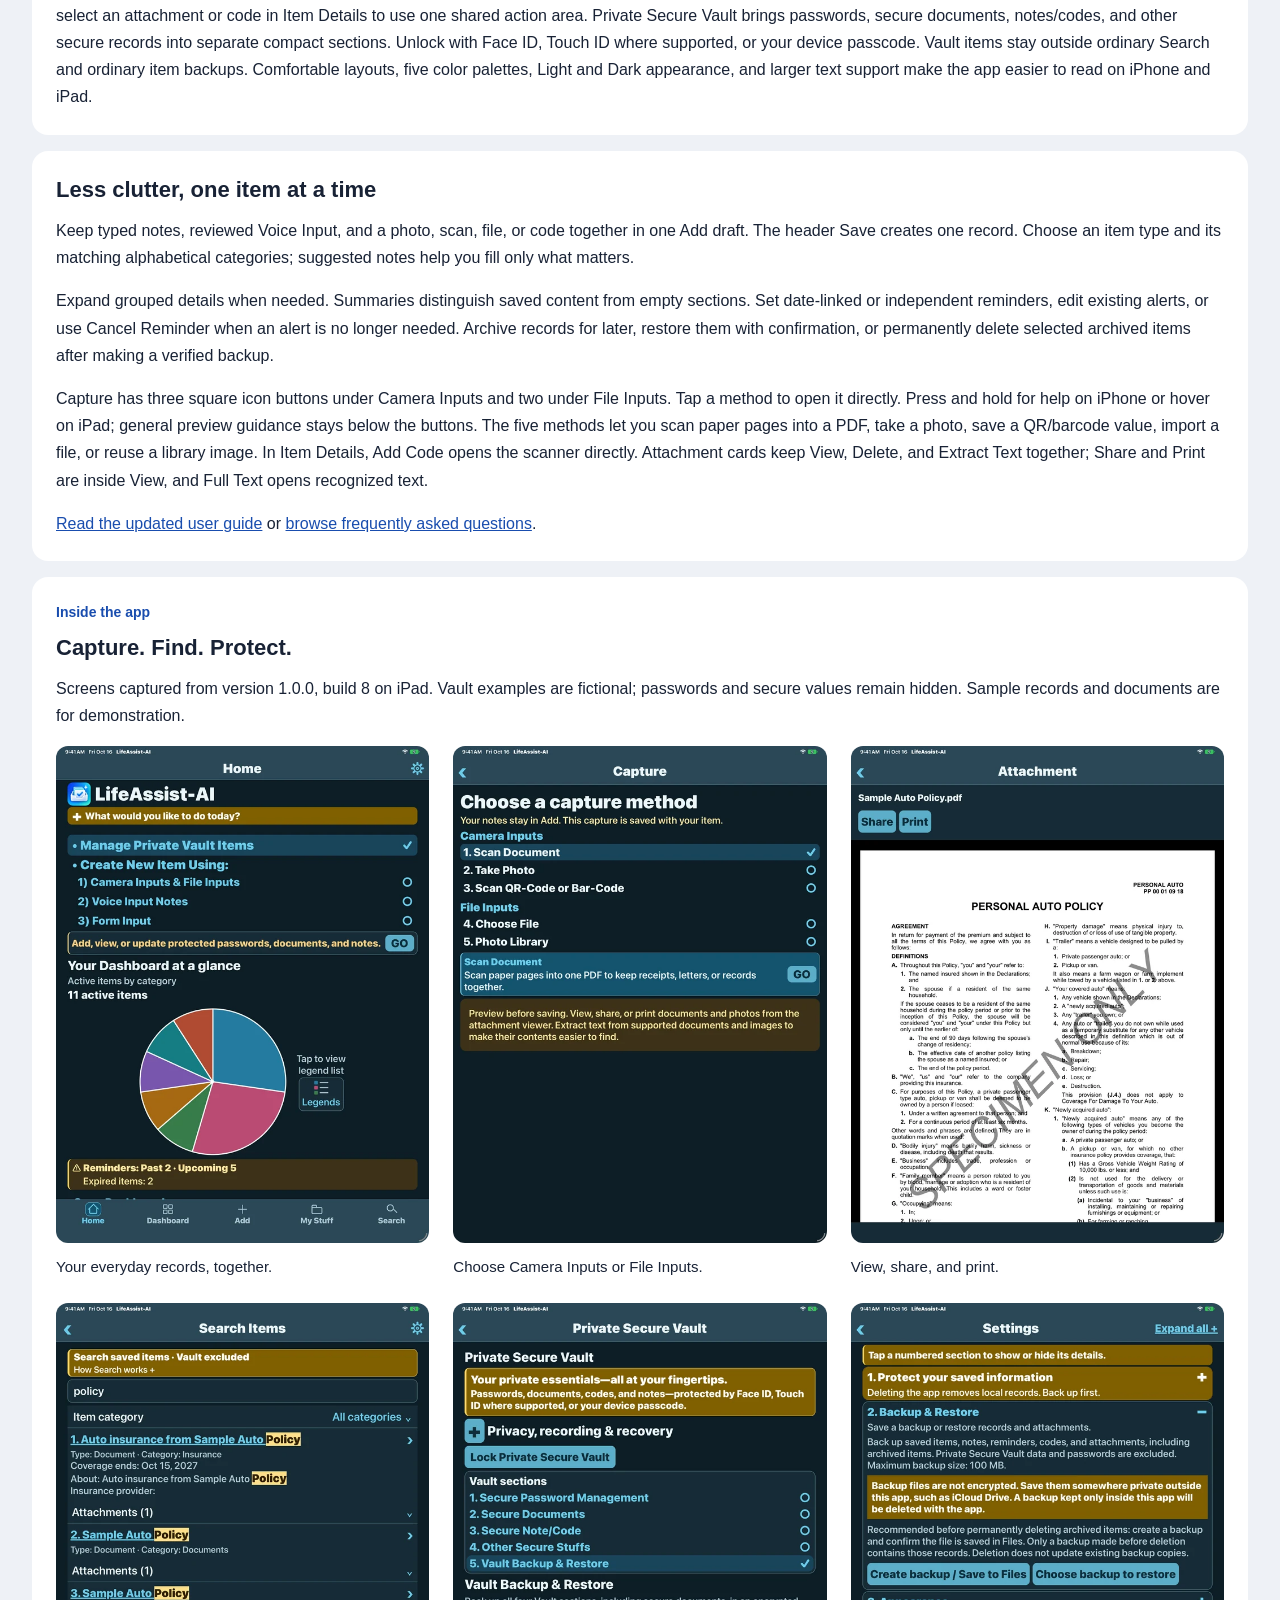
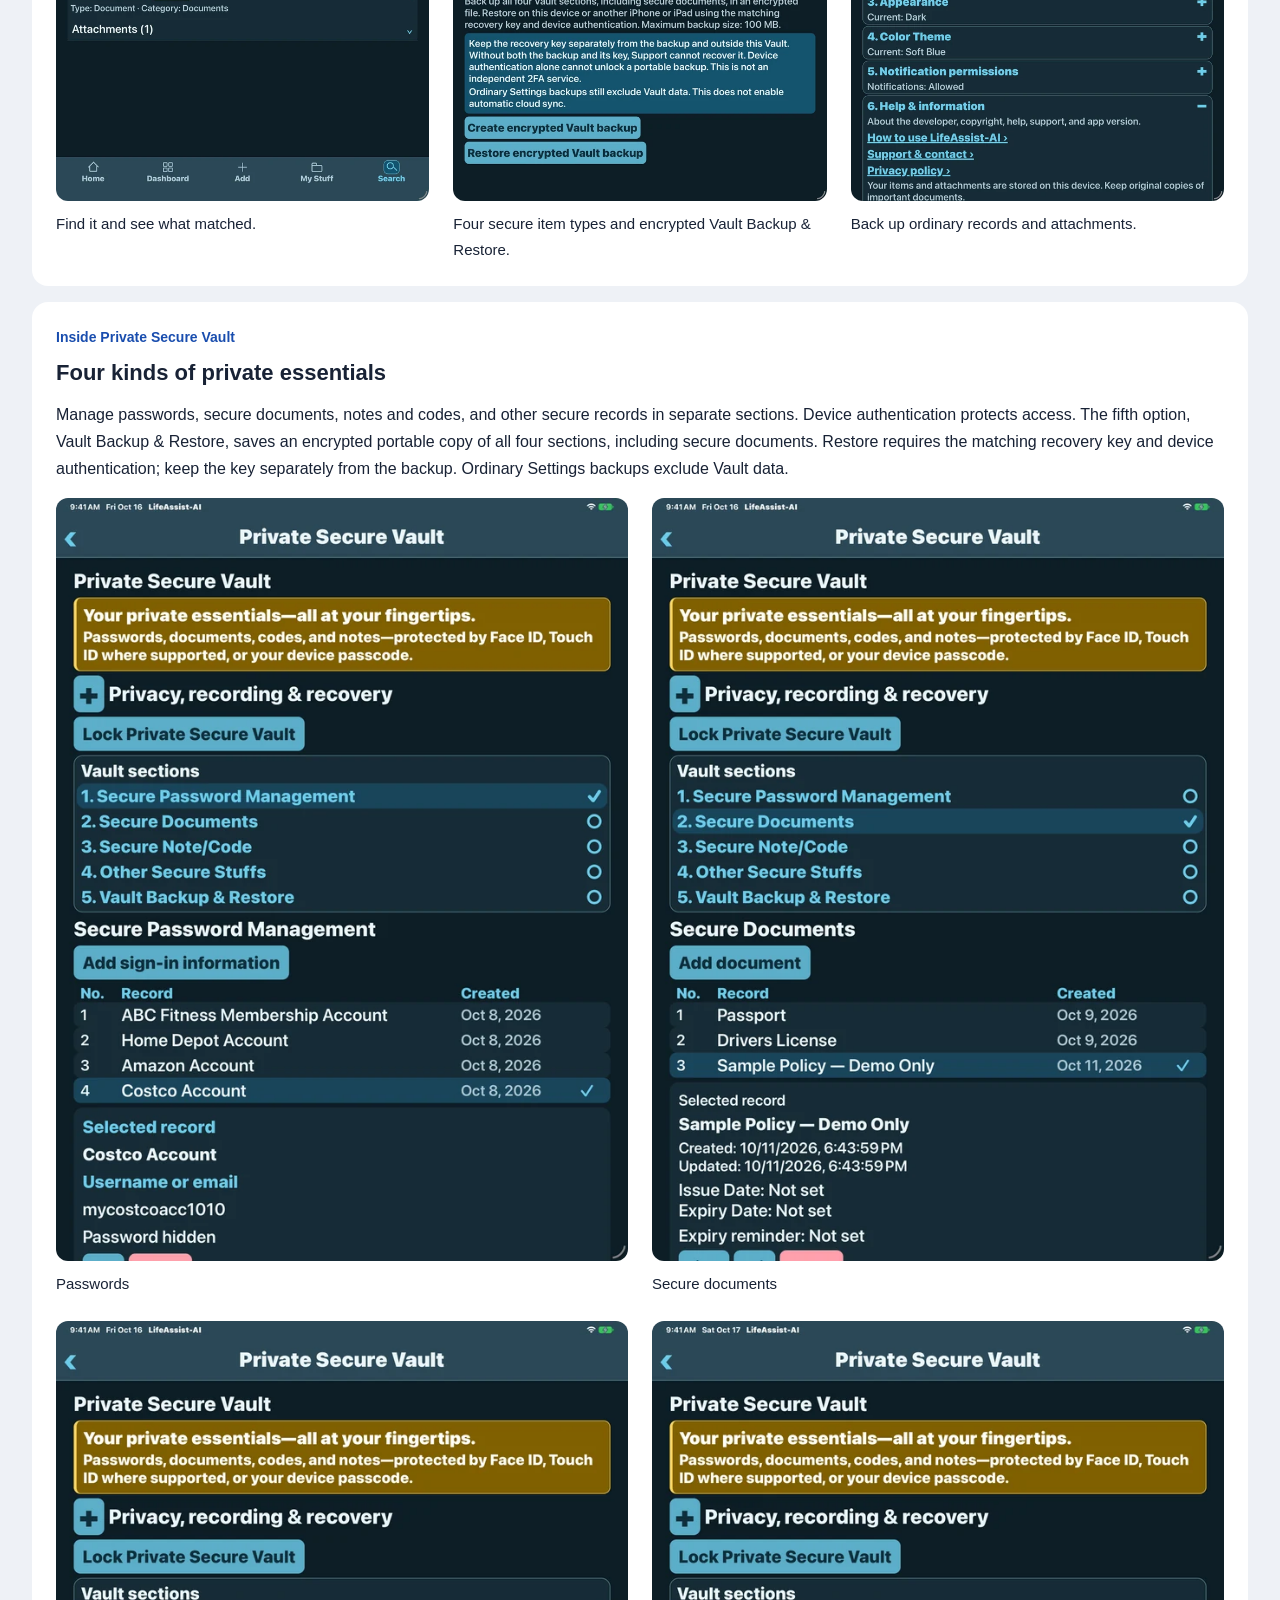
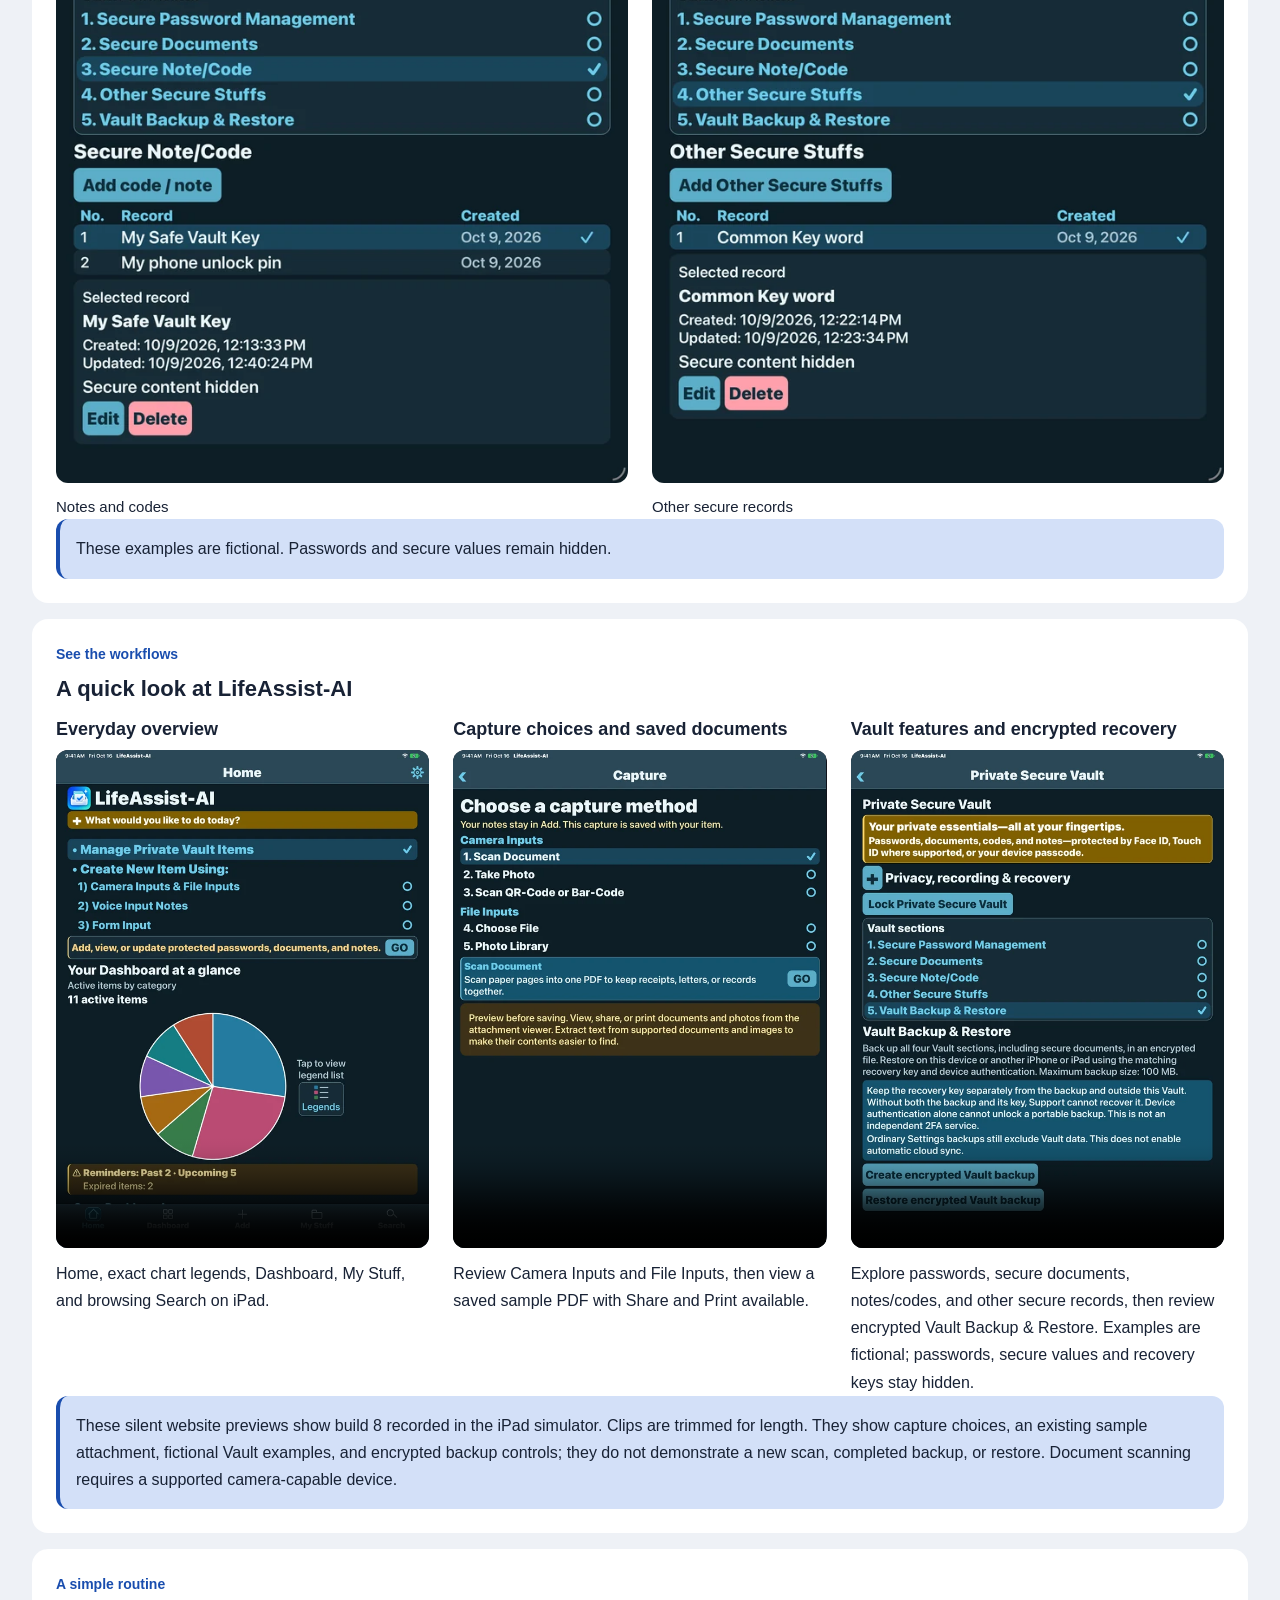
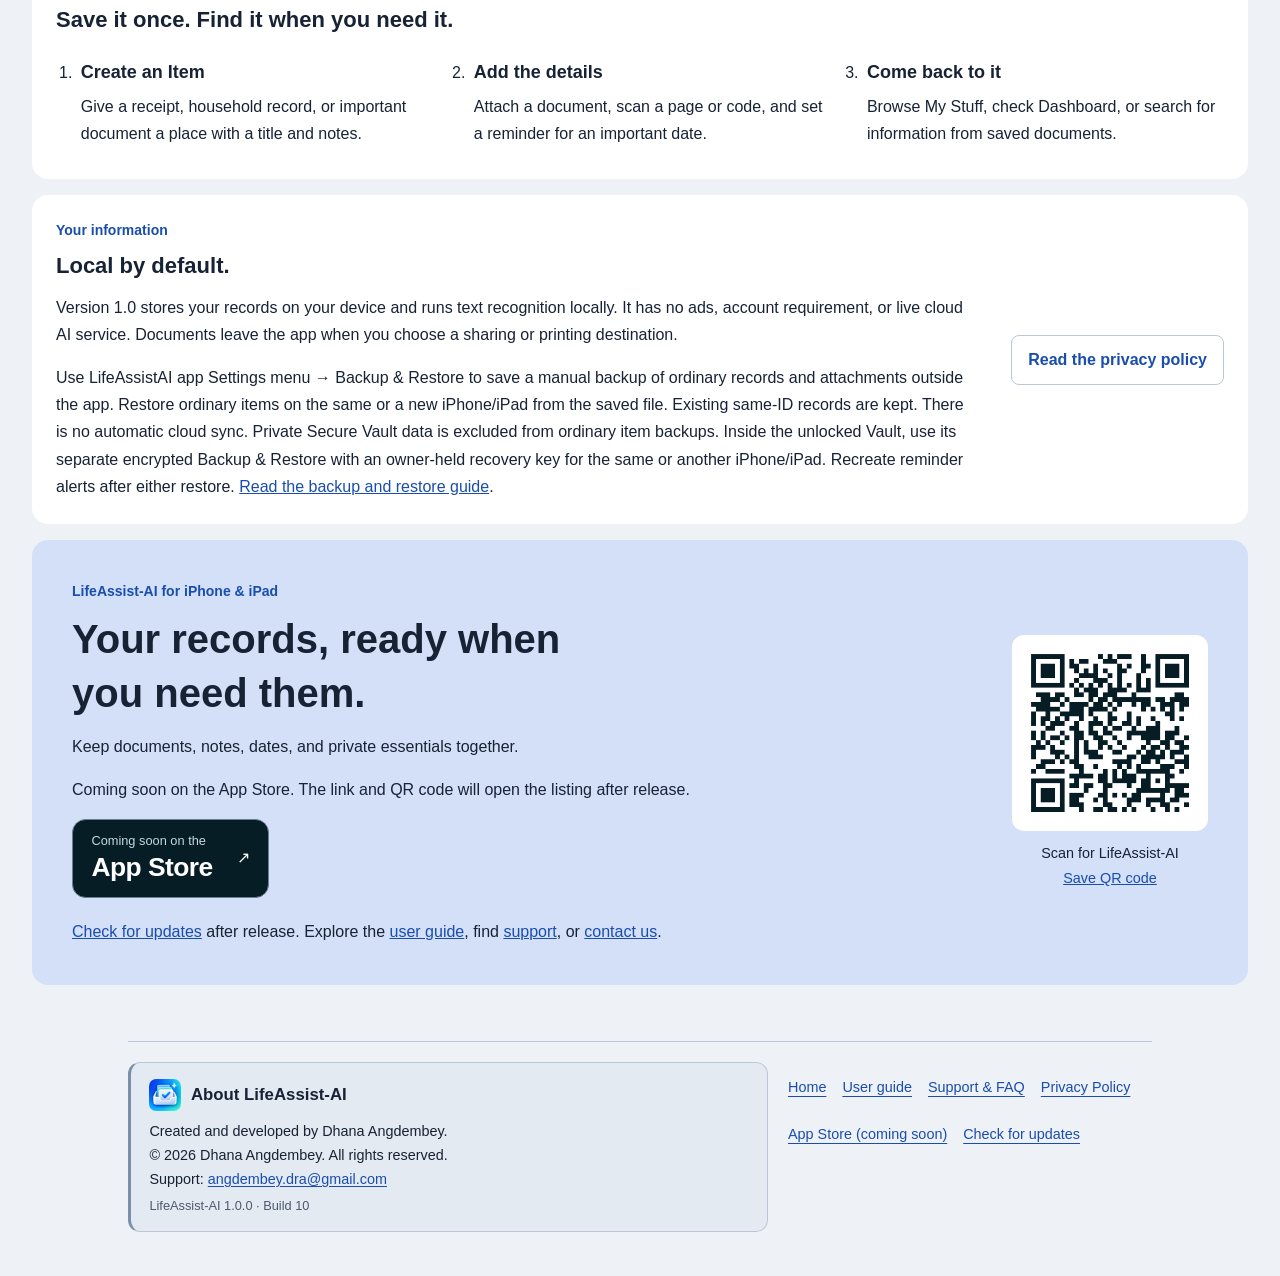
==== commit bc06f353: "Sync build 10 icon menus and device-specific help guidance" ====
--- a/docs/index.html
+++ b/docs/index.html
@@ -23,7 +23,7 @@
 <div class="page marketing-page">
 <header class="marketing-hero">
 <div class="hero-copy"><div class="hero-brand"><img class="app-icon hero-icon" src="assets/app-icon.png" width="96" height="96" alt=""><p class="eyebrow">LifeAssist-AI · iPhone &amp; iPad</p></div><h1>Your everyday records,<br>all in one place.</h1><p class="summary">Keep receipts, documents, important dates, and reminders together. Scan what you need, save it with an Item, and find it again on your iPhone or iPad.</p><p class="release-label">Version 1.0 · Coming soon for iPhone &amp; iPad</p><div class="store-hero"><div class="store-actions"><a class="store-link" href="https://apps.apple.com/app/id6818905932" aria-describedby="app-store-status"><span><small>Coming soon on the</small><strong>App Store</strong></span><span aria-hidden="true">↗</span></a><a class="store-qr-mini" href="https://apps.apple.com/app/id6818905932" aria-describedby="app-store-status"><img src="assets/app-store-qr.png" width="492" height="492" alt="QR code for LifeAssist-AI on the App Store"><span><strong>Scan for the App Store</strong><small>LifeAssist-AI · iPhone &amp; iPad</small></span></a></div><p id="app-store-status" class="store-status">Coming soon. The App Store link and QR code will work after release.</p></div><nav aria-label="Main navigation"><a href="#features">Explore features</a><a href="guide/">User guide</a><a href="support/">Support</a><a href="privacy/">Privacy Policy</a></nav></div>
-<aside class="hero-screen"><img src="assets/media/home.webp?v=build8-store-20261017" width="660" height="880" alt="LifeAssist-AI build 8 Home on iPad, showing category chart and exact reminder counts"><p>Version 1.0.0 · Build 9 · iPad</p></aside>
+<aside class="hero-screen"><img src="assets/media/home.webp?v=build8-store-20261017" width="660" height="880" alt="LifeAssist-AI build 8 Home on iPad, showing category chart and exact reminder counts"><p>Version 1.0.0 · Build 10 · iPad</p></aside>
 </header>
 <div class="appearance-control"><label for="site-appearance">Website appearance</label><select id="site-appearance"><option value="system">System</option><option value="light">Light</option><option value="dark">Dark</option></select></div>
 <main id="content">
@@ -35,13 +35,13 @@
 <article><p class="feature-label">Use</p><h2>Preview, share, and print</h2><p>Open supported images, text files, and PDFs. Share or print attachments and extracted text when you choose.</p></article>
 <article><p class="feature-label">Keep local</p><h2>No account required</h2><p>Your records live in the app’s private storage. Core features work offline, without a sign-up step.</p></article>
 </section>
-<section><h2>Choose, review, GO.</h2><p>Home starts with Manage Private Vault Items selected. Under Create New Item Using, choose Camera Inputs &amp; File Inputs, Voice Input Notes, or Form Input. A checkmark and visible explanation show what comes next. Tap GO when ready. The Home pie shows every active ordinary-item category, including one-item categories; tap Legends for colors and exact counts. The highlighted reminder alert separates Past and Upcoming counts and lists expired items separately.</p><p>Browse categories in My Stuff, carry a selected category into Add, and find your way back without losing your place. See highlighted matching words in Search and select an attachment or code in Item Details to use one shared action area. Private Secure Vault brings passwords, secure documents, notes/codes, and other secure records into separate compact sections. Unlock with Face ID, Touch ID where supported, or your device passcode. Vault items stay outside ordinary Search and ordinary item backups. Comfortable layouts, five color palettes, Light and Dark appearance, and larger text support make the app easier to read on iPhone and iPad.</p></section>
-<section><h2>Less clutter, one item at a time</h2><p>Keep typed notes, reviewed Voice Input, and a photo, scan, file, or code together in one Add draft. The header Save creates one record. Choose an item type and its matching alphabetical categories; suggested notes help you fill only what matters.</p><p>Expand grouped details when needed. Summaries distinguish saved content from empty sections. Set date-linked or independent reminders, edit existing alerts, or use Cancel Reminder when an alert is no longer needed. Archive records for later, restore them with confirmation, or permanently delete selected archived items after making a verified backup.</p><p>Capture groups Camera Inputs and File Inputs. Hollow circles mark candidate methods and a checkmark marks the selected method. Its explanation and GO appear in a tinted card below the list, with general preview guidance beneath. The five methods let you scan paper pages into a PDF, take a photo, save a QR/barcode value, import a file, or reuse a library image. In Item Details, Add Code opens the scanner directly. Attachment cards keep View, Delete, and Extract Text together; Share and Print are inside View, and Full Text opens recognized text.</p><p><a href="guide/">Read the updated user guide</a> or <a href="support/">browse frequently asked questions</a>.</p></section><section id="screens"><p class="feature-label">Inside the app</p><h2>Capture. Find. Protect.</h2><p>Screens captured from version 1.0.0, build 8 on iPad. Vault examples are fictional; passwords and secure values remain hidden. Sample records and documents are for demonstration.</p><div class="screenshot-grid"><figure><a href="assets/media/home.webp?v=build8-store-20261017"><img src="assets/media/home.webp?v=build8-store-20261017" width="660" height="880" loading="lazy" alt="Your everyday records, together."></a><figcaption>Your everyday records, together.</figcaption></figure><figure><a href="assets/media/capture.webp?v=build8-store-20261017"><img src="assets/media/capture.webp?v=build8-store-20261017" width="660" height="880" loading="lazy" alt="Choose Camera Inputs or File Inputs."></a><figcaption>Choose Camera Inputs or File Inputs.</figcaption></figure><figure><a href="assets/media/document.webp?v=build8-store-20261017"><img src="assets/media/document.webp?v=build8-store-20261017" width="660" height="880" loading="lazy" alt="View, share, and print."></a><figcaption>View, share, and print.</figcaption></figure><figure><a href="assets/media/search.webp?v=build8-store-20261017"><img src="assets/media/search.webp?v=build8-store-20261017" width="660" height="880" loading="lazy" alt="Find it and see what matched."></a><figcaption>Find it and see what matched.</figcaption></figure><figure><a href="assets/media/vault.webp?v=build8-store-20261017"><img src="assets/media/vault.webp?v=build8-store-20261017" width="660" height="880" loading="lazy" alt="Four secure item types and encrypted Vault Backup &amp; Restore."></a><figcaption>Four secure item types and encrypted Vault Backup &amp; Restore.</figcaption></figure><figure><a href="assets/media/settings.webp?v=build8-store-20261017"><img src="assets/media/settings.webp?v=build8-store-20261017" width="660" height="880" loading="lazy" alt="Back up ordinary records and attachments."></a><figcaption>Back up ordinary records and attachments.</figcaption></figure></div></section><section id="vault-features"><p class="feature-label">Inside Private Secure Vault</p><h2>Four kinds of private essentials</h2><p>Manage passwords, secure documents, notes and codes, and other secure records in separate sections. Device authentication protects access. The fifth option, Vault Backup &amp; Restore, saves an encrypted portable copy of all four sections, including secure documents. Restore requires the matching recovery key and device authentication; keep the key separately from the backup. Ordinary Settings backups exclude Vault data.</p><div class="screenshot-grid vault-screens"><figure><a href="assets/media/vault-passwords.webp?v=build8-store-20261017"><img src="assets/media/vault-passwords.webp?v=build8-store-20261017" width="660" height="880" loading="lazy" alt="Fictional password records with the password hidden"></a><figcaption>Passwords</figcaption></figure><figure><a href="assets/media/vault-documents.webp?v=build8-store-20261017"><img src="assets/media/vault-documents.webp?v=build8-store-20261017" width="660" height="880" loading="lazy" alt="Fictional secure document records with View, Edit and Delete actions"></a><figcaption>Secure documents</figcaption></figure><figure><a href="assets/media/vault-notes.webp?v=build8-store-20261017"><img src="assets/media/vault-notes.webp?v=build8-store-20261017" width="660" height="880" loading="lazy" alt="Fictional secure notes and codes with their contents hidden"></a><figcaption>Notes and codes</figcaption></figure><figure><a href="assets/media/vault-other.webp?v=build8-store-20261017"><img src="assets/media/vault-other.webp?v=build8-store-20261017" width="660" height="880" loading="lazy" alt="Fictional other secure records with their contents hidden"></a><figcaption>Other secure records</figcaption></figure></div><p class="hint">These examples are fictional. Passwords and secure values remain hidden.</p></section><section id="previews"><p class="feature-label">See the workflows</p><h2>A quick look at LifeAssist-AI</h2><div class="preview-grid"><article><h3>Everyday overview</h3><video controls playsinline preload="none" poster="assets/media/home.webp?v=build8-store-20261017" aria-label="Everyday overview app preview"><source src="assets/media/overview.mp4?v=build8-store-20261017" type="video/mp4"><a href="assets/media/overview.mp4?v=build8-store-20261017">Download the preview</a></video><p>Home, exact chart legends, Dashboard, My Stuff, and browsing Search on iPad.</p></article><article><h3>Capture choices and saved documents</h3><video controls playsinline preload="none" poster="assets/media/capture.webp?v=build8-store-20261017" aria-label="Capture choices and saved document viewer on iPad"><source src="assets/media/documents.mp4?v=build8-store-20261017" type="video/mp4"><a href="assets/media/documents.mp4?v=build8-store-20261017">Download the preview</a></video><p>Review Camera Inputs and File Inputs, then view a saved sample PDF with Share and Print available.</p></article><article><h3>Vault features and encrypted recovery</h3><video controls playsinline preload="none" poster="assets/media/vault.webp?v=build8-store-20261017" aria-label="Vault item types and encrypted backup guidance on iPad"><source src="assets/media/vault.mp4?v=build8-store-20261017" type="video/mp4"><a href="assets/media/vault.mp4?v=build8-store-20261017">Download the preview</a></video><p>Explore passwords, secure documents, notes/codes, and other secure records, then review encrypted Vault Backup &amp; Restore. Examples are fictional; passwords, secure values and recovery keys stay hidden.</p></article></div><p class="hint">These silent website previews show build 8 recorded in the iPad simulator. Clips are trimmed for length. They show capture choices, an existing sample attachment, fictional Vault examples, and encrypted backup controls; they do not demonstrate a new scan, completed backup, or restore. Document scanning requires a supported camera-capable device.</p></section>
+<section><h2>Tap an icon. Get started.</h2><p>Home has four responsive square icon buttons: Vault, Capture, Voice, and Form. Each opens its action directly. The welcome card starts expanded. Press and hold for help on iPhone; hover for help on iPad. The buttons use the app icon’s blue-to-cyan gradient with bold labels. The Home pie shows every active ordinary-item category, including one-item categories; tap Legends for colors and exact counts. The highlighted reminder alert separates Past and Upcoming counts and lists expired items separately.</p><p>Browse categories in My Stuff, carry a selected category into Add, and find your way back without losing your place. See highlighted matching words in Search and select an attachment or code in Item Details to use one shared action area. Private Secure Vault brings passwords, secure documents, notes/codes, and other secure records into separate compact sections. Unlock with Face ID, Touch ID where supported, or your device passcode. Vault items stay outside ordinary Search and ordinary item backups. Comfortable layouts, five color palettes, Light and Dark appearance, and larger text support make the app easier to read on iPhone and iPad.</p></section>
+<section><h2>Less clutter, one item at a time</h2><p>Keep typed notes, reviewed Voice Input, and a photo, scan, file, or code together in one Add draft. The header Save creates one record. Choose an item type and its matching alphabetical categories; suggested notes help you fill only what matters.</p><p>Expand grouped details when needed. Summaries distinguish saved content from empty sections. Set date-linked or independent reminders, edit existing alerts, or use Cancel Reminder when an alert is no longer needed. Archive records for later, restore them with confirmation, or permanently delete selected archived items after making a verified backup.</p><p>Capture has three square icon buttons under Camera Inputs and two under File Inputs. Tap a method to open it directly. Press and hold for help on iPhone or hover on iPad; general preview guidance stays below the buttons. The five methods let you scan paper pages into a PDF, take a photo, save a QR/barcode value, import a file, or reuse a library image. In Item Details, Add Code opens the scanner directly. Attachment cards keep View, Delete, and Extract Text together; Share and Print are inside View, and Full Text opens recognized text.</p><p><a href="guide/">Read the updated user guide</a> or <a href="support/">browse frequently asked questions</a>.</p></section><section id="screens"><p class="feature-label">Inside the app</p><h2>Capture. Find. Protect.</h2><p>Screens captured from version 1.0.0, build 8 on iPad. Vault examples are fictional; passwords and secure values remain hidden. Sample records and documents are for demonstration.</p><div class="screenshot-grid"><figure><a href="assets/media/home.webp?v=build8-store-20261017"><img src="assets/media/home.webp?v=build8-store-20261017" width="660" height="880" loading="lazy" alt="Your everyday records, together."></a><figcaption>Your everyday records, together.</figcaption></figure><figure><a href="assets/media/capture.webp?v=build8-store-20261017"><img src="assets/media/capture.webp?v=build8-store-20261017" width="660" height="880" loading="lazy" alt="Choose Camera Inputs or File Inputs."></a><figcaption>Choose Camera Inputs or File Inputs.</figcaption></figure><figure><a href="assets/media/document.webp?v=build8-store-20261017"><img src="assets/media/document.webp?v=build8-store-20261017" width="660" height="880" loading="lazy" alt="View, share, and print."></a><figcaption>View, share, and print.</figcaption></figure><figure><a href="assets/media/search.webp?v=build8-store-20261017"><img src="assets/media/search.webp?v=build8-store-20261017" width="660" height="880" loading="lazy" alt="Find it and see what matched."></a><figcaption>Find it and see what matched.</figcaption></figure><figure><a href="assets/media/vault.webp?v=build8-store-20261017"><img src="assets/media/vault.webp?v=build8-store-20261017" width="660" height="880" loading="lazy" alt="Four secure item types and encrypted Vault Backup &amp; Restore."></a><figcaption>Four secure item types and encrypted Vault Backup &amp; Restore.</figcaption></figure><figure><a href="assets/media/settings.webp?v=build8-store-20261017"><img src="assets/media/settings.webp?v=build8-store-20261017" width="660" height="880" loading="lazy" alt="Back up ordinary records and attachments."></a><figcaption>Back up ordinary records and attachments.</figcaption></figure></div></section><section id="vault-features"><p class="feature-label">Inside Private Secure Vault</p><h2>Four kinds of private essentials</h2><p>Manage passwords, secure documents, notes and codes, and other secure records in separate sections. Device authentication protects access. The fifth option, Vault Backup &amp; Restore, saves an encrypted portable copy of all four sections, including secure documents. Restore requires the matching recovery key and device authentication; keep the key separately from the backup. Ordinary Settings backups exclude Vault data.</p><div class="screenshot-grid vault-screens"><figure><a href="assets/media/vault-passwords.webp?v=build8-store-20261017"><img src="assets/media/vault-passwords.webp?v=build8-store-20261017" width="660" height="880" loading="lazy" alt="Fictional password records with the password hidden"></a><figcaption>Passwords</figcaption></figure><figure><a href="assets/media/vault-documents.webp?v=build8-store-20261017"><img src="assets/media/vault-documents.webp?v=build8-store-20261017" width="660" height="880" loading="lazy" alt="Fictional secure document records with View, Edit and Delete actions"></a><figcaption>Secure documents</figcaption></figure><figure><a href="assets/media/vault-notes.webp?v=build8-store-20261017"><img src="assets/media/vault-notes.webp?v=build8-store-20261017" width="660" height="880" loading="lazy" alt="Fictional secure notes and codes with their contents hidden"></a><figcaption>Notes and codes</figcaption></figure><figure><a href="assets/media/vault-other.webp?v=build8-store-20261017"><img src="assets/media/vault-other.webp?v=build8-store-20261017" width="660" height="880" loading="lazy" alt="Fictional other secure records with their contents hidden"></a><figcaption>Other secure records</figcaption></figure></div><p class="hint">These examples are fictional. Passwords and secure values remain hidden.</p></section><section id="previews"><p class="feature-label">See the workflows</p><h2>A quick look at LifeAssist-AI</h2><div class="preview-grid"><article><h3>Everyday overview</h3><video controls playsinline preload="none" poster="assets/media/home.webp?v=build8-store-20261017" aria-label="Everyday overview app preview"><source src="assets/media/overview.mp4?v=build8-store-20261017" type="video/mp4"><a href="assets/media/overview.mp4?v=build8-store-20261017">Download the preview</a></video><p>Home, exact chart legends, Dashboard, My Stuff, and browsing Search on iPad.</p></article><article><h3>Capture choices and saved documents</h3><video controls playsinline preload="none" poster="assets/media/capture.webp?v=build8-store-20261017" aria-label="Capture choices and saved document viewer on iPad"><source src="assets/media/documents.mp4?v=build8-store-20261017" type="video/mp4"><a href="assets/media/documents.mp4?v=build8-store-20261017">Download the preview</a></video><p>Review Camera Inputs and File Inputs, then view a saved sample PDF with Share and Print available.</p></article><article><h3>Vault features and encrypted recovery</h3><video controls playsinline preload="none" poster="assets/media/vault.webp?v=build8-store-20261017" aria-label="Vault item types and encrypted backup guidance on iPad"><source src="assets/media/vault.mp4?v=build8-store-20261017" type="video/mp4"><a href="assets/media/vault.mp4?v=build8-store-20261017">Download the preview</a></video><p>Explore passwords, secure documents, notes/codes, and other secure records, then review encrypted Vault Backup &amp; Restore. Examples are fictional; passwords, secure values and recovery keys stay hidden.</p></article></div><p class="hint">These silent website previews show build 8 recorded in the iPad simulator. Clips are trimmed for length. They show capture choices, an existing sample attachment, fictional Vault examples, and encrypted backup controls; they do not demonstrate a new scan, completed backup, or restore. Document scanning requires a supported camera-capable device.</p></section>
 <section class="workflow"><p class="feature-label">A simple routine</p><h2>Save it once. Find it when you need it.</h2><ol><li><h3>Create an Item</h3><p>Give a receipt, household record, or important document a place with a title and notes.</p></li><li><h3>Add the details</h3><p>Attach a document, scan a page or code, and set a reminder for an important date.</p></li><li><h3>Come back to it</h3><p>Browse My Stuff, check Dashboard, or search for information from saved documents.</p></li></ol></section>
 <section class="privacy-feature"><div><p class="feature-label">Your information</p><h2>Local by default.</h2><p>Version 1.0 stores your records on your device and runs text recognition locally. It has no ads, account requirement, or live cloud AI service. Documents leave the app when you choose a sharing or printing destination.</p><p>Use LifeAssistAI app Settings menu → Backup &amp; Restore to save a manual backup of ordinary records and attachments outside the app. Restore ordinary items on the same or a new iPhone/iPad from the saved file. Existing same-ID records are kept. There is no automatic cloud sync. Private Secure Vault data is excluded from ordinary item backups. Inside the unlocked Vault, use its separate encrypted Backup &amp; Restore with an owner-held recovery key for the same or another iPhone/iPad. Recreate reminder alerts after either restore. <a href="guide/#vault-backup">Read the backup and restore guide</a>.</p></div><a class="button-link" href="privacy/">Read the privacy policy</a></section>
 <section class="release-section store-release" aria-labelledby="store-title"><div><p class="feature-label">LifeAssist-AI for iPhone &amp; iPad</p><h2 id="store-title">Your records, ready when you need them.</h2><p>Keep documents, notes, dates, and private essentials together.</p><p id="store-release-status">Coming soon on the App Store. The link and QR code will open the listing after release.</p><a class="store-link" href="https://apps.apple.com/app/id6818905932" aria-describedby="store-release-status"><span><small>Coming soon on the</small><strong>App Store</strong></span><span aria-hidden="true">↗</span></a><p class="store-help"><a href="https://apps.apple.com/app/id6818905932">Check for updates</a> after release. Explore the <a href="guide/">user guide</a>, find <a href="support/">support</a>, or <a href="mailto:angdembey.dra@gmail.com?subject=LifeAssist-AI">contact us</a>.</p></div><figure class="store-qr-large"><a href="https://apps.apple.com/app/id6818905932" aria-describedby="store-release-status"><img src="assets/app-store-qr.png" width="492" height="492" loading="lazy" alt="Scan to open LifeAssist-AI’s App Store listing after release"></a><figcaption>Scan for LifeAssist-AI<br><a href="assets/app-store-qr.png" download="LifeAssist-AI-App-Store-QR.png">Save QR code</a></figcaption></figure></section>
 </main>
-<footer class="site-footer"><div class="about-card" aria-labelledby="about-title"><div class="about-heading"><img src="assets/app-icon.png" width="32" height="32" alt=""><h2 id="about-title">About LifeAssist-AI</h2></div><div class="about-details"><p>Created and developed by Dhana Angdembey.</p><p>© 2026 Dhana Angdembey. All rights reserved.</p><p>Support: <a href="mailto:angdembey.dra@gmail.com">angdembey.dra@gmail.com</a></p><p class="about-version">LifeAssist-AI 1.0.0 · Build 9</p></div></div><nav class="footer-links" aria-label="Footer navigation"><a href="./">Home</a><a href="guide/">User guide</a><a href="support/">Support &amp; FAQ</a><a href="privacy/">Privacy Policy</a><a href="https://apps.apple.com/app/id6818905932">App Store (coming soon)</a><a href="https://apps.apple.com/app/id6818905932">Check for updates</a></nav></footer>
+<footer class="site-footer"><div class="about-card" aria-labelledby="about-title"><div class="about-heading"><img src="assets/app-icon.png" width="32" height="32" alt=""><h2 id="about-title">About LifeAssist-AI</h2></div><div class="about-details"><p>Created and developed by Dhana Angdembey.</p><p>© 2026 Dhana Angdembey. All rights reserved.</p><p>Support: <a href="mailto:angdembey.dra@gmail.com">angdembey.dra@gmail.com</a></p><p class="about-version">LifeAssist-AI 1.0.0 · Build 10</p></div></div><nav class="footer-links" aria-label="Footer navigation"><a href="./">Home</a><a href="guide/">User guide</a><a href="support/">Support &amp; FAQ</a><a href="privacy/">Privacy Policy</a><a href="https://apps.apple.com/app/id6818905932">App Store (coming soon)</a><a href="https://apps.apple.com/app/id6818905932">Check for updates</a></nav></footer>
 </div>
 </body>
 </html>
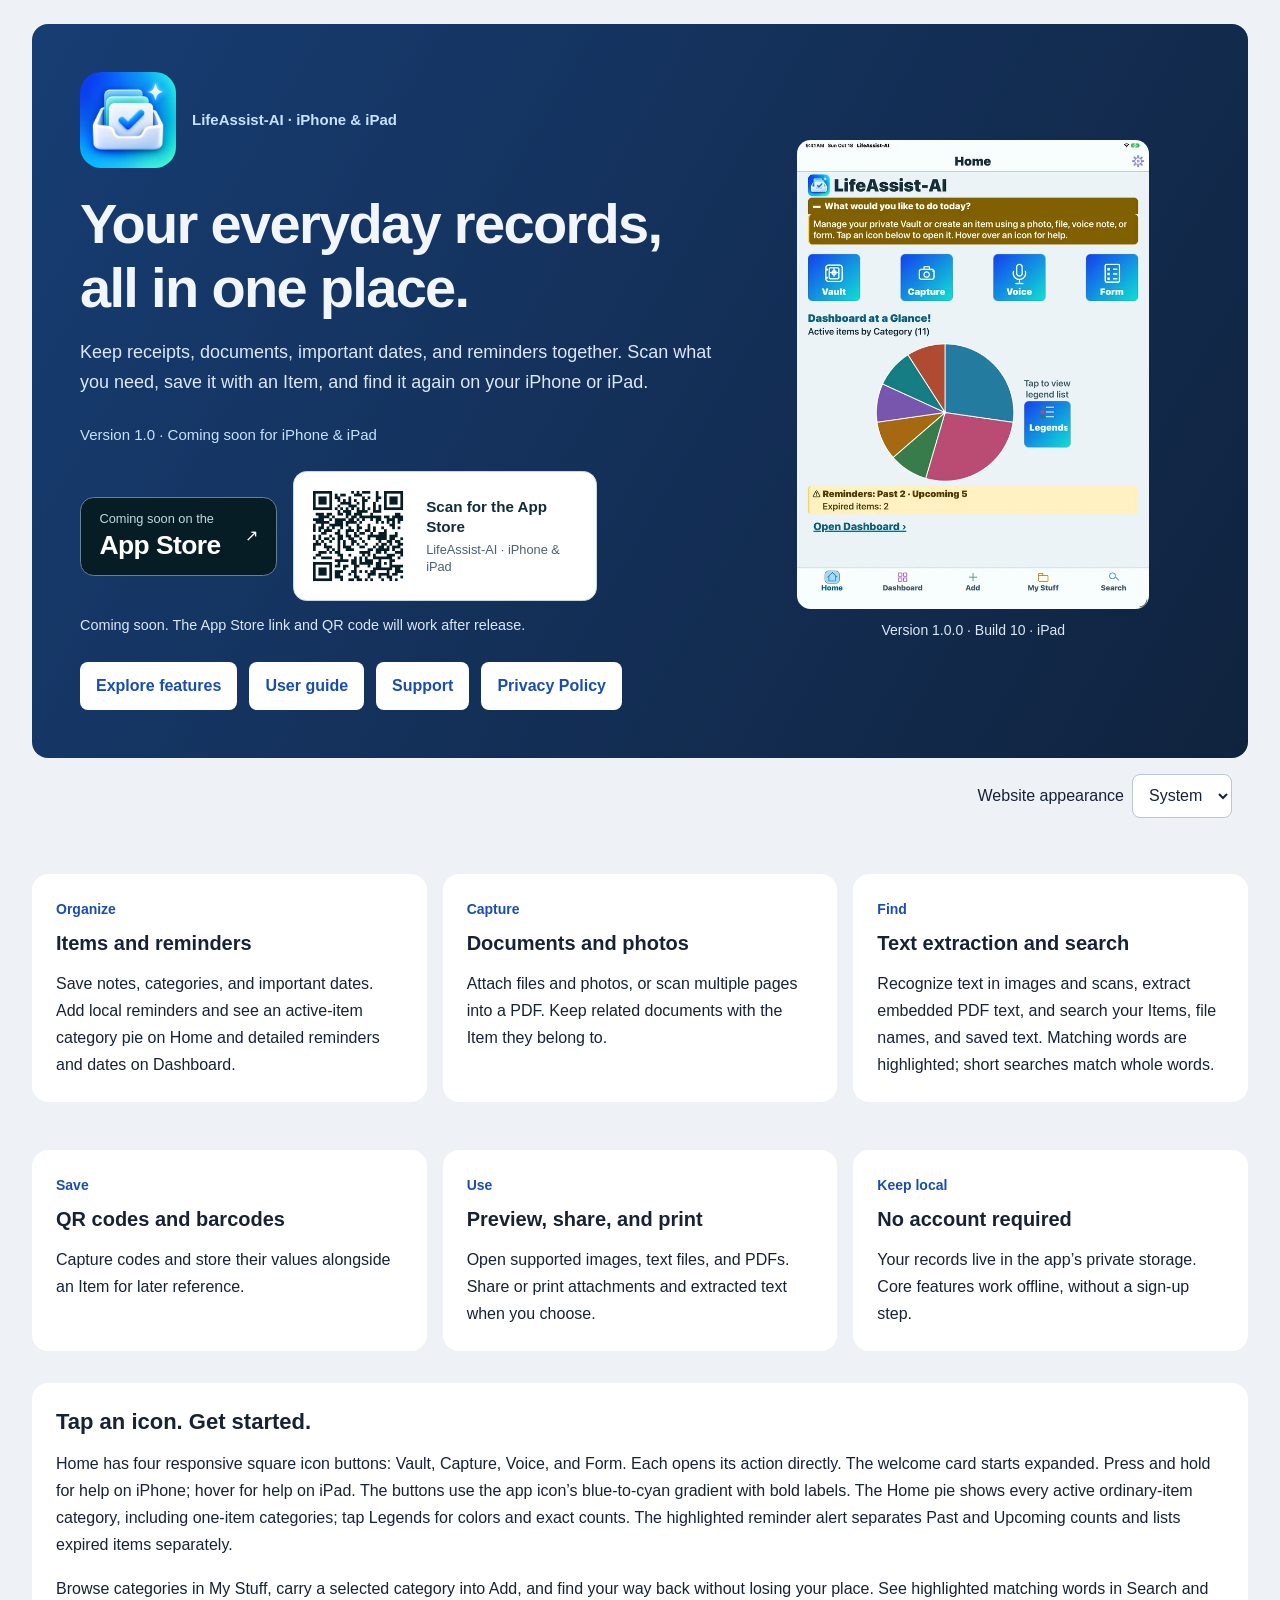
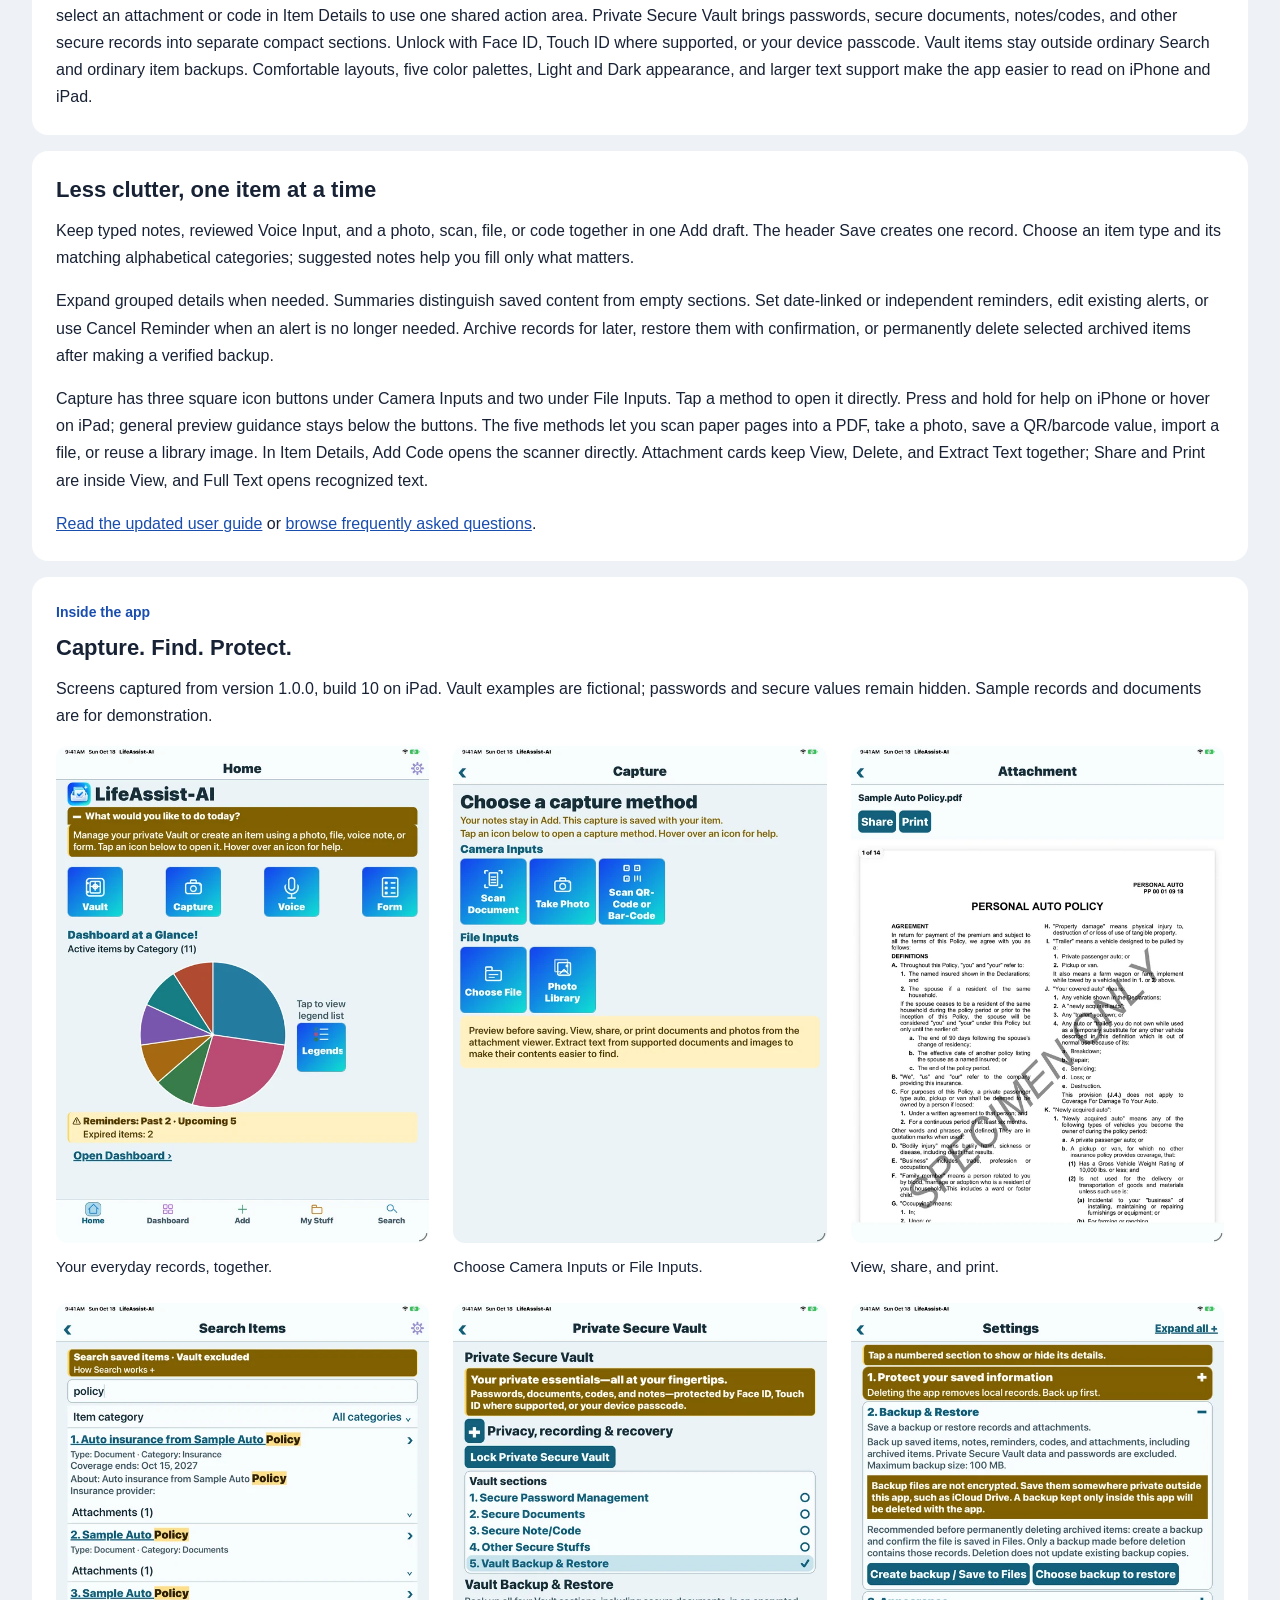
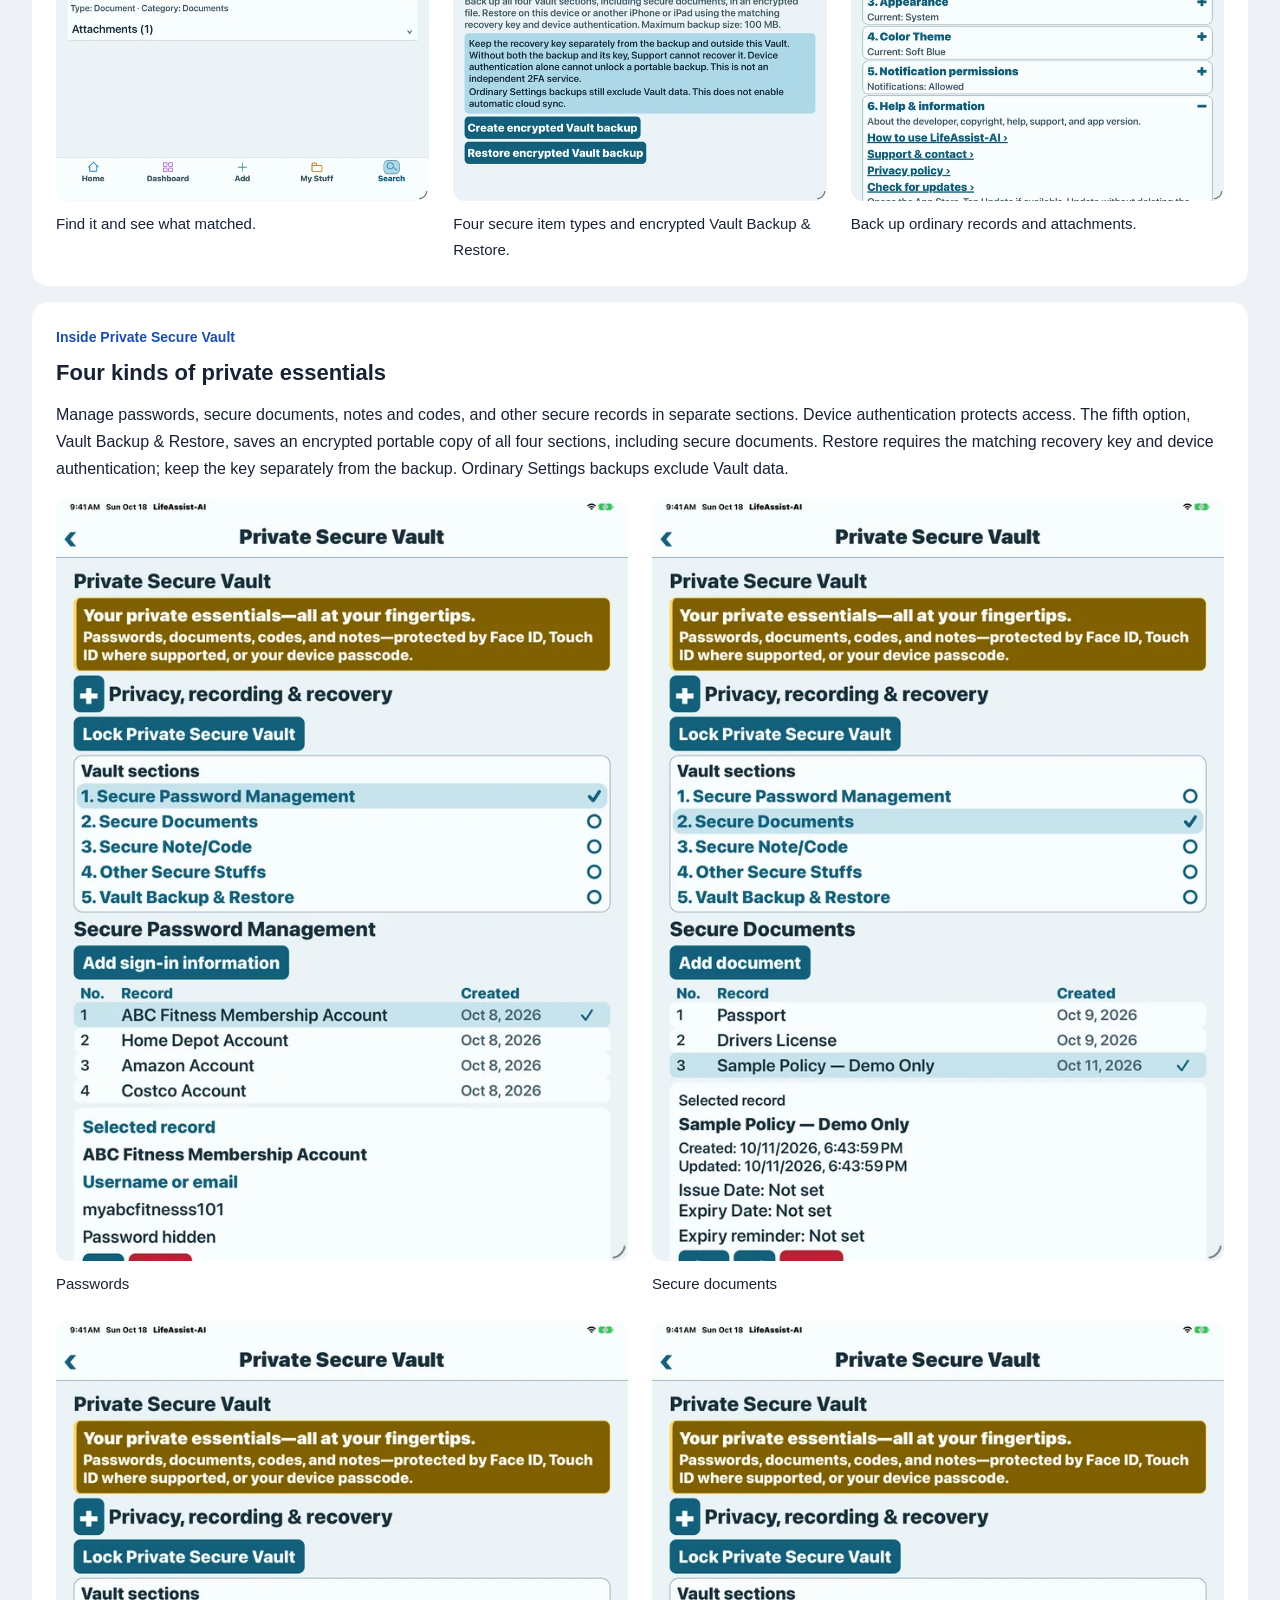
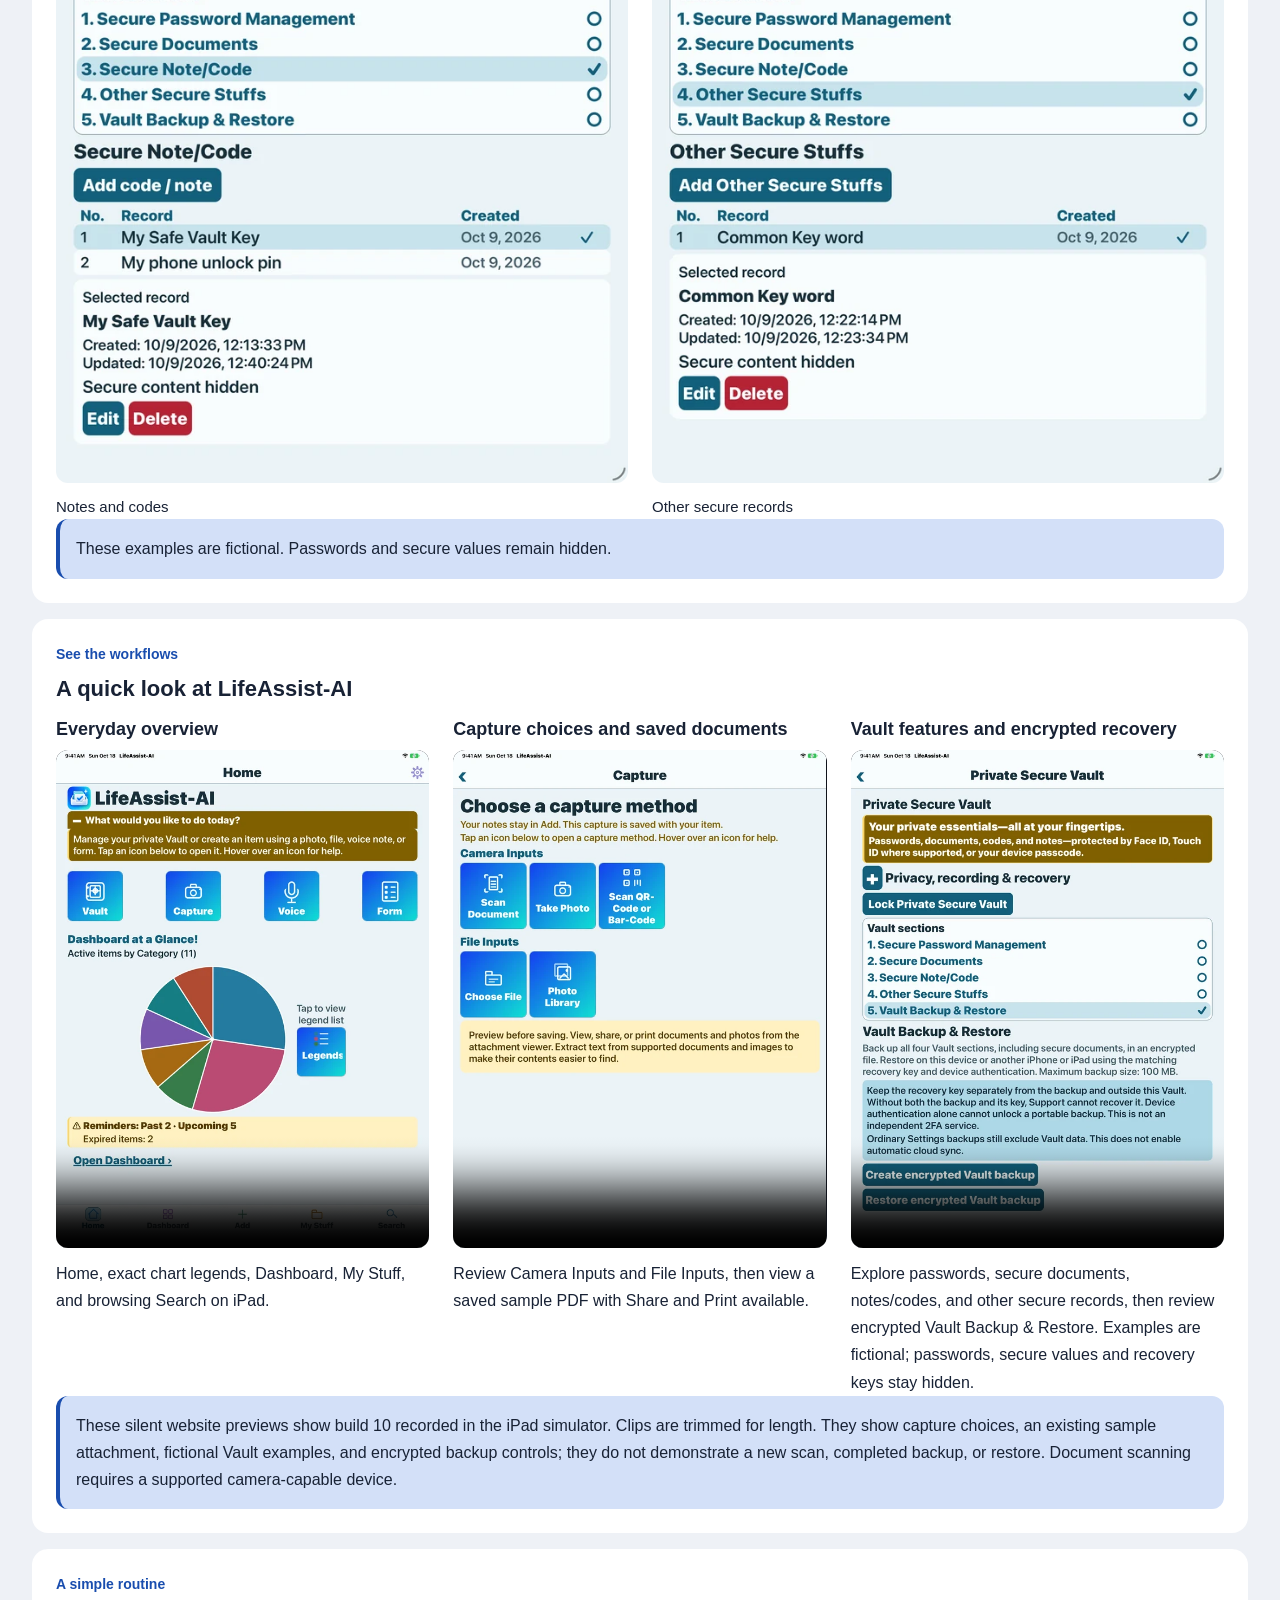
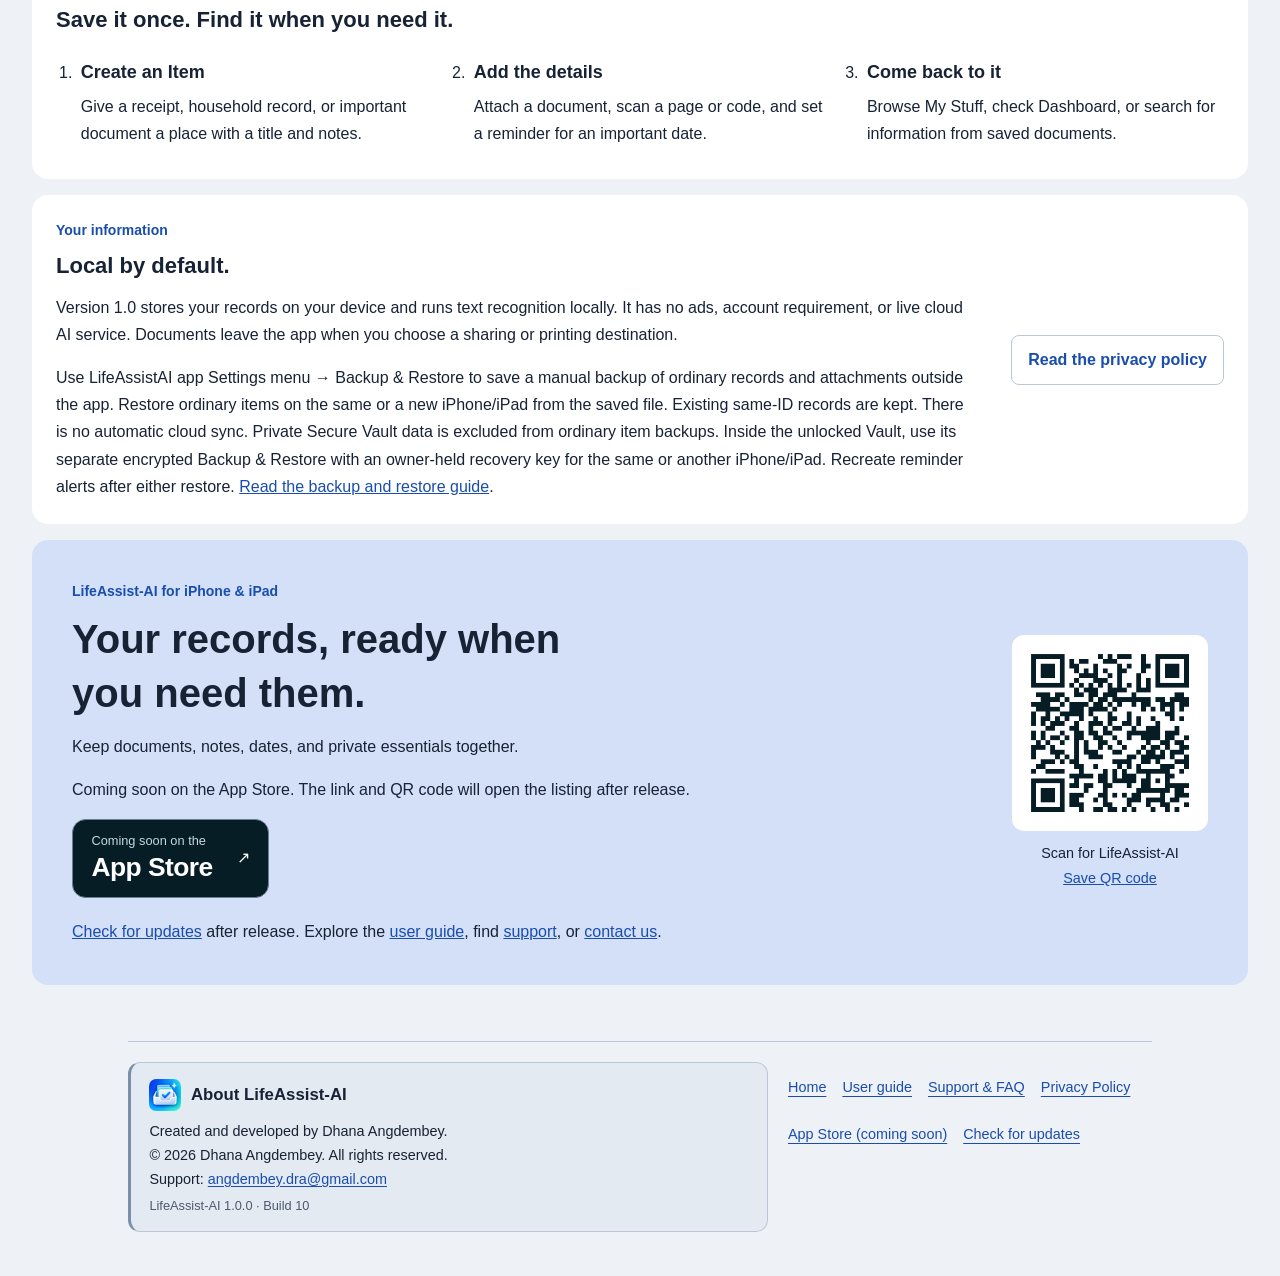
==== commit 96c4358e: "Refresh site screenshots and previews from build 10" ====
--- a/docs/index.html
+++ b/docs/index.html
@@ -14,7 +14,7 @@
 <meta name="twitter:card" content="summary">
 <meta name="twitter:image" content="https://angdembey.github.io/ai-life-assistant-site/assets/app-icon.png">
 <script src="appearance.js"></script>
-<link rel="stylesheet" href="styles.css?v=build8-site-polish-20261017">
+<link rel="stylesheet" href="styles.css?v=build10-site-polish-20261018">
 <meta property="og:title" content="LifeAssist-AI">
 <meta property="og:description" content="Your everyday records, together on your iPhone or iPad.">
 </head>
@@ -23,7 +23,7 @@
 <div class="page marketing-page">
 <header class="marketing-hero">
 <div class="hero-copy"><div class="hero-brand"><img class="app-icon hero-icon" src="assets/app-icon.png" width="96" height="96" alt=""><p class="eyebrow">LifeAssist-AI · iPhone &amp; iPad</p></div><h1>Your everyday records,<br>all in one place.</h1><p class="summary">Keep receipts, documents, important dates, and reminders together. Scan what you need, save it with an Item, and find it again on your iPhone or iPad.</p><p class="release-label">Version 1.0 · Coming soon for iPhone &amp; iPad</p><div class="store-hero"><div class="store-actions"><a class="store-link" href="https://apps.apple.com/app/id6818905932" aria-describedby="app-store-status"><span><small>Coming soon on the</small><strong>App Store</strong></span><span aria-hidden="true">↗</span></a><a class="store-qr-mini" href="https://apps.apple.com/app/id6818905932" aria-describedby="app-store-status"><img src="assets/app-store-qr.png" width="492" height="492" alt="QR code for LifeAssist-AI on the App Store"><span><strong>Scan for the App Store</strong><small>LifeAssist-AI · iPhone &amp; iPad</small></span></a></div><p id="app-store-status" class="store-status">Coming soon. The App Store link and QR code will work after release.</p></div><nav aria-label="Main navigation"><a href="#features">Explore features</a><a href="guide/">User guide</a><a href="support/">Support</a><a href="privacy/">Privacy Policy</a></nav></div>
-<aside class="hero-screen"><img src="assets/media/home.webp?v=build8-store-20261017" width="660" height="880" alt="LifeAssist-AI build 8 Home on iPad, showing category chart and exact reminder counts"><p>Version 1.0.0 · Build 10 · iPad</p></aside>
+<aside class="hero-screen"><img src="assets/media/home.webp?v=build10-store-20261018" width="660" height="880" alt="LifeAssist-AI build 10 Home on iPad, showing category chart and exact reminder counts"><p>Version 1.0.0 · Build 10 · iPad</p></aside>
 </header>
 <div class="appearance-control"><label for="site-appearance">Website appearance</label><select id="site-appearance"><option value="system">System</option><option value="light">Light</option><option value="dark">Dark</option></select></div>
 <main id="content">
@@ -36,7 +36,7 @@
 <article><p class="feature-label">Keep local</p><h2>No account required</h2><p>Your records live in the app’s private storage. Core features work offline, without a sign-up step.</p></article>
 </section>
 <section><h2>Tap an icon. Get started.</h2><p>Home has four responsive square icon buttons: Vault, Capture, Voice, and Form. Each opens its action directly. The welcome card starts expanded. Press and hold for help on iPhone; hover for help on iPad. The buttons use the app icon’s blue-to-cyan gradient with bold labels. The Home pie shows every active ordinary-item category, including one-item categories; tap Legends for colors and exact counts. The highlighted reminder alert separates Past and Upcoming counts and lists expired items separately.</p><p>Browse categories in My Stuff, carry a selected category into Add, and find your way back without losing your place. See highlighted matching words in Search and select an attachment or code in Item Details to use one shared action area. Private Secure Vault brings passwords, secure documents, notes/codes, and other secure records into separate compact sections. Unlock with Face ID, Touch ID where supported, or your device passcode. Vault items stay outside ordinary Search and ordinary item backups. Comfortable layouts, five color palettes, Light and Dark appearance, and larger text support make the app easier to read on iPhone and iPad.</p></section>
-<section><h2>Less clutter, one item at a time</h2><p>Keep typed notes, reviewed Voice Input, and a photo, scan, file, or code together in one Add draft. The header Save creates one record. Choose an item type and its matching alphabetical categories; suggested notes help you fill only what matters.</p><p>Expand grouped details when needed. Summaries distinguish saved content from empty sections. Set date-linked or independent reminders, edit existing alerts, or use Cancel Reminder when an alert is no longer needed. Archive records for later, restore them with confirmation, or permanently delete selected archived items after making a verified backup.</p><p>Capture has three square icon buttons under Camera Inputs and two under File Inputs. Tap a method to open it directly. Press and hold for help on iPhone or hover on iPad; general preview guidance stays below the buttons. The five methods let you scan paper pages into a PDF, take a photo, save a QR/barcode value, import a file, or reuse a library image. In Item Details, Add Code opens the scanner directly. Attachment cards keep View, Delete, and Extract Text together; Share and Print are inside View, and Full Text opens recognized text.</p><p><a href="guide/">Read the updated user guide</a> or <a href="support/">browse frequently asked questions</a>.</p></section><section id="screens"><p class="feature-label">Inside the app</p><h2>Capture. Find. Protect.</h2><p>Screens captured from version 1.0.0, build 8 on iPad. Vault examples are fictional; passwords and secure values remain hidden. Sample records and documents are for demonstration.</p><div class="screenshot-grid"><figure><a href="assets/media/home.webp?v=build8-store-20261017"><img src="assets/media/home.webp?v=build8-store-20261017" width="660" height="880" loading="lazy" alt="Your everyday records, together."></a><figcaption>Your everyday records, together.</figcaption></figure><figure><a href="assets/media/capture.webp?v=build8-store-20261017"><img src="assets/media/capture.webp?v=build8-store-20261017" width="660" height="880" loading="lazy" alt="Choose Camera Inputs or File Inputs."></a><figcaption>Choose Camera Inputs or File Inputs.</figcaption></figure><figure><a href="assets/media/document.webp?v=build8-store-20261017"><img src="assets/media/document.webp?v=build8-store-20261017" width="660" height="880" loading="lazy" alt="View, share, and print."></a><figcaption>View, share, and print.</figcaption></figure><figure><a href="assets/media/search.webp?v=build8-store-20261017"><img src="assets/media/search.webp?v=build8-store-20261017" width="660" height="880" loading="lazy" alt="Find it and see what matched."></a><figcaption>Find it and see what matched.</figcaption></figure><figure><a href="assets/media/vault.webp?v=build8-store-20261017"><img src="assets/media/vault.webp?v=build8-store-20261017" width="660" height="880" loading="lazy" alt="Four secure item types and encrypted Vault Backup &amp; Restore."></a><figcaption>Four secure item types and encrypted Vault Backup &amp; Restore.</figcaption></figure><figure><a href="assets/media/settings.webp?v=build8-store-20261017"><img src="assets/media/settings.webp?v=build8-store-20261017" width="660" height="880" loading="lazy" alt="Back up ordinary records and attachments."></a><figcaption>Back up ordinary records and attachments.</figcaption></figure></div></section><section id="vault-features"><p class="feature-label">Inside Private Secure Vault</p><h2>Four kinds of private essentials</h2><p>Manage passwords, secure documents, notes and codes, and other secure records in separate sections. Device authentication protects access. The fifth option, Vault Backup &amp; Restore, saves an encrypted portable copy of all four sections, including secure documents. Restore requires the matching recovery key and device authentication; keep the key separately from the backup. Ordinary Settings backups exclude Vault data.</p><div class="screenshot-grid vault-screens"><figure><a href="assets/media/vault-passwords.webp?v=build8-store-20261017"><img src="assets/media/vault-passwords.webp?v=build8-store-20261017" width="660" height="880" loading="lazy" alt="Fictional password records with the password hidden"></a><figcaption>Passwords</figcaption></figure><figure><a href="assets/media/vault-documents.webp?v=build8-store-20261017"><img src="assets/media/vault-documents.webp?v=build8-store-20261017" width="660" height="880" loading="lazy" alt="Fictional secure document records with View, Edit and Delete actions"></a><figcaption>Secure documents</figcaption></figure><figure><a href="assets/media/vault-notes.webp?v=build8-store-20261017"><img src="assets/media/vault-notes.webp?v=build8-store-20261017" width="660" height="880" loading="lazy" alt="Fictional secure notes and codes with their contents hidden"></a><figcaption>Notes and codes</figcaption></figure><figure><a href="assets/media/vault-other.webp?v=build8-store-20261017"><img src="assets/media/vault-other.webp?v=build8-store-20261017" width="660" height="880" loading="lazy" alt="Fictional other secure records with their contents hidden"></a><figcaption>Other secure records</figcaption></figure></div><p class="hint">These examples are fictional. Passwords and secure values remain hidden.</p></section><section id="previews"><p class="feature-label">See the workflows</p><h2>A quick look at LifeAssist-AI</h2><div class="preview-grid"><article><h3>Everyday overview</h3><video controls playsinline preload="none" poster="assets/media/home.webp?v=build8-store-20261017" aria-label="Everyday overview app preview"><source src="assets/media/overview.mp4?v=build8-store-20261017" type="video/mp4"><a href="assets/media/overview.mp4?v=build8-store-20261017">Download the preview</a></video><p>Home, exact chart legends, Dashboard, My Stuff, and browsing Search on iPad.</p></article><article><h3>Capture choices and saved documents</h3><video controls playsinline preload="none" poster="assets/media/capture.webp?v=build8-store-20261017" aria-label="Capture choices and saved document viewer on iPad"><source src="assets/media/documents.mp4?v=build8-store-20261017" type="video/mp4"><a href="assets/media/documents.mp4?v=build8-store-20261017">Download the preview</a></video><p>Review Camera Inputs and File Inputs, then view a saved sample PDF with Share and Print available.</p></article><article><h3>Vault features and encrypted recovery</h3><video controls playsinline preload="none" poster="assets/media/vault.webp?v=build8-store-20261017" aria-label="Vault item types and encrypted backup guidance on iPad"><source src="assets/media/vault.mp4?v=build8-store-20261017" type="video/mp4"><a href="assets/media/vault.mp4?v=build8-store-20261017">Download the preview</a></video><p>Explore passwords, secure documents, notes/codes, and other secure records, then review encrypted Vault Backup &amp; Restore. Examples are fictional; passwords, secure values and recovery keys stay hidden.</p></article></div><p class="hint">These silent website previews show build 8 recorded in the iPad simulator. Clips are trimmed for length. They show capture choices, an existing sample attachment, fictional Vault examples, and encrypted backup controls; they do not demonstrate a new scan, completed backup, or restore. Document scanning requires a supported camera-capable device.</p></section>
+<section><h2>Less clutter, one item at a time</h2><p>Keep typed notes, reviewed Voice Input, and a photo, scan, file, or code together in one Add draft. The header Save creates one record. Choose an item type and its matching alphabetical categories; suggested notes help you fill only what matters.</p><p>Expand grouped details when needed. Summaries distinguish saved content from empty sections. Set date-linked or independent reminders, edit existing alerts, or use Cancel Reminder when an alert is no longer needed. Archive records for later, restore them with confirmation, or permanently delete selected archived items after making a verified backup.</p><p>Capture has three square icon buttons under Camera Inputs and two under File Inputs. Tap a method to open it directly. Press and hold for help on iPhone or hover on iPad; general preview guidance stays below the buttons. The five methods let you scan paper pages into a PDF, take a photo, save a QR/barcode value, import a file, or reuse a library image. In Item Details, Add Code opens the scanner directly. Attachment cards keep View, Delete, and Extract Text together; Share and Print are inside View, and Full Text opens recognized text.</p><p><a href="guide/">Read the updated user guide</a> or <a href="support/">browse frequently asked questions</a>.</p></section><section id="screens"><p class="feature-label">Inside the app</p><h2>Capture. Find. Protect.</h2><p>Screens captured from version 1.0.0, build 10 on iPad. Vault examples are fictional; passwords and secure values remain hidden. Sample records and documents are for demonstration.</p><div class="screenshot-grid"><figure><a href="assets/media/home.webp?v=build10-store-20261018"><img src="assets/media/home.webp?v=build10-store-20261018" width="660" height="880" loading="lazy" alt="Your everyday records, together."></a><figcaption>Your everyday records, together.</figcaption></figure><figure><a href="assets/media/capture.webp?v=build10-store-20261018"><img src="assets/media/capture.webp?v=build10-store-20261018" width="660" height="880" loading="lazy" alt="Choose Camera Inputs or File Inputs."></a><figcaption>Choose Camera Inputs or File Inputs.</figcaption></figure><figure><a href="assets/media/document.webp?v=build10-store-20261018"><img src="assets/media/document.webp?v=build10-store-20261018" width="660" height="880" loading="lazy" alt="View, share, and print."></a><figcaption>View, share, and print.</figcaption></figure><figure><a href="assets/media/search.webp?v=build10-store-20261018"><img src="assets/media/search.webp?v=build10-store-20261018" width="660" height="880" loading="lazy" alt="Find it and see what matched."></a><figcaption>Find it and see what matched.</figcaption></figure><figure><a href="assets/media/vault.webp?v=build10-store-20261018"><img src="assets/media/vault.webp?v=build10-store-20261018" width="660" height="880" loading="lazy" alt="Four secure item types and encrypted Vault Backup &amp; Restore."></a><figcaption>Four secure item types and encrypted Vault Backup &amp; Restore.</figcaption></figure><figure><a href="assets/media/settings.webp?v=build10-store-20261018"><img src="assets/media/settings.webp?v=build10-store-20261018" width="660" height="880" loading="lazy" alt="Back up ordinary records and attachments."></a><figcaption>Back up ordinary records and attachments.</figcaption></figure></div></section><section id="vault-features"><p class="feature-label">Inside Private Secure Vault</p><h2>Four kinds of private essentials</h2><p>Manage passwords, secure documents, notes and codes, and other secure records in separate sections. Device authentication protects access. The fifth option, Vault Backup &amp; Restore, saves an encrypted portable copy of all four sections, including secure documents. Restore requires the matching recovery key and device authentication; keep the key separately from the backup. Ordinary Settings backups exclude Vault data.</p><div class="screenshot-grid vault-screens"><figure><a href="assets/media/vault-passwords.webp?v=build10-store-20261018"><img src="assets/media/vault-passwords.webp?v=build10-store-20261018" width="660" height="880" loading="lazy" alt="Fictional password records with the password hidden"></a><figcaption>Passwords</figcaption></figure><figure><a href="assets/media/vault-documents.webp?v=build10-store-20261018"><img src="assets/media/vault-documents.webp?v=build10-store-20261018" width="660" height="880" loading="lazy" alt="Fictional secure document records with View, Edit and Delete actions"></a><figcaption>Secure documents</figcaption></figure><figure><a href="assets/media/vault-notes.webp?v=build10-store-20261018"><img src="assets/media/vault-notes.webp?v=build10-store-20261018" width="660" height="880" loading="lazy" alt="Fictional secure notes and codes with their contents hidden"></a><figcaption>Notes and codes</figcaption></figure><figure><a href="assets/media/vault-other.webp?v=build10-store-20261018"><img src="assets/media/vault-other.webp?v=build10-store-20261018" width="660" height="880" loading="lazy" alt="Fictional other secure records with their contents hidden"></a><figcaption>Other secure records</figcaption></figure></div><p class="hint">These examples are fictional. Passwords and secure values remain hidden.</p></section><section id="previews"><p class="feature-label">See the workflows</p><h2>A quick look at LifeAssist-AI</h2><div class="preview-grid"><article><h3>Everyday overview</h3><video controls playsinline preload="none" poster="assets/media/home.webp?v=build10-store-20261018" aria-label="Everyday overview app preview"><source src="assets/media/overview.mp4?v=build10-store-20261018" type="video/mp4"><a href="assets/media/overview.mp4?v=build10-store-20261018">Download the preview</a></video><p>Home, exact chart legends, Dashboard, My Stuff, and browsing Search on iPad.</p></article><article><h3>Capture choices and saved documents</h3><video controls playsinline preload="none" poster="assets/media/capture.webp?v=build10-store-20261018" aria-label="Capture choices and saved document viewer on iPad"><source src="assets/media/documents.mp4?v=build10-store-20261018" type="video/mp4"><a href="assets/media/documents.mp4?v=build10-store-20261018">Download the preview</a></video><p>Review Camera Inputs and File Inputs, then view a saved sample PDF with Share and Print available.</p></article><article><h3>Vault features and encrypted recovery</h3><video controls playsinline preload="none" poster="assets/media/vault.webp?v=build10-store-20261018" aria-label="Vault item types and encrypted backup guidance on iPad"><source src="assets/media/vault.mp4?v=build10-store-20261018" type="video/mp4"><a href="assets/media/vault.mp4?v=build10-store-20261018">Download the preview</a></video><p>Explore passwords, secure documents, notes/codes, and other secure records, then review encrypted Vault Backup &amp; Restore. Examples are fictional; passwords, secure values and recovery keys stay hidden.</p></article></div><p class="hint">These silent website previews show build 10 recorded in the iPad simulator. Clips are trimmed for length. They show capture choices, an existing sample attachment, fictional Vault examples, and encrypted backup controls; they do not demonstrate a new scan, completed backup, or restore. Document scanning requires a supported camera-capable device.</p></section>
 <section class="workflow"><p class="feature-label">A simple routine</p><h2>Save it once. Find it when you need it.</h2><ol><li><h3>Create an Item</h3><p>Give a receipt, household record, or important document a place with a title and notes.</p></li><li><h3>Add the details</h3><p>Attach a document, scan a page or code, and set a reminder for an important date.</p></li><li><h3>Come back to it</h3><p>Browse My Stuff, check Dashboard, or search for information from saved documents.</p></li></ol></section>
 <section class="privacy-feature"><div><p class="feature-label">Your information</p><h2>Local by default.</h2><p>Version 1.0 stores your records on your device and runs text recognition locally. It has no ads, account requirement, or live cloud AI service. Documents leave the app when you choose a sharing or printing destination.</p><p>Use LifeAssistAI app Settings menu → Backup &amp; Restore to save a manual backup of ordinary records and attachments outside the app. Restore ordinary items on the same or a new iPhone/iPad from the saved file. Existing same-ID records are kept. There is no automatic cloud sync. Private Secure Vault data is excluded from ordinary item backups. Inside the unlocked Vault, use its separate encrypted Backup &amp; Restore with an owner-held recovery key for the same or another iPhone/iPad. Recreate reminder alerts after either restore. <a href="guide/#vault-backup">Read the backup and restore guide</a>.</p></div><a class="button-link" href="privacy/">Read the privacy policy</a></section>
 <section class="release-section store-release" aria-labelledby="store-title"><div><p class="feature-label">LifeAssist-AI for iPhone &amp; iPad</p><h2 id="store-title">Your records, ready when you need them.</h2><p>Keep documents, notes, dates, and private essentials together.</p><p id="store-release-status">Coming soon on the App Store. The link and QR code will open the listing after release.</p><a class="store-link" href="https://apps.apple.com/app/id6818905932" aria-describedby="store-release-status"><span><small>Coming soon on the</small><strong>App Store</strong></span><span aria-hidden="true">↗</span></a><p class="store-help"><a href="https://apps.apple.com/app/id6818905932">Check for updates</a> after release. Explore the <a href="guide/">user guide</a>, find <a href="support/">support</a>, or <a href="mailto:angdembey.dra@gmail.com?subject=LifeAssist-AI">contact us</a>.</p></div><figure class="store-qr-large"><a href="https://apps.apple.com/app/id6818905932" aria-describedby="store-release-status"><img src="assets/app-store-qr.png" width="492" height="492" loading="lazy" alt="Scan to open LifeAssist-AI’s App Store listing after release"></a><figcaption>Scan for LifeAssist-AI<br><a href="assets/app-store-qr.png" download="LifeAssist-AI-App-Store-QR.png">Save QR code</a></figcaption></figure></section>
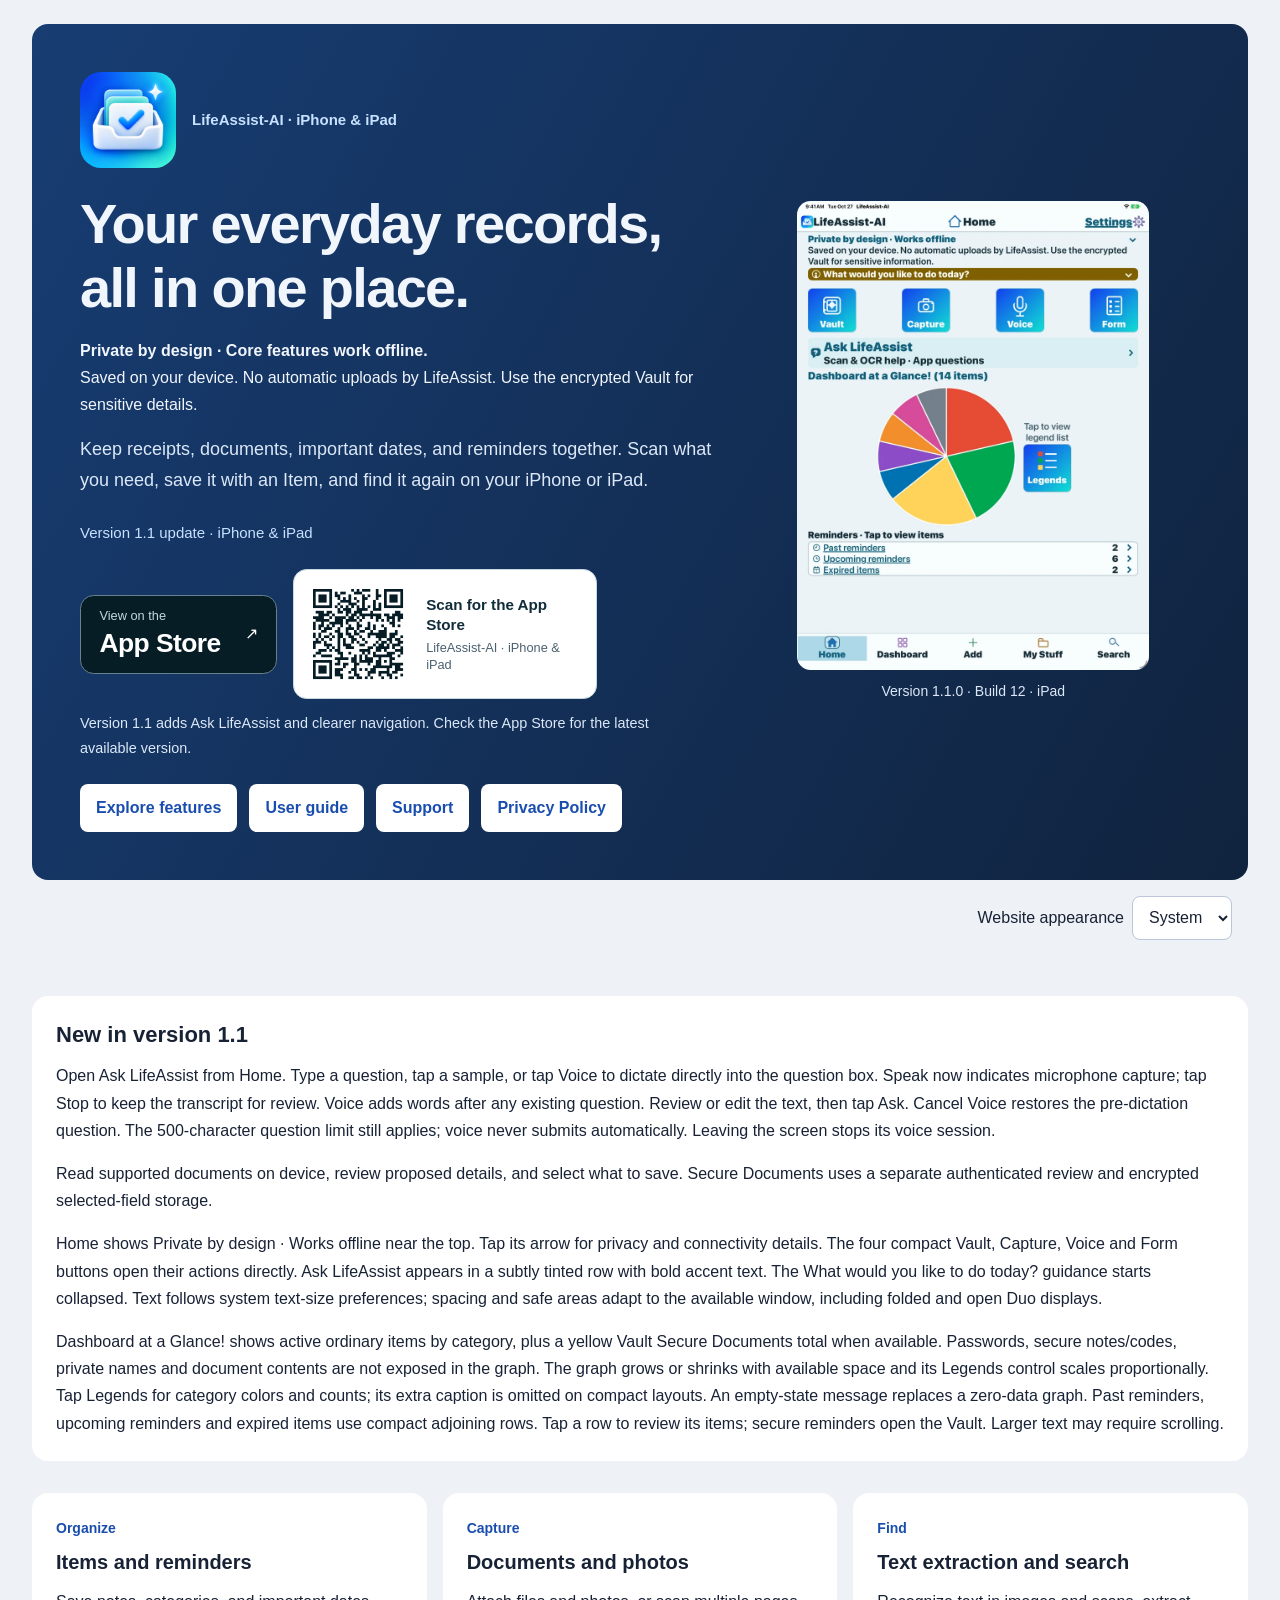
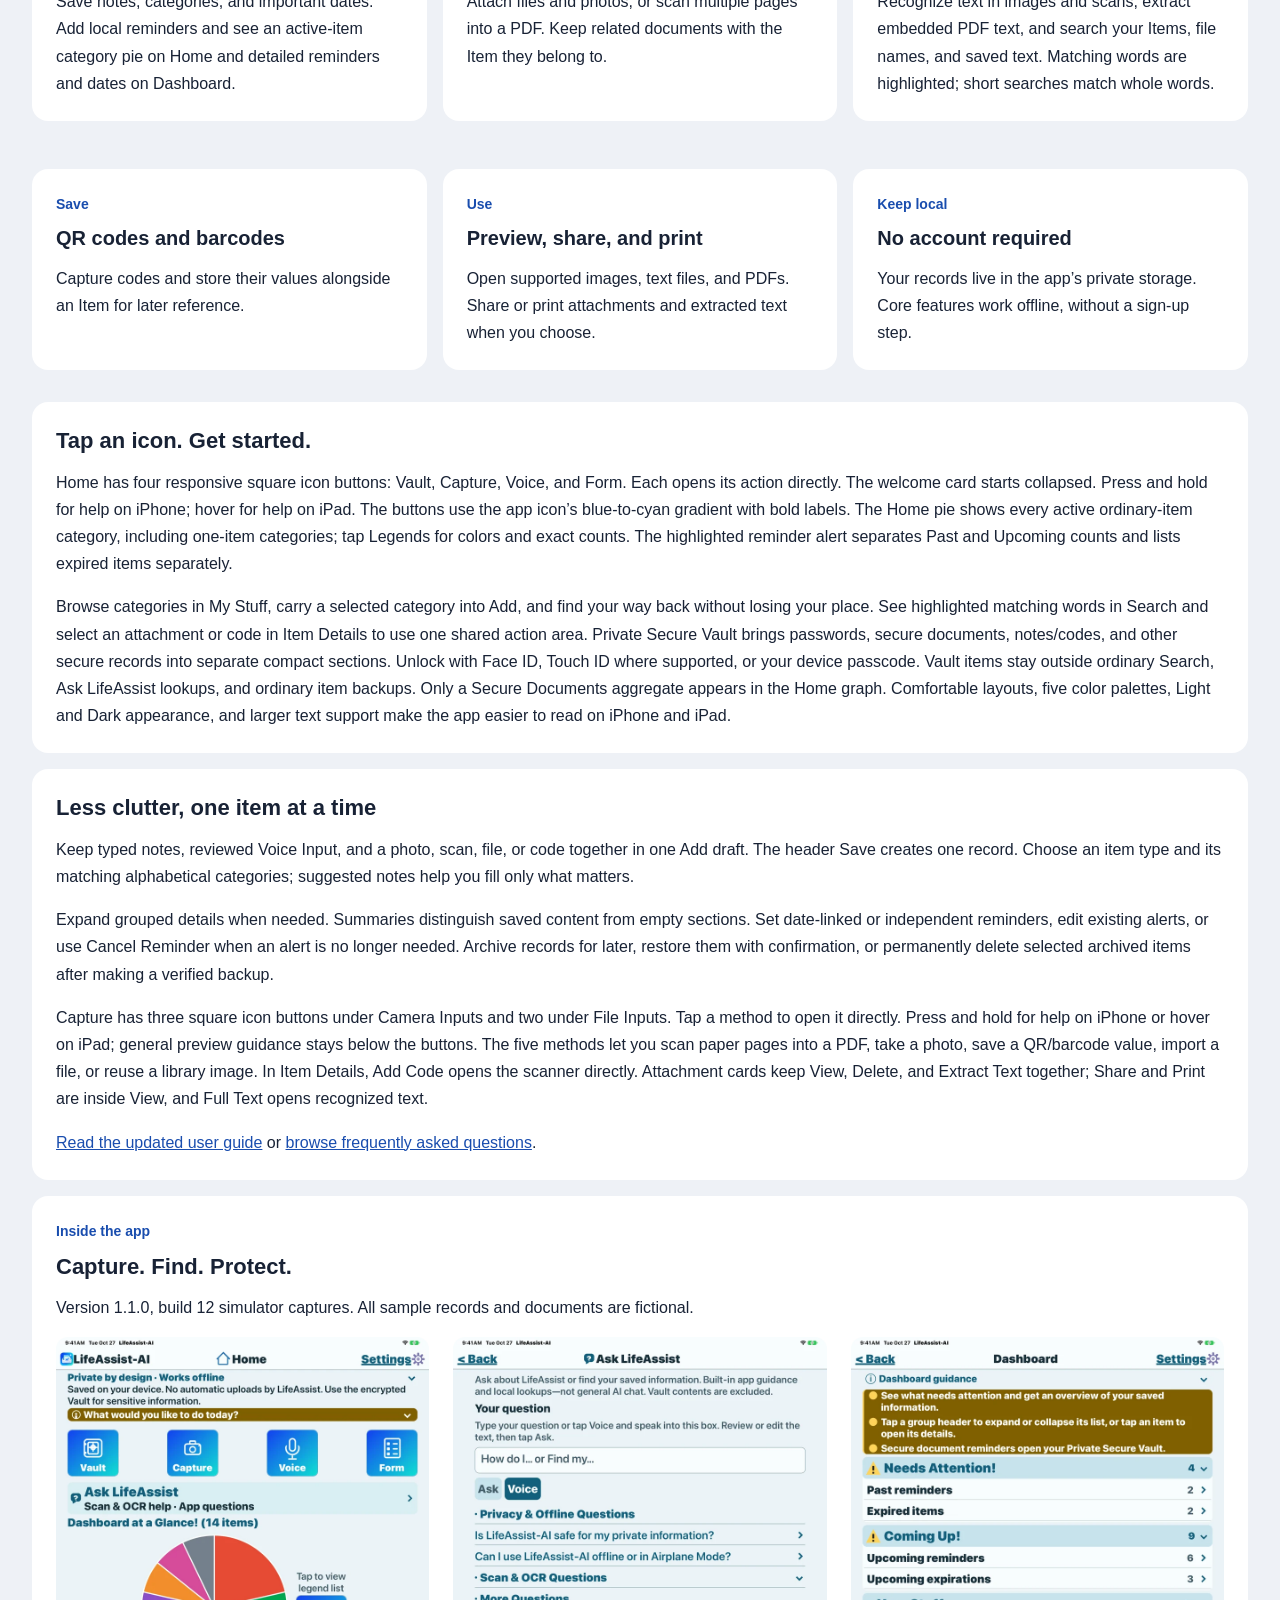
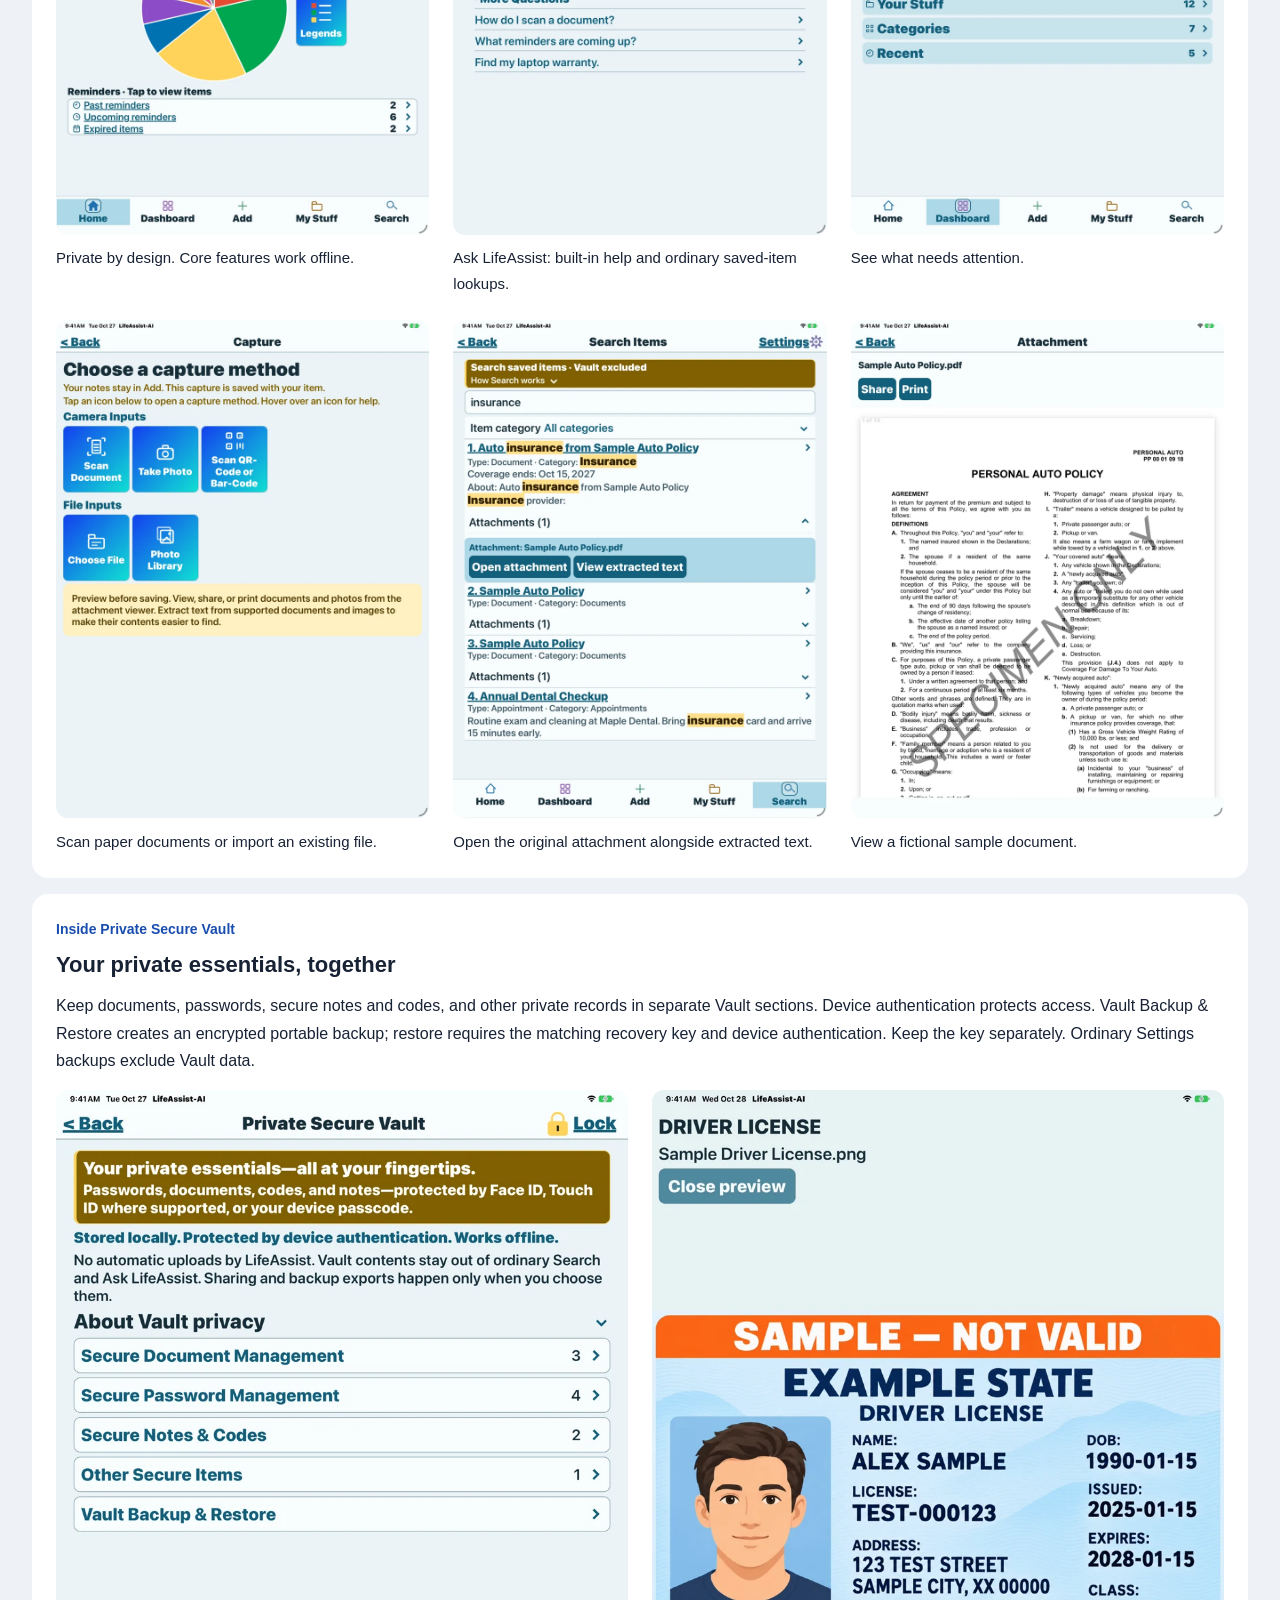
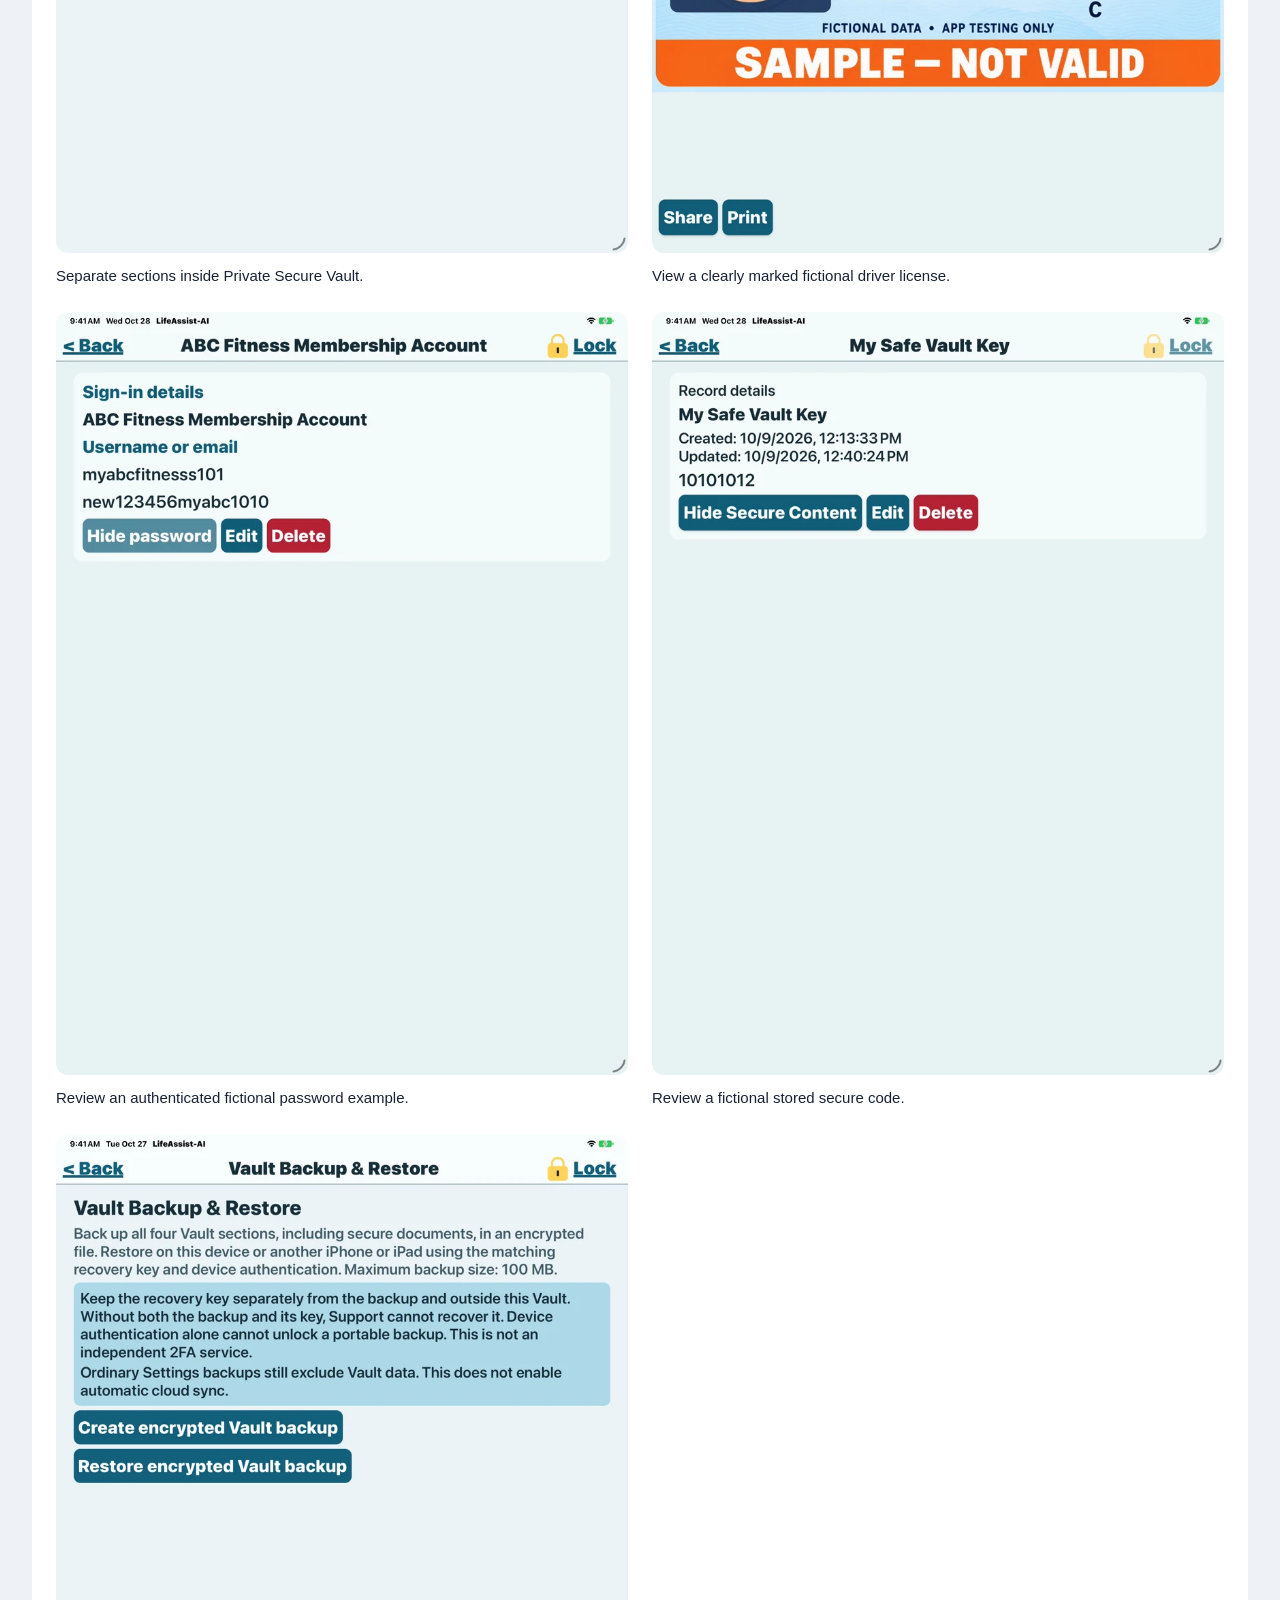
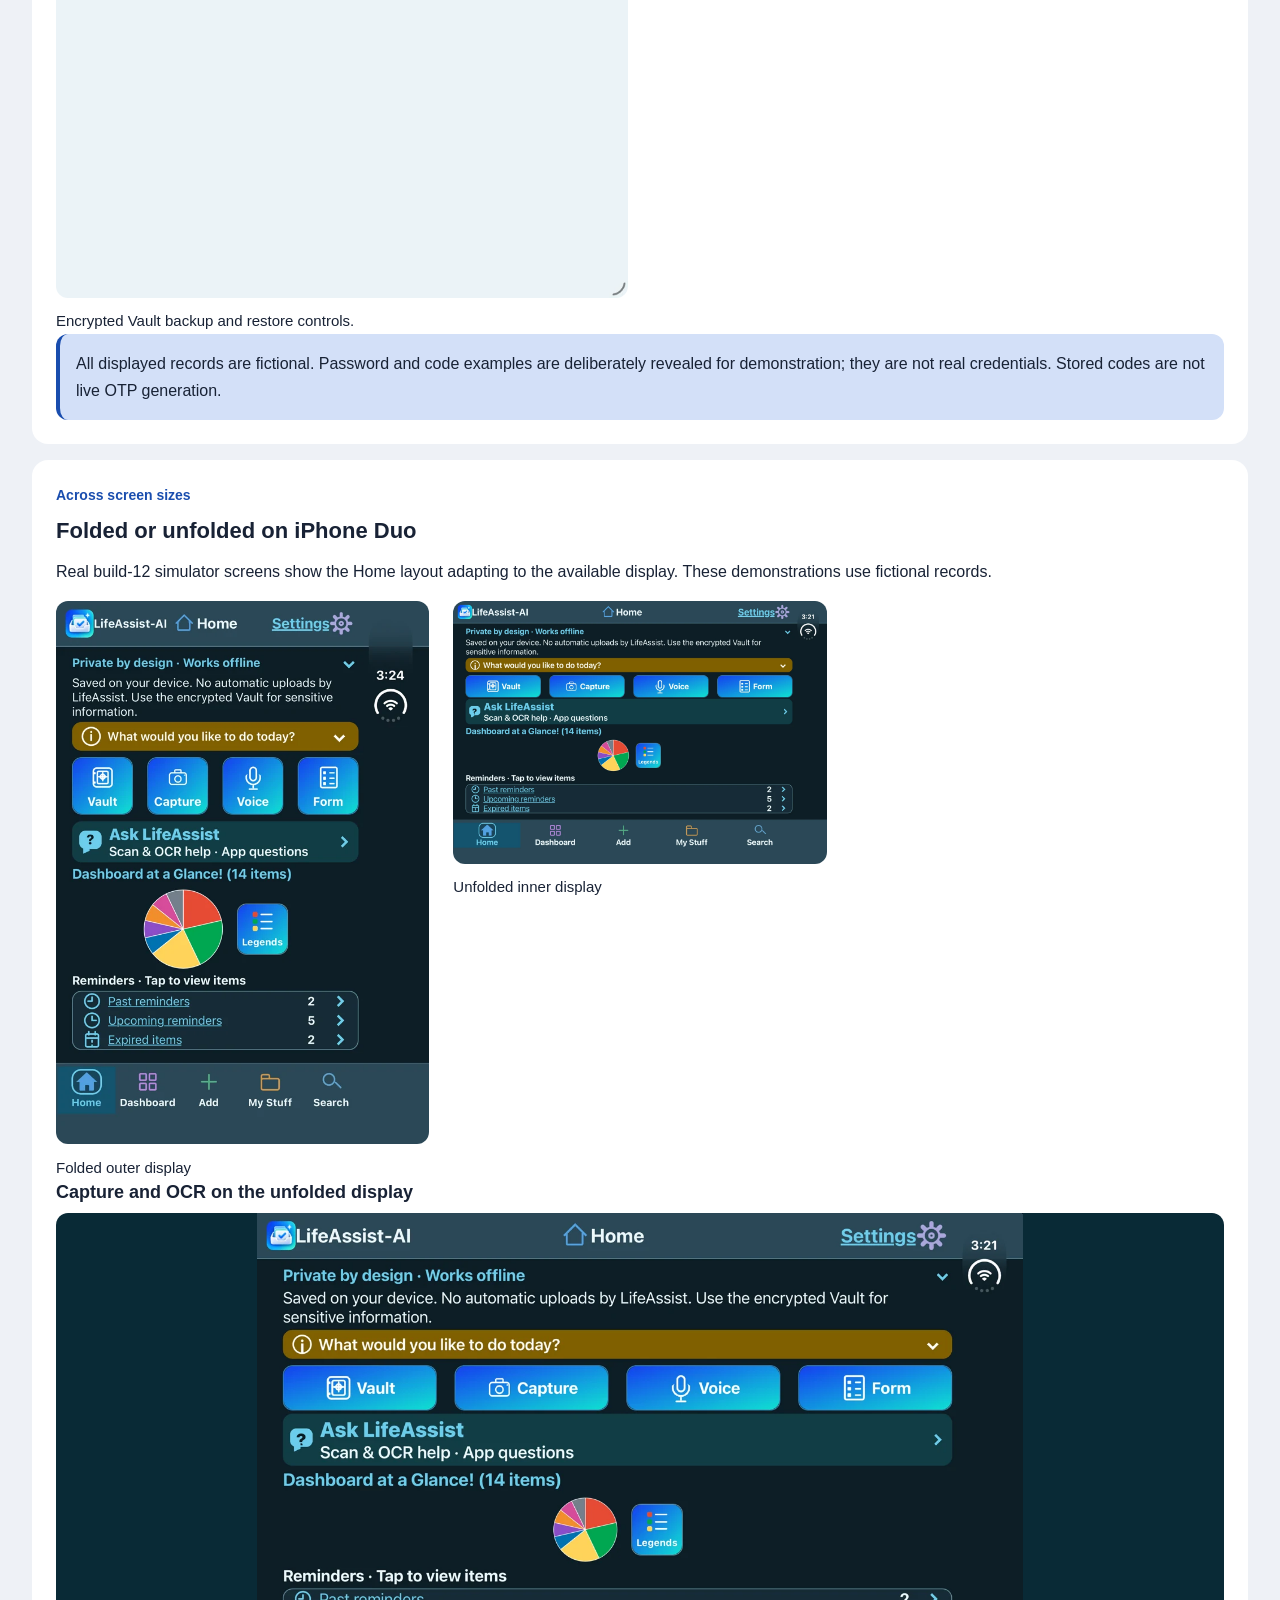
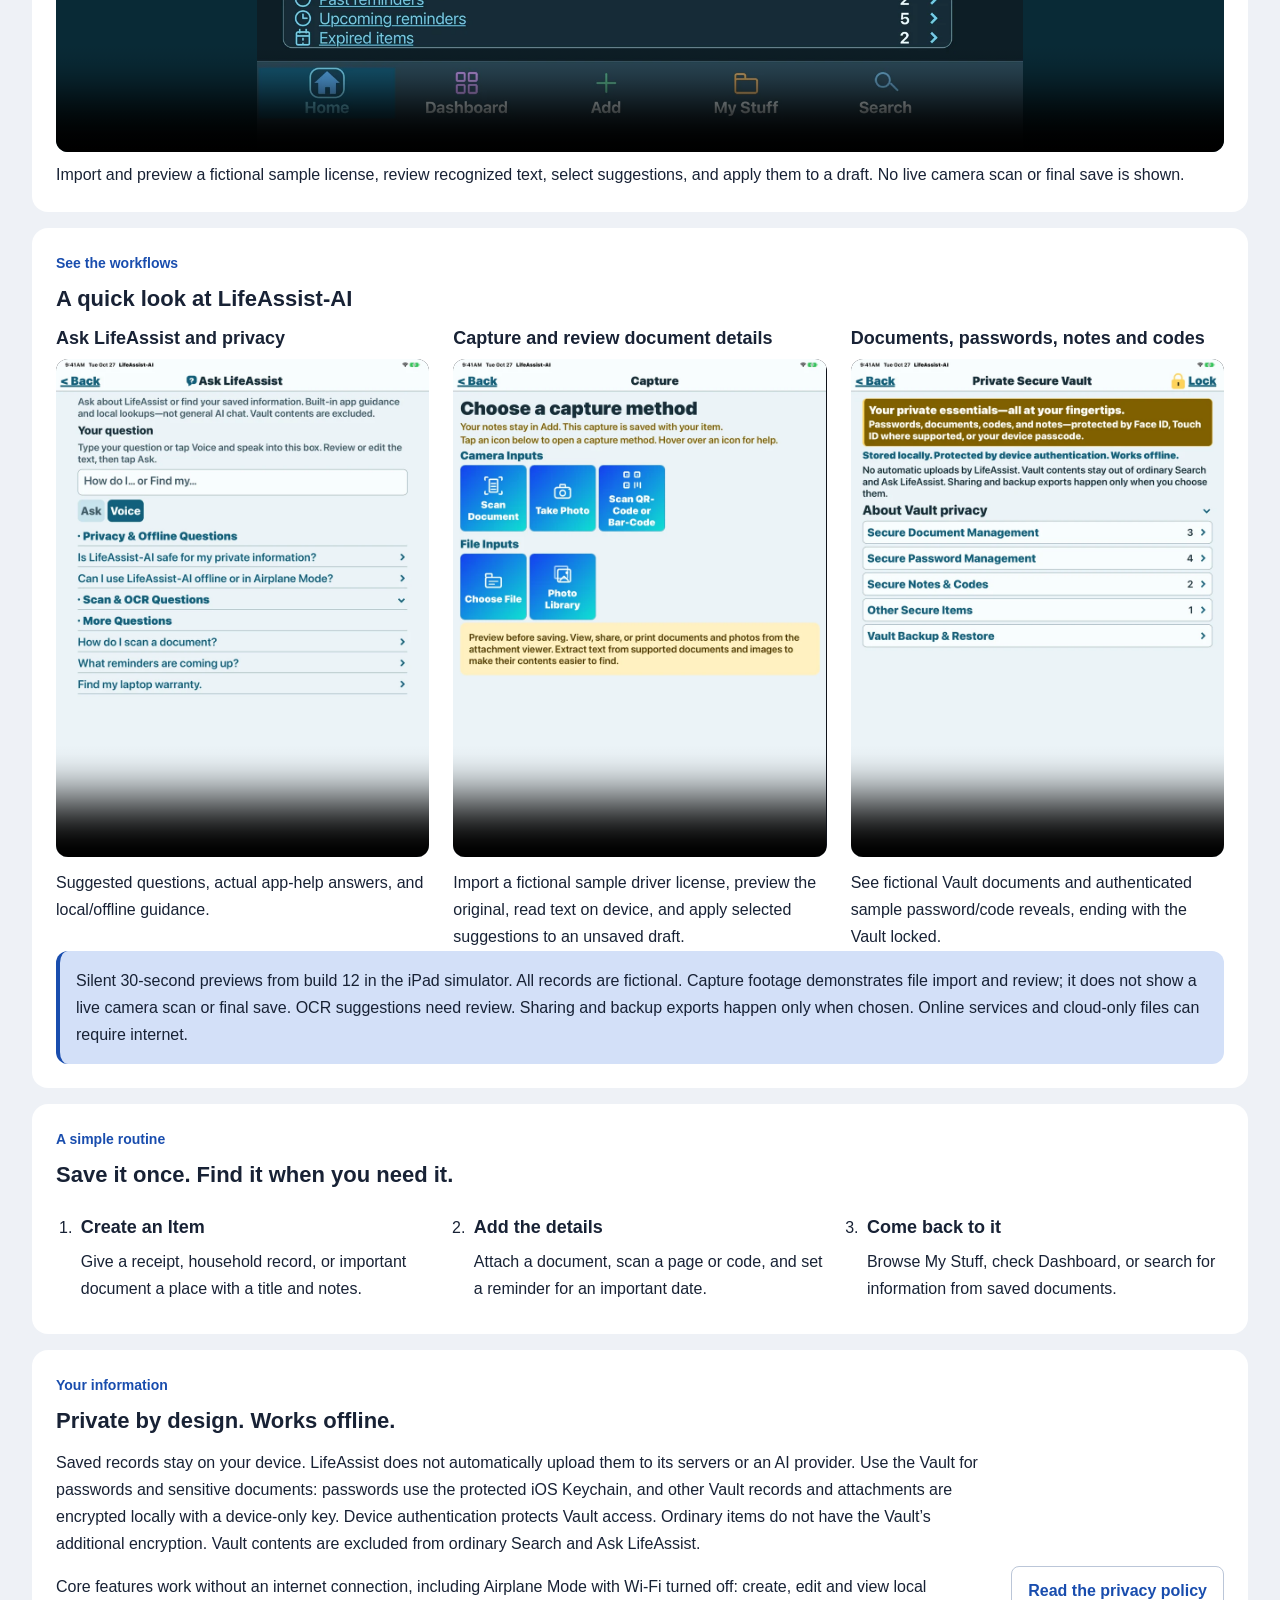
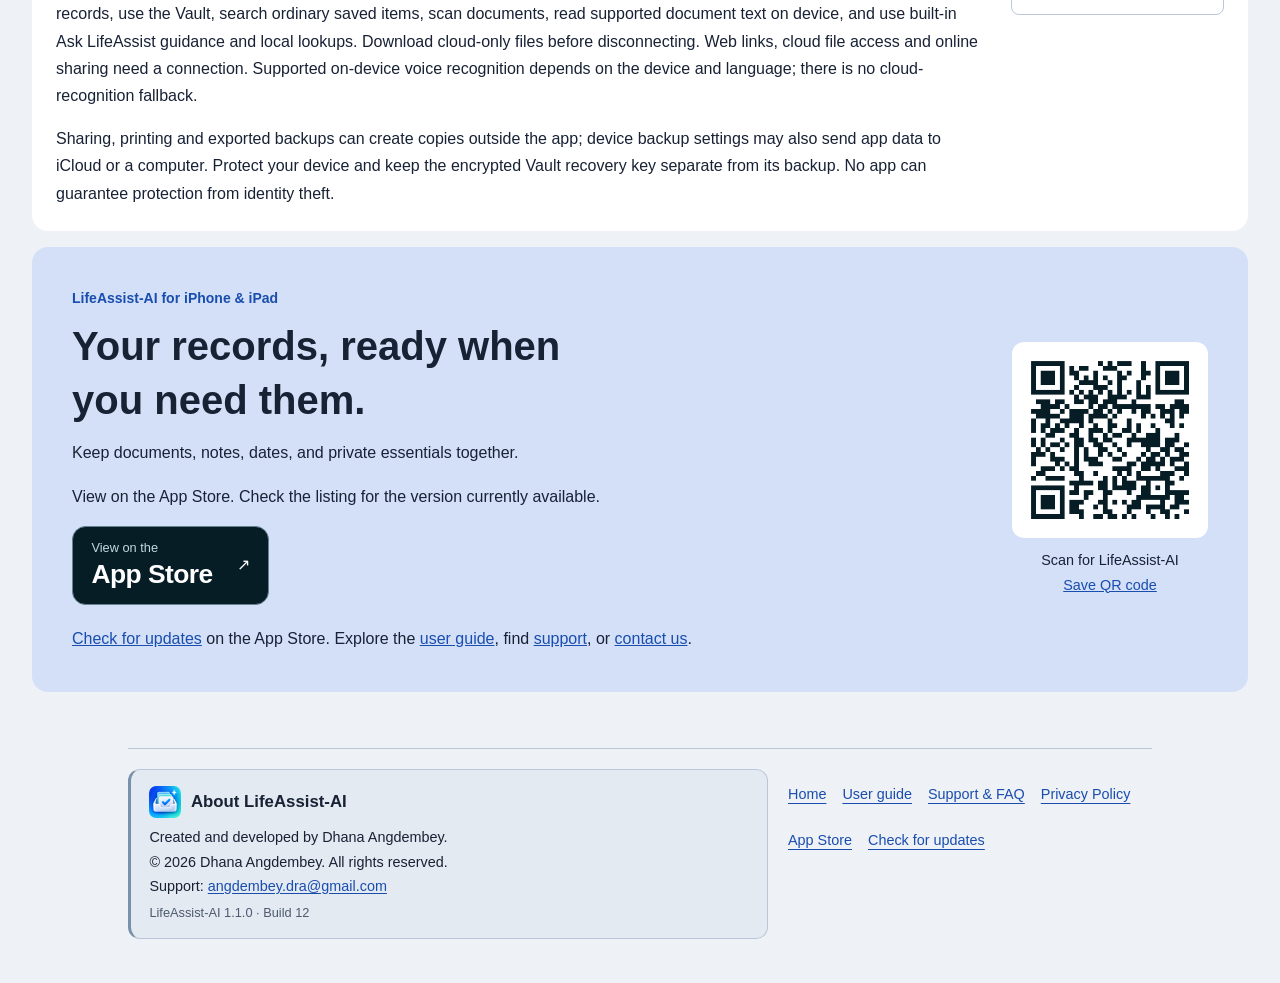
==== commit d49d3f7d: "Publish site for LifeAssist-AI 1.1 release Co-authored-by: Copilot <223556219+Copilot@users.noreply." ====
--- a/docs/index.html
+++ b/docs/index.html
@@ -14,7 +14,7 @@
 <meta name="twitter:card" content="summary">
 <meta name="twitter:image" content="https://angdembey.github.io/ai-life-assistant-site/assets/app-icon.png">
 <script src="appearance.js"></script>
-<link rel="stylesheet" href="styles.css?v=build10-site-polish-20261018">
+<link rel="stylesheet" href="styles.css?v=release110-20261023">
 <meta property="og:title" content="LifeAssist-AI">
 <meta property="og:description" content="Your everyday records, together on your iPhone or iPad.">
 </head>
@@ -22,12 +22,12 @@
 <a class="skip" href="#content">Skip to content</a>
 <div class="page marketing-page">
 <header class="marketing-hero">
-<div class="hero-copy"><div class="hero-brand"><img class="app-icon hero-icon" src="assets/app-icon.png" width="96" height="96" alt=""><p class="eyebrow">LifeAssist-AI · iPhone &amp; iPad</p></div><h1>Your everyday records,<br>all in one place.</h1><p class="summary">Keep receipts, documents, important dates, and reminders together. Scan what you need, save it with an Item, and find it again on your iPhone or iPad.</p><p class="release-label">Version 1.0 · Coming soon for iPhone &amp; iPad</p><div class="store-hero"><div class="store-actions"><a class="store-link" href="https://apps.apple.com/app/id6818905932" aria-describedby="app-store-status"><span><small>Coming soon on the</small><strong>App Store</strong></span><span aria-hidden="true">↗</span></a><a class="store-qr-mini" href="https://apps.apple.com/app/id6818905932" aria-describedby="app-store-status"><img src="assets/app-store-qr.png" width="492" height="492" alt="QR code for LifeAssist-AI on the App Store"><span><strong>Scan for the App Store</strong><small>LifeAssist-AI · iPhone &amp; iPad</small></span></a></div><p id="app-store-status" class="store-status">Coming soon. The App Store link and QR code will work after release.</p></div><nav aria-label="Main navigation"><a href="#features">Explore features</a><a href="guide/">User guide</a><a href="support/">Support</a><a href="privacy/">Privacy Policy</a></nav></div>
-<aside class="hero-screen"><img src="assets/media/home.webp?v=build10-store-20261018" width="660" height="880" alt="LifeAssist-AI build 10 Home on iPad, showing category chart and exact reminder counts"><p>Version 1.0.0 · Build 10 · iPad</p></aside>
+<div class="hero-copy"><div class="hero-brand"><img class="app-icon hero-icon" src="assets/app-icon.png" width="96" height="96" alt=""><p class="eyebrow">LifeAssist-AI · iPhone &amp; iPad</p></div><h1>Your everyday records,<br>all in one place.</h1><p><strong>Private by design · Core features work offline.</strong><br>Saved on your device. No automatic uploads by LifeAssist. Use the encrypted Vault for sensitive details.</p><p class="summary">Keep receipts, documents, important dates, and reminders together. Scan what you need, save it with an Item, and find it again on your iPhone or iPad.</p><p class="release-label">Version 1.1 update · iPhone &amp; iPad</p><div class="store-hero"><div class="store-actions"><a class="store-link" href="https://apps.apple.com/app/id6818905932" aria-describedby="app-store-status"><span><small>View on the</small><strong>App Store</strong></span><span aria-hidden="true">↗</span></a><a class="store-qr-mini" href="https://apps.apple.com/app/id6818905932" aria-describedby="app-store-status"><img src="assets/app-store-qr.png" width="492" height="492" alt="QR code for LifeAssist-AI on the App Store"><span><strong>Scan for the App Store</strong><small>LifeAssist-AI · iPhone &amp; iPad</small></span></a></div><p id="app-store-status" class="store-status">Version 1.1 adds Ask LifeAssist and clearer navigation. Check the App Store for the latest available version.</p></div><nav aria-label="Main navigation"><a href="#features">Explore features</a><a href="guide/">User guide</a><a href="support/">Support</a><a href="privacy/">Privacy Policy</a></nav></div>
+<aside class="hero-screen"><img src="assets/media/home.webp?v=build12-20261028" width="660" height="880" alt="LifeAssist-AI build 12 Home on iPad with privacy guidance, Ask LifeAssist and reminders"><p>Version 1.1.0 · Build 12 · iPad</p></aside>
 </header>
 <div class="appearance-control"><label for="site-appearance">Website appearance</label><select id="site-appearance"><option value="system">System</option><option value="light">Light</option><option value="dark">Dark</option></select></div>
 <main id="content">
-<section class="feature-grid" id="features" aria-label="Version 1.0 features">
+<section id="new-in-11"><h2>New in version 1.1</h2><p>Open Ask LifeAssist from Home. Type a question, tap a sample, or tap Voice to dictate directly into the question box. Speak now indicates microphone capture; tap Stop to keep the transcript for review. Voice adds words after any existing question. Review or edit the text, then tap Ask. Cancel Voice restores the pre-dictation question. The 500-character question limit still applies; voice never submits automatically. Leaving the screen stops its voice session.</p><p>Read supported documents on device, review proposed details, and select what to save. Secure Documents uses a separate authenticated review and encrypted selected-field storage.</p><p>Home shows Private by design · Works offline near the top. Tap its arrow for privacy and connectivity details. The four compact Vault, Capture, Voice and Form buttons open their actions directly. Ask LifeAssist appears in a subtly tinted row with bold accent text. The What would you like to do today? guidance starts collapsed. Text follows system text-size preferences; spacing and safe areas adapt to the available window, including folded and open Duo displays.</p><p>Dashboard at a Glance! shows active ordinary items by category, plus a yellow Vault Secure Documents total when available. Passwords, secure notes/codes, private names and document contents are not exposed in the graph. The graph grows or shrinks with available space and its Legends control scales proportionally. Tap Legends for category colors and counts; its extra caption is omitted on compact layouts. An empty-state message replaces a zero-data graph. Past reminders, upcoming reminders and expired items use compact adjoining rows. Tap a row to review its items; secure reminders open the Vault. Larger text may require scrolling.</p></section><section class="feature-grid" id="features" aria-label="Version 1.1 features">
 <article><p class="feature-label">Organize</p><h2>Items and reminders</h2><p>Save notes, categories, and important dates. Add local reminders and see an active-item category pie on Home and detailed reminders and dates on Dashboard.</p></article>
 <article><p class="feature-label">Capture</p><h2>Documents and photos</h2><p>Attach files and photos, or scan multiple pages into a PDF. Keep related documents with the Item they belong to.</p></article>
 <article><p class="feature-label">Find</p><h2>Text extraction and search</h2><p>Recognize text in images and scans, extract embedded PDF text, and search your Items, file names, and saved text. Matching words are highlighted; short searches match whole words.</p></article>
@@ -35,13 +35,13 @@
 <article><p class="feature-label">Use</p><h2>Preview, share, and print</h2><p>Open supported images, text files, and PDFs. Share or print attachments and extracted text when you choose.</p></article>
 <article><p class="feature-label">Keep local</p><h2>No account required</h2><p>Your records live in the app’s private storage. Core features work offline, without a sign-up step.</p></article>
 </section>
-<section><h2>Tap an icon. Get started.</h2><p>Home has four responsive square icon buttons: Vault, Capture, Voice, and Form. Each opens its action directly. The welcome card starts expanded. Press and hold for help on iPhone; hover for help on iPad. The buttons use the app icon’s blue-to-cyan gradient with bold labels. The Home pie shows every active ordinary-item category, including one-item categories; tap Legends for colors and exact counts. The highlighted reminder alert separates Past and Upcoming counts and lists expired items separately.</p><p>Browse categories in My Stuff, carry a selected category into Add, and find your way back without losing your place. See highlighted matching words in Search and select an attachment or code in Item Details to use one shared action area. Private Secure Vault brings passwords, secure documents, notes/codes, and other secure records into separate compact sections. Unlock with Face ID, Touch ID where supported, or your device passcode. Vault items stay outside ordinary Search and ordinary item backups. Comfortable layouts, five color palettes, Light and Dark appearance, and larger text support make the app easier to read on iPhone and iPad.</p></section>
-<section><h2>Less clutter, one item at a time</h2><p>Keep typed notes, reviewed Voice Input, and a photo, scan, file, or code together in one Add draft. The header Save creates one record. Choose an item type and its matching alphabetical categories; suggested notes help you fill only what matters.</p><p>Expand grouped details when needed. Summaries distinguish saved content from empty sections. Set date-linked or independent reminders, edit existing alerts, or use Cancel Reminder when an alert is no longer needed. Archive records for later, restore them with confirmation, or permanently delete selected archived items after making a verified backup.</p><p>Capture has three square icon buttons under Camera Inputs and two under File Inputs. Tap a method to open it directly. Press and hold for help on iPhone or hover on iPad; general preview guidance stays below the buttons. The five methods let you scan paper pages into a PDF, take a photo, save a QR/barcode value, import a file, or reuse a library image. In Item Details, Add Code opens the scanner directly. Attachment cards keep View, Delete, and Extract Text together; Share and Print are inside View, and Full Text opens recognized text.</p><p><a href="guide/">Read the updated user guide</a> or <a href="support/">browse frequently asked questions</a>.</p></section><section id="screens"><p class="feature-label">Inside the app</p><h2>Capture. Find. Protect.</h2><p>Screens captured from version 1.0.0, build 10 on iPad. Vault examples are fictional; passwords and secure values remain hidden. Sample records and documents are for demonstration.</p><div class="screenshot-grid"><figure><a href="assets/media/home.webp?v=build10-store-20261018"><img src="assets/media/home.webp?v=build10-store-20261018" width="660" height="880" loading="lazy" alt="Your everyday records, together."></a><figcaption>Your everyday records, together.</figcaption></figure><figure><a href="assets/media/capture.webp?v=build10-store-20261018"><img src="assets/media/capture.webp?v=build10-store-20261018" width="660" height="880" loading="lazy" alt="Choose Camera Inputs or File Inputs."></a><figcaption>Choose Camera Inputs or File Inputs.</figcaption></figure><figure><a href="assets/media/document.webp?v=build10-store-20261018"><img src="assets/media/document.webp?v=build10-store-20261018" width="660" height="880" loading="lazy" alt="View, share, and print."></a><figcaption>View, share, and print.</figcaption></figure><figure><a href="assets/media/search.webp?v=build10-store-20261018"><img src="assets/media/search.webp?v=build10-store-20261018" width="660" height="880" loading="lazy" alt="Find it and see what matched."></a><figcaption>Find it and see what matched.</figcaption></figure><figure><a href="assets/media/vault.webp?v=build10-store-20261018"><img src="assets/media/vault.webp?v=build10-store-20261018" width="660" height="880" loading="lazy" alt="Four secure item types and encrypted Vault Backup &amp; Restore."></a><figcaption>Four secure item types and encrypted Vault Backup &amp; Restore.</figcaption></figure><figure><a href="assets/media/settings.webp?v=build10-store-20261018"><img src="assets/media/settings.webp?v=build10-store-20261018" width="660" height="880" loading="lazy" alt="Back up ordinary records and attachments."></a><figcaption>Back up ordinary records and attachments.</figcaption></figure></div></section><section id="vault-features"><p class="feature-label">Inside Private Secure Vault</p><h2>Four kinds of private essentials</h2><p>Manage passwords, secure documents, notes and codes, and other secure records in separate sections. Device authentication protects access. The fifth option, Vault Backup &amp; Restore, saves an encrypted portable copy of all four sections, including secure documents. Restore requires the matching recovery key and device authentication; keep the key separately from the backup. Ordinary Settings backups exclude Vault data.</p><div class="screenshot-grid vault-screens"><figure><a href="assets/media/vault-passwords.webp?v=build10-store-20261018"><img src="assets/media/vault-passwords.webp?v=build10-store-20261018" width="660" height="880" loading="lazy" alt="Fictional password records with the password hidden"></a><figcaption>Passwords</figcaption></figure><figure><a href="assets/media/vault-documents.webp?v=build10-store-20261018"><img src="assets/media/vault-documents.webp?v=build10-store-20261018" width="660" height="880" loading="lazy" alt="Fictional secure document records with View, Edit and Delete actions"></a><figcaption>Secure documents</figcaption></figure><figure><a href="assets/media/vault-notes.webp?v=build10-store-20261018"><img src="assets/media/vault-notes.webp?v=build10-store-20261018" width="660" height="880" loading="lazy" alt="Fictional secure notes and codes with their contents hidden"></a><figcaption>Notes and codes</figcaption></figure><figure><a href="assets/media/vault-other.webp?v=build10-store-20261018"><img src="assets/media/vault-other.webp?v=build10-store-20261018" width="660" height="880" loading="lazy" alt="Fictional other secure records with their contents hidden"></a><figcaption>Other secure records</figcaption></figure></div><p class="hint">These examples are fictional. Passwords and secure values remain hidden.</p></section><section id="previews"><p class="feature-label">See the workflows</p><h2>A quick look at LifeAssist-AI</h2><div class="preview-grid"><article><h3>Everyday overview</h3><video controls playsinline preload="none" poster="assets/media/home.webp?v=build10-store-20261018" aria-label="Everyday overview app preview"><source src="assets/media/overview.mp4?v=build10-store-20261018" type="video/mp4"><a href="assets/media/overview.mp4?v=build10-store-20261018">Download the preview</a></video><p>Home, exact chart legends, Dashboard, My Stuff, and browsing Search on iPad.</p></article><article><h3>Capture choices and saved documents</h3><video controls playsinline preload="none" poster="assets/media/capture.webp?v=build10-store-20261018" aria-label="Capture choices and saved document viewer on iPad"><source src="assets/media/documents.mp4?v=build10-store-20261018" type="video/mp4"><a href="assets/media/documents.mp4?v=build10-store-20261018">Download the preview</a></video><p>Review Camera Inputs and File Inputs, then view a saved sample PDF with Share and Print available.</p></article><article><h3>Vault features and encrypted recovery</h3><video controls playsinline preload="none" poster="assets/media/vault.webp?v=build10-store-20261018" aria-label="Vault item types and encrypted backup guidance on iPad"><source src="assets/media/vault.mp4?v=build10-store-20261018" type="video/mp4"><a href="assets/media/vault.mp4?v=build10-store-20261018">Download the preview</a></video><p>Explore passwords, secure documents, notes/codes, and other secure records, then review encrypted Vault Backup &amp; Restore. Examples are fictional; passwords, secure values and recovery keys stay hidden.</p></article></div><p class="hint">These silent website previews show build 10 recorded in the iPad simulator. Clips are trimmed for length. They show capture choices, an existing sample attachment, fictional Vault examples, and encrypted backup controls; they do not demonstrate a new scan, completed backup, or restore. Document scanning requires a supported camera-capable device.</p></section>
+<section><h2>Tap an icon. Get started.</h2><p>Home has four responsive square icon buttons: Vault, Capture, Voice, and Form. Each opens its action directly. The welcome card starts collapsed. Press and hold for help on iPhone; hover for help on iPad. The buttons use the app icon’s blue-to-cyan gradient with bold labels. The Home pie shows every active ordinary-item category, including one-item categories; tap Legends for colors and exact counts. The highlighted reminder alert separates Past and Upcoming counts and lists expired items separately.</p><p>Browse categories in My Stuff, carry a selected category into Add, and find your way back without losing your place. See highlighted matching words in Search and select an attachment or code in Item Details to use one shared action area. Private Secure Vault brings passwords, secure documents, notes/codes, and other secure records into separate compact sections. Unlock with Face ID, Touch ID where supported, or your device passcode. Vault items stay outside ordinary Search, Ask LifeAssist lookups, and ordinary item backups. Only a Secure Documents aggregate appears in the Home graph. Comfortable layouts, five color palettes, Light and Dark appearance, and larger text support make the app easier to read on iPhone and iPad.</p></section>
+<section><h2>Less clutter, one item at a time</h2><p>Keep typed notes, reviewed Voice Input, and a photo, scan, file, or code together in one Add draft. The header Save creates one record. Choose an item type and its matching alphabetical categories; suggested notes help you fill only what matters.</p><p>Expand grouped details when needed. Summaries distinguish saved content from empty sections. Set date-linked or independent reminders, edit existing alerts, or use Cancel Reminder when an alert is no longer needed. Archive records for later, restore them with confirmation, or permanently delete selected archived items after making a verified backup.</p><p>Capture has three square icon buttons under Camera Inputs and two under File Inputs. Tap a method to open it directly. Press and hold for help on iPhone or hover on iPad; general preview guidance stays below the buttons. The five methods let you scan paper pages into a PDF, take a photo, save a QR/barcode value, import a file, or reuse a library image. In Item Details, Add Code opens the scanner directly. Attachment cards keep View, Delete, and Extract Text together; Share and Print are inside View, and Full Text opens recognized text.</p><p><a href="guide/">Read the updated user guide</a> or <a href="support/">browse frequently asked questions</a>.</p></section><section id="screens"><p class="feature-label">Inside the app</p><h2>Capture. Find. Protect.</h2><p>Version 1.1.0, build 12 simulator captures. All sample records and documents are fictional.</p><div class="screenshot-grid"><figure><a href="assets/media/home.webp?v=build12-20261028"><img src="assets/media/home.webp?v=build12-20261028" width="840" height="1120" loading="lazy" alt="Private by design. Core features work offline."></a><figcaption>Private by design. Core features work offline.</figcaption></figure><figure><a href="assets/media/ask.webp?v=build12-20261028"><img src="assets/media/ask.webp?v=build12-20261028" width="840" height="1120" loading="lazy" alt="Ask LifeAssist: built-in help and ordinary saved-item lookups."></a><figcaption>Ask LifeAssist: built-in help and ordinary saved-item lookups.</figcaption></figure><figure><a href="assets/media/dashboard.webp?v=build12-20261028"><img src="assets/media/dashboard.webp?v=build12-20261028" width="840" height="1120" loading="lazy" alt="See what needs attention."></a><figcaption>See what needs attention.</figcaption></figure><figure><a href="assets/media/capture.webp?v=build12-20261028"><img src="assets/media/capture.webp?v=build12-20261028" width="840" height="1120" loading="lazy" alt="Scan paper documents or import an existing file."></a><figcaption>Scan paper documents or import an existing file.</figcaption></figure><figure><a href="assets/media/search.webp?v=build12-20261028"><img src="assets/media/search.webp?v=build12-20261028" width="840" height="1120" loading="lazy" alt="Open the original attachment alongside extracted text."></a><figcaption>Open the original attachment alongside extracted text.</figcaption></figure><figure><a href="assets/media/document.webp?v=build12-20261028"><img src="assets/media/document.webp?v=build12-20261028" width="840" height="1120" loading="lazy" alt="View a fictional sample document."></a><figcaption>View a fictional sample document.</figcaption></figure></div></section><section id="vault-features"><p class="feature-label">Inside Private Secure Vault</p><h2>Your private essentials, together</h2><p>Keep documents, passwords, secure notes and codes, and other private records in separate Vault sections. Device authentication protects access. Vault Backup &amp; Restore creates an encrypted portable backup; restore requires the matching recovery key and device authentication. Keep the key separately. Ordinary Settings backups exclude Vault data.</p><div class="screenshot-grid vault-screens"><figure><a href="assets/media/vault.webp?v=build12-20261028"><img src="assets/media/vault.webp?v=build12-20261028" width="840" height="1120" loading="lazy" alt="Separate sections inside Private Secure Vault."></a><figcaption>Separate sections inside Private Secure Vault.</figcaption></figure><figure><a href="assets/media/vault-documents.webp?v=build12-20261028"><img src="assets/media/vault-documents.webp?v=build12-20261028" width="840" height="1120" loading="lazy" alt="View a clearly marked fictional driver license."></a><figcaption>View a clearly marked fictional driver license.</figcaption></figure><figure><a href="assets/media/vault-passwords.webp?v=build12-20261028"><img src="assets/media/vault-passwords.webp?v=build12-20261028" width="840" height="1120" loading="lazy" alt="Review an authenticated fictional password example."></a><figcaption>Review an authenticated fictional password example.</figcaption></figure><figure><a href="assets/media/vault-notes.webp?v=build12-20261028"><img src="assets/media/vault-notes.webp?v=build12-20261028" width="840" height="1120" loading="lazy" alt="Review a fictional stored secure code."></a><figcaption>Review a fictional stored secure code.</figcaption></figure><figure><a href="assets/media/vault-backup.webp?v=build12-20261028"><img src="assets/media/vault-backup.webp?v=build12-20261028" width="840" height="1120" loading="lazy" alt="Encrypted Vault backup and restore controls."></a><figcaption>Encrypted Vault backup and restore controls.</figcaption></figure></div><p class="hint">All displayed records are fictional. Password and code examples are deliberately revealed for demonstration; they are not real credentials. Stored codes are not live OTP generation.</p></section><section id="duo-media"><p class="feature-label">Across screen sizes</p><h2>Folded or unfolded on iPhone Duo</h2><p>Real build-12 simulator screens show the Home layout adapting to the available display. These demonstrations use fictional records.</p><div class="screenshot-grid"><figure><img src="assets/media/duo-folded.webp?v=build12-20261028" loading="lazy" alt="Home on the folded Duo outer display"><figcaption>Folded outer display</figcaption></figure><figure><img src="assets/media/duo-open.webp?v=build12-20261028" loading="lazy" alt="Home on the unfolded Duo inner display"><figcaption>Unfolded inner display</figcaption></figure></div><h3>Capture and OCR on the unfolded display</h3><video controls playsinline preload="none" poster="assets/media/duo-open.webp?v=build12-20261028" style="width:100%;aspect-ratio:1920/886;background:#092a36;border-radius:.75rem" aria-label="Unfolded Duo landscape Capture and OCR demonstration"><source src="assets/media/duo-capture.mp4?v=build12-20261028" type="video/mp4"></video><p>Import and preview a fictional sample license, review recognized text, select suggestions, and apply them to a draft. No live camera scan or final save is shown.</p></section><section id="previews"><p class="feature-label">See the workflows</p><h2>A quick look at LifeAssist-AI</h2><div class="preview-grid"><article><h3>Ask LifeAssist and privacy</h3><video controls playsinline preload="none" poster="assets/media/ask.webp?v=build12-20261028" aria-label="Ask LifeAssist and privacy"><source src="assets/media/overview.mp4?v=build12-20261028" type="video/mp4"><a href="assets/media/overview.mp4?v=build12-20261028">Download the preview</a></video><p>Suggested questions, actual app-help answers, and local/offline guidance.</p></article><article><h3>Capture and review document details</h3><video controls playsinline preload="none" poster="assets/media/capture.webp?v=build12-20261028" aria-label="Capture and review document details"><source src="assets/media/documents.mp4?v=build12-20261028" type="video/mp4"><a href="assets/media/documents.mp4?v=build12-20261028">Download the preview</a></video><p>Import a fictional sample driver license, preview the original, read text on device, and apply selected suggestions to an unsaved draft.</p></article><article><h3>Documents, passwords, notes and codes</h3><video controls playsinline preload="none" poster="assets/media/vault.webp?v=build12-20261028" aria-label="Documents, passwords, notes and codes"><source src="assets/media/vault.mp4?v=build12-20261028" type="video/mp4"><a href="assets/media/vault.mp4?v=build12-20261028">Download the preview</a></video><p>See fictional Vault documents and authenticated sample password/code reveals, ending with the Vault locked.</p></article></div><p class="hint">Silent 30-second previews from build 12 in the iPad simulator. All records are fictional. Capture footage demonstrates file import and review; it does not show a live camera scan or final save. OCR suggestions need review. Sharing and backup exports happen only when chosen. Online services and cloud-only files can require internet.</p></section>
 <section class="workflow"><p class="feature-label">A simple routine</p><h2>Save it once. Find it when you need it.</h2><ol><li><h3>Create an Item</h3><p>Give a receipt, household record, or important document a place with a title and notes.</p></li><li><h3>Add the details</h3><p>Attach a document, scan a page or code, and set a reminder for an important date.</p></li><li><h3>Come back to it</h3><p>Browse My Stuff, check Dashboard, or search for information from saved documents.</p></li></ol></section>
-<section class="privacy-feature"><div><p class="feature-label">Your information</p><h2>Local by default.</h2><p>Version 1.0 stores your records on your device and runs text recognition locally. It has no ads, account requirement, or live cloud AI service. Documents leave the app when you choose a sharing or printing destination.</p><p>Use LifeAssistAI app Settings menu → Backup &amp; Restore to save a manual backup of ordinary records and attachments outside the app. Restore ordinary items on the same or a new iPhone/iPad from the saved file. Existing same-ID records are kept. There is no automatic cloud sync. Private Secure Vault data is excluded from ordinary item backups. Inside the unlocked Vault, use its separate encrypted Backup &amp; Restore with an owner-held recovery key for the same or another iPhone/iPad. Recreate reminder alerts after either restore. <a href="guide/#vault-backup">Read the backup and restore guide</a>.</p></div><a class="button-link" href="privacy/">Read the privacy policy</a></section>
-<section class="release-section store-release" aria-labelledby="store-title"><div><p class="feature-label">LifeAssist-AI for iPhone &amp; iPad</p><h2 id="store-title">Your records, ready when you need them.</h2><p>Keep documents, notes, dates, and private essentials together.</p><p id="store-release-status">Coming soon on the App Store. The link and QR code will open the listing after release.</p><a class="store-link" href="https://apps.apple.com/app/id6818905932" aria-describedby="store-release-status"><span><small>Coming soon on the</small><strong>App Store</strong></span><span aria-hidden="true">↗</span></a><p class="store-help"><a href="https://apps.apple.com/app/id6818905932">Check for updates</a> after release. Explore the <a href="guide/">user guide</a>, find <a href="support/">support</a>, or <a href="mailto:angdembey.dra@gmail.com?subject=LifeAssist-AI">contact us</a>.</p></div><figure class="store-qr-large"><a href="https://apps.apple.com/app/id6818905932" aria-describedby="store-release-status"><img src="assets/app-store-qr.png" width="492" height="492" loading="lazy" alt="Scan to open LifeAssist-AI’s App Store listing after release"></a><figcaption>Scan for LifeAssist-AI<br><a href="assets/app-store-qr.png" download="LifeAssist-AI-App-Store-QR.png">Save QR code</a></figcaption></figure></section>
+<section class="privacy-feature"><div><p class="feature-label">Your information</p><h2>Private by design. Works offline.</h2><p>Saved records stay on your device. LifeAssist does not automatically upload them to its servers or an AI provider. Use the Vault for passwords and sensitive documents: passwords use the protected iOS Keychain, and other Vault records and attachments are encrypted locally with a device-only key. Device authentication protects Vault access. Ordinary items do not have the Vault’s additional encryption. Vault contents are excluded from ordinary Search and Ask LifeAssist.</p><p>Core features work without an internet connection, including Airplane Mode with Wi-Fi turned off: create, edit and view local records, use the Vault, search ordinary saved items, scan documents, read supported document text on device, and use built-in Ask LifeAssist guidance and local lookups. Download cloud-only files before disconnecting. Web links, cloud file access and online sharing need a connection. Supported on-device voice recognition depends on the device and language; there is no cloud-recognition fallback.</p><p>Sharing, printing and exported backups can create copies outside the app; device backup settings may also send app data to iCloud or a computer. Protect your device and keep the encrypted Vault recovery key separate from its backup. No app can guarantee protection from identity theft.</p></div><a class="button-link" href="privacy/">Read the privacy policy</a></section>
+<section class="release-section store-release" aria-labelledby="store-title"><div><p class="feature-label">LifeAssist-AI for iPhone &amp; iPad</p><h2 id="store-title">Your records, ready when you need them.</h2><p>Keep documents, notes, dates, and private essentials together.</p><p id="store-release-status">View on the App Store. Check the listing for the version currently available.</p><a class="store-link" href="https://apps.apple.com/app/id6818905932" aria-describedby="store-release-status"><span><small>View on the</small><strong>App Store</strong></span><span aria-hidden="true">↗</span></a><p class="store-help"><a href="https://apps.apple.com/app/id6818905932">Check for updates</a> on the App Store. Explore the <a href="guide/">user guide</a>, find <a href="support/">support</a>, or <a href="mailto:angdembey.dra@gmail.com?subject=LifeAssist-AI">contact us</a>.</p></div><figure class="store-qr-large"><a href="https://apps.apple.com/app/id6818905932" aria-describedby="store-release-status"><img src="assets/app-store-qr.png" width="492" height="492" loading="lazy" alt="Scan to open LifeAssist-AI’s App Store listing"></a><figcaption>Scan for LifeAssist-AI<br><a href="assets/app-store-qr.png" download="LifeAssist-AI-App-Store-QR.png">Save QR code</a></figcaption></figure></section>
 </main>
-<footer class="site-footer"><div class="about-card" aria-labelledby="about-title"><div class="about-heading"><img src="assets/app-icon.png" width="32" height="32" alt=""><h2 id="about-title">About LifeAssist-AI</h2></div><div class="about-details"><p>Created and developed by Dhana Angdembey.</p><p>© 2026 Dhana Angdembey. All rights reserved.</p><p>Support: <a href="mailto:angdembey.dra@gmail.com">angdembey.dra@gmail.com</a></p><p class="about-version">LifeAssist-AI 1.0.0 · Build 10</p></div></div><nav class="footer-links" aria-label="Footer navigation"><a href="./">Home</a><a href="guide/">User guide</a><a href="support/">Support &amp; FAQ</a><a href="privacy/">Privacy Policy</a><a href="https://apps.apple.com/app/id6818905932">App Store (coming soon)</a><a href="https://apps.apple.com/app/id6818905932">Check for updates</a></nav></footer>
+<footer class="site-footer"><div class="about-card" aria-labelledby="about-title"><div class="about-heading"><img src="assets/app-icon.png" width="32" height="32" alt=""><h2 id="about-title">About LifeAssist-AI</h2></div><div class="about-details"><p>Created and developed by Dhana Angdembey.</p><p>© 2026 Dhana Angdembey. All rights reserved.</p><p>Support: <a href="mailto:angdembey.dra@gmail.com">angdembey.dra@gmail.com</a></p><p class="about-version">LifeAssist-AI 1.1.0 · Build 12</p></div></div><nav class="footer-links" aria-label="Footer navigation"><a href="./">Home</a><a href="guide/">User guide</a><a href="support/">Support &amp; FAQ</a><a href="privacy/">Privacy Policy</a><a href="https://apps.apple.com/app/id6818905932">App Store</a><a href="https://apps.apple.com/app/id6818905932">Check for updates</a></nav></footer>
 </div>
 </body>
 </html>
